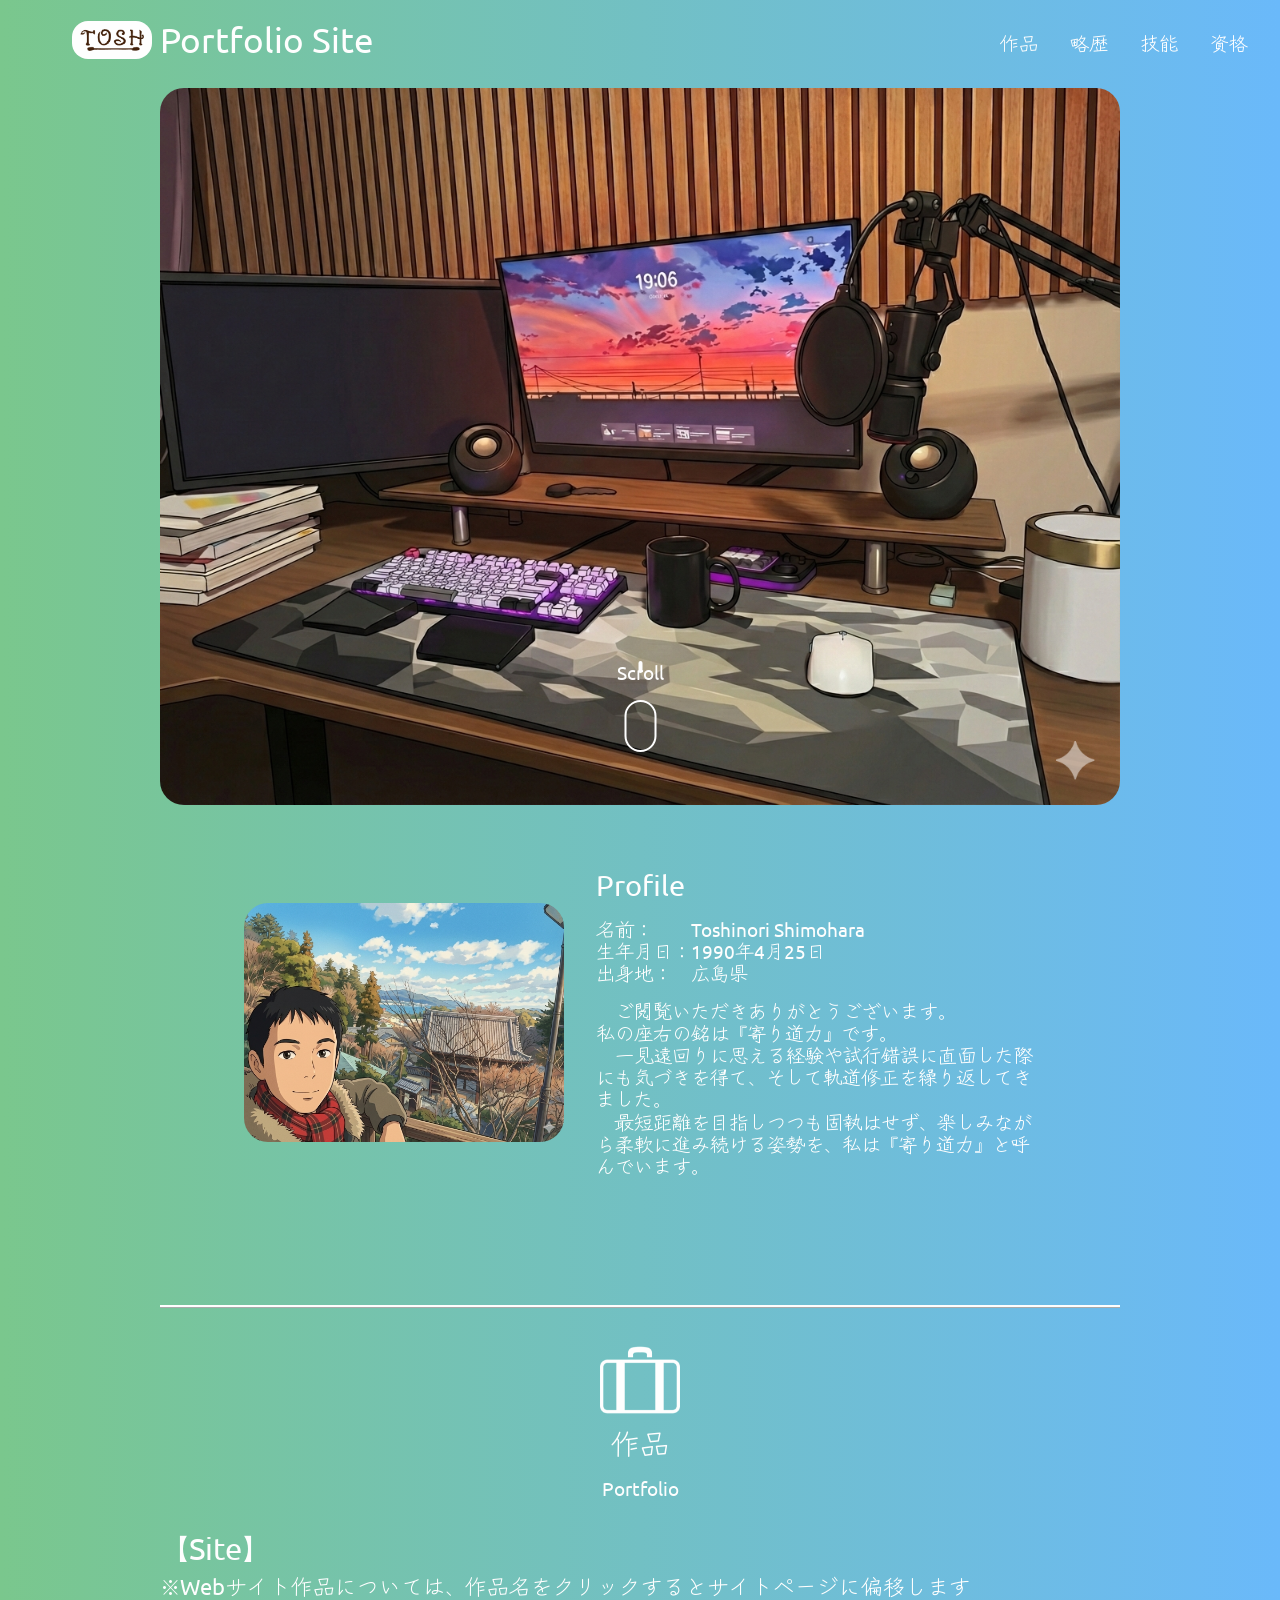
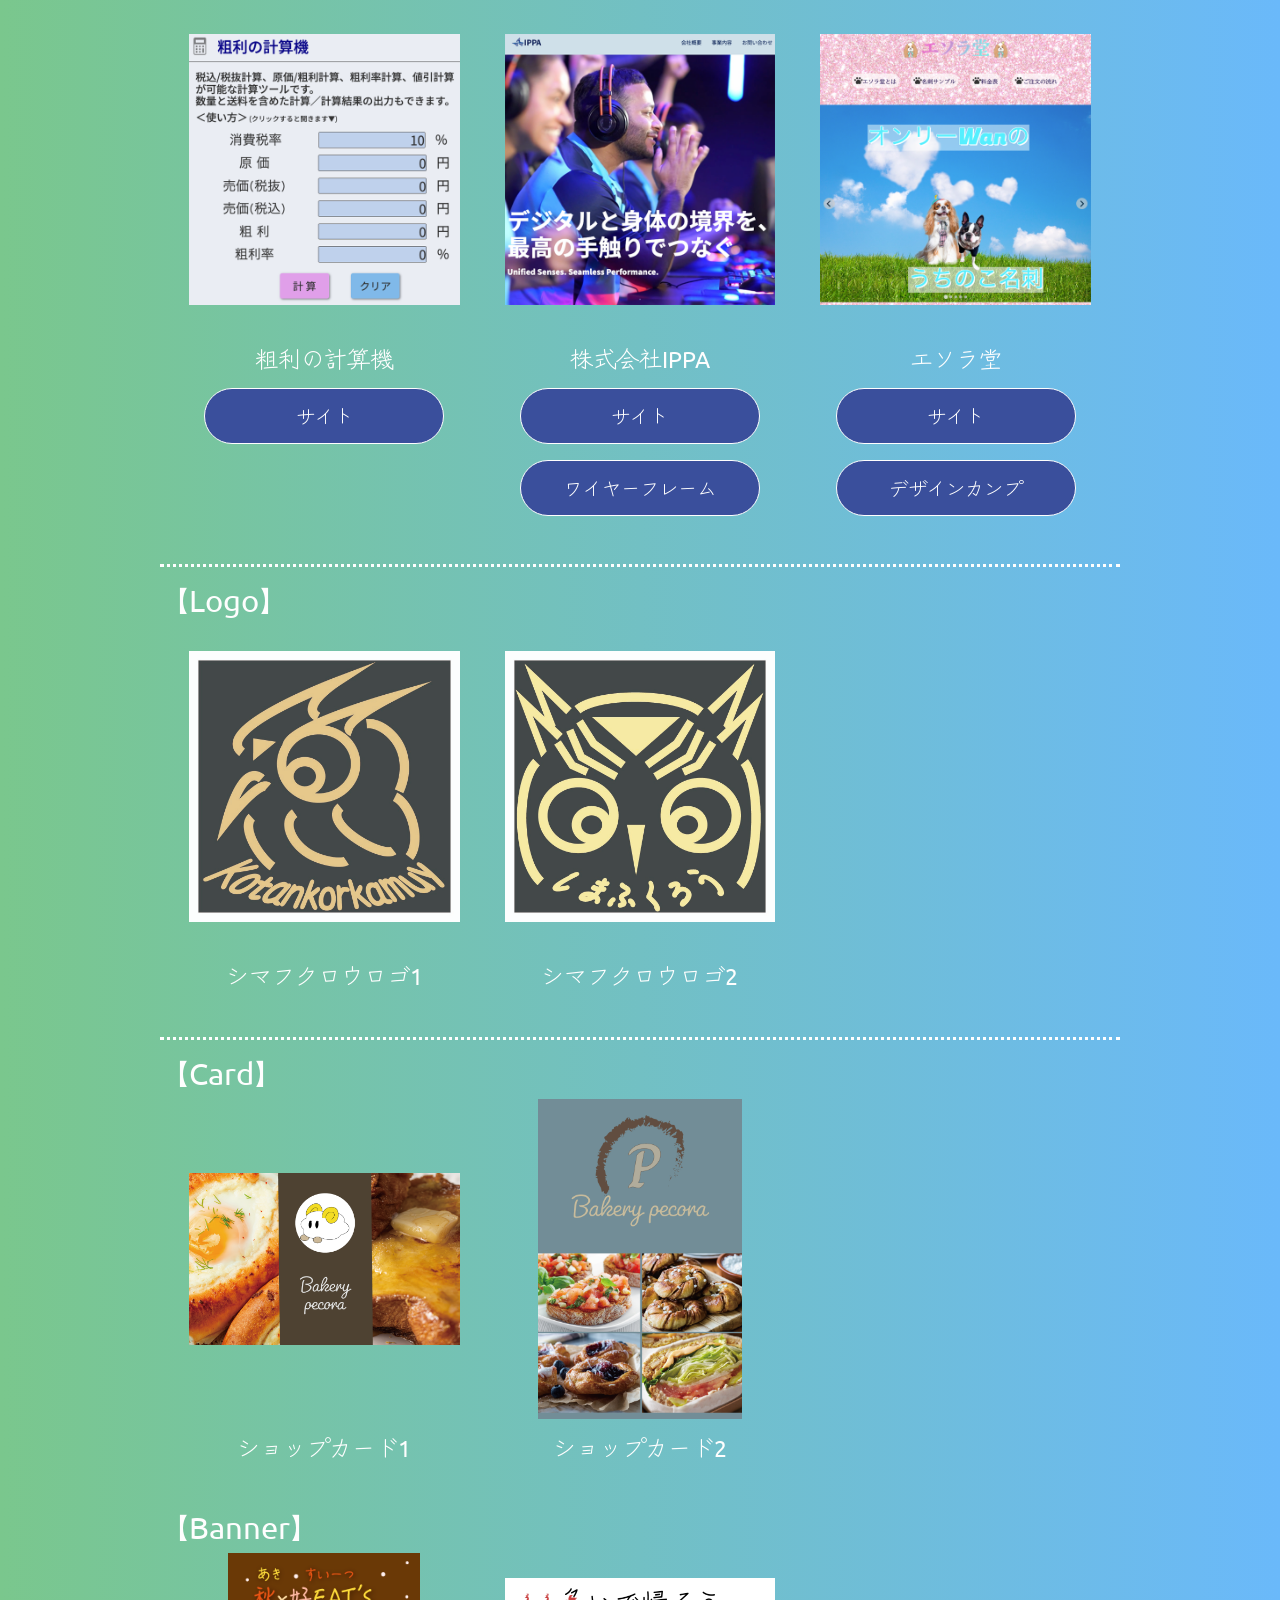
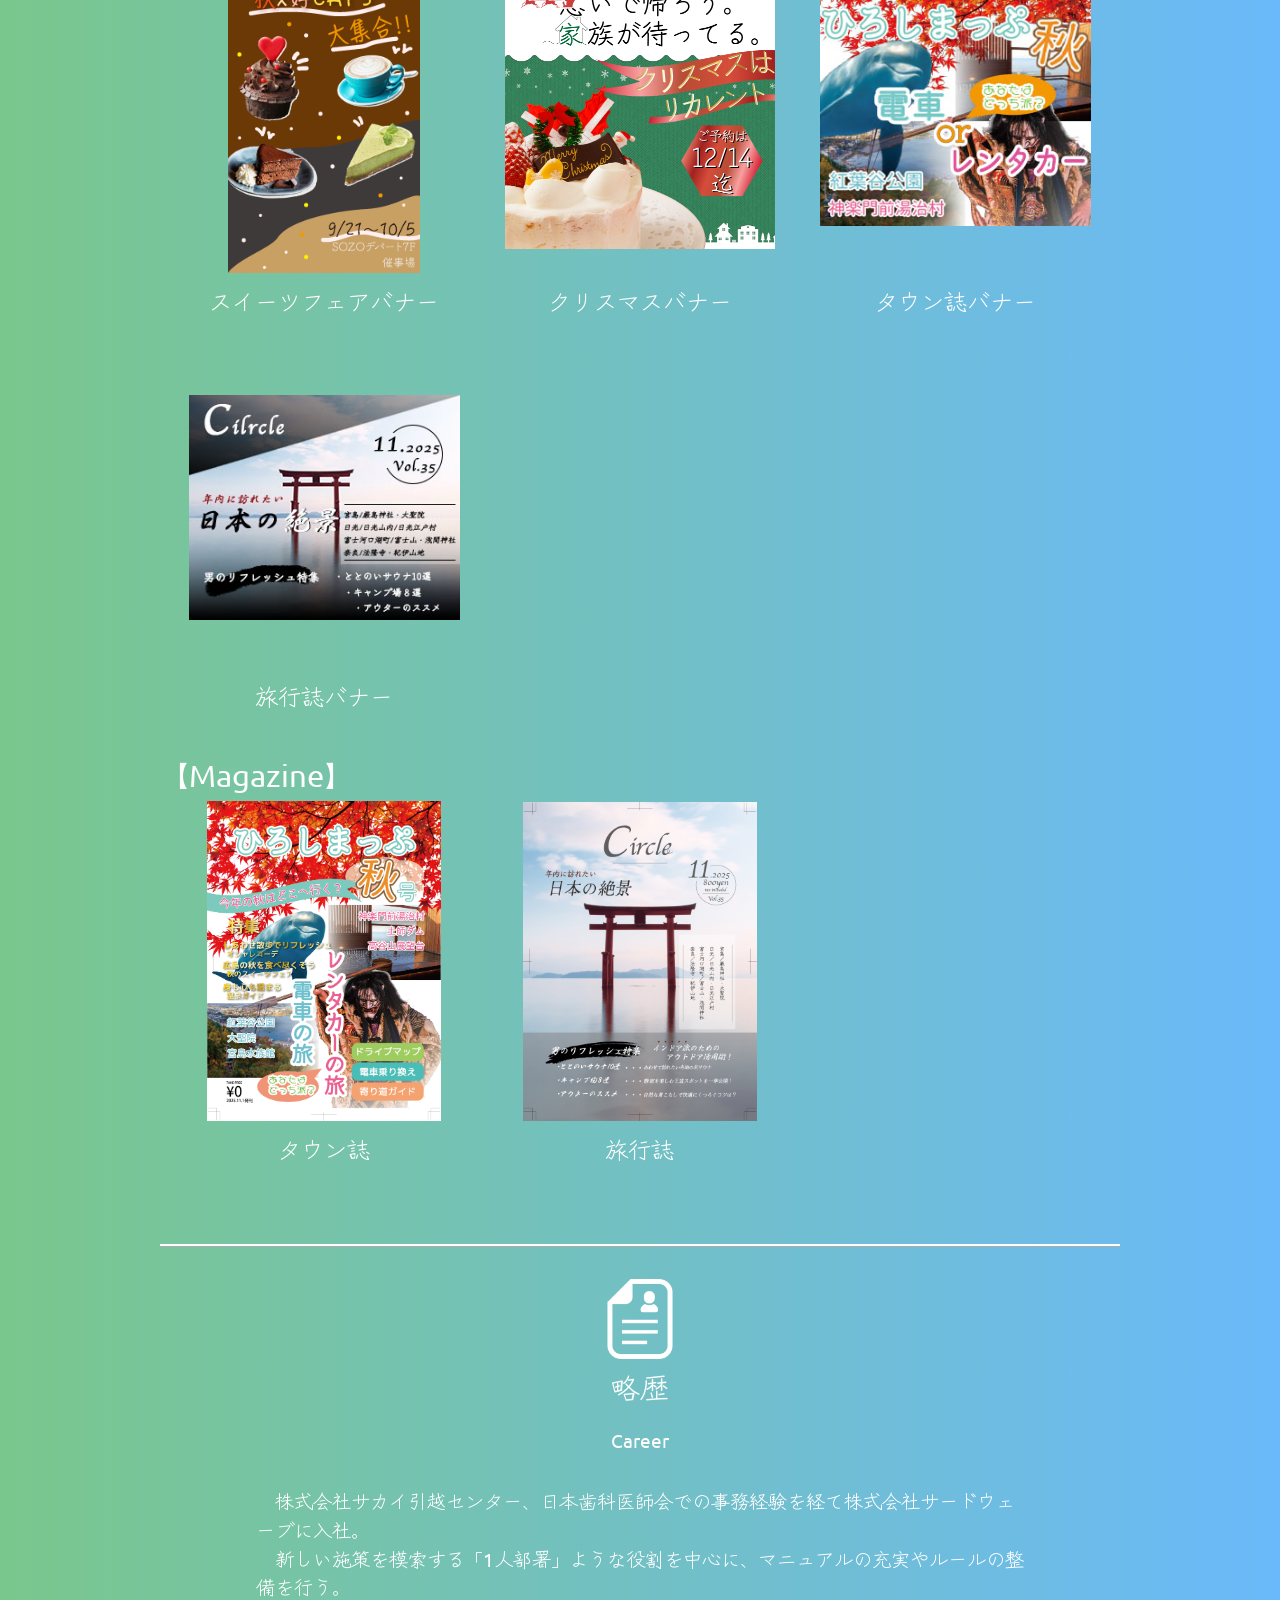
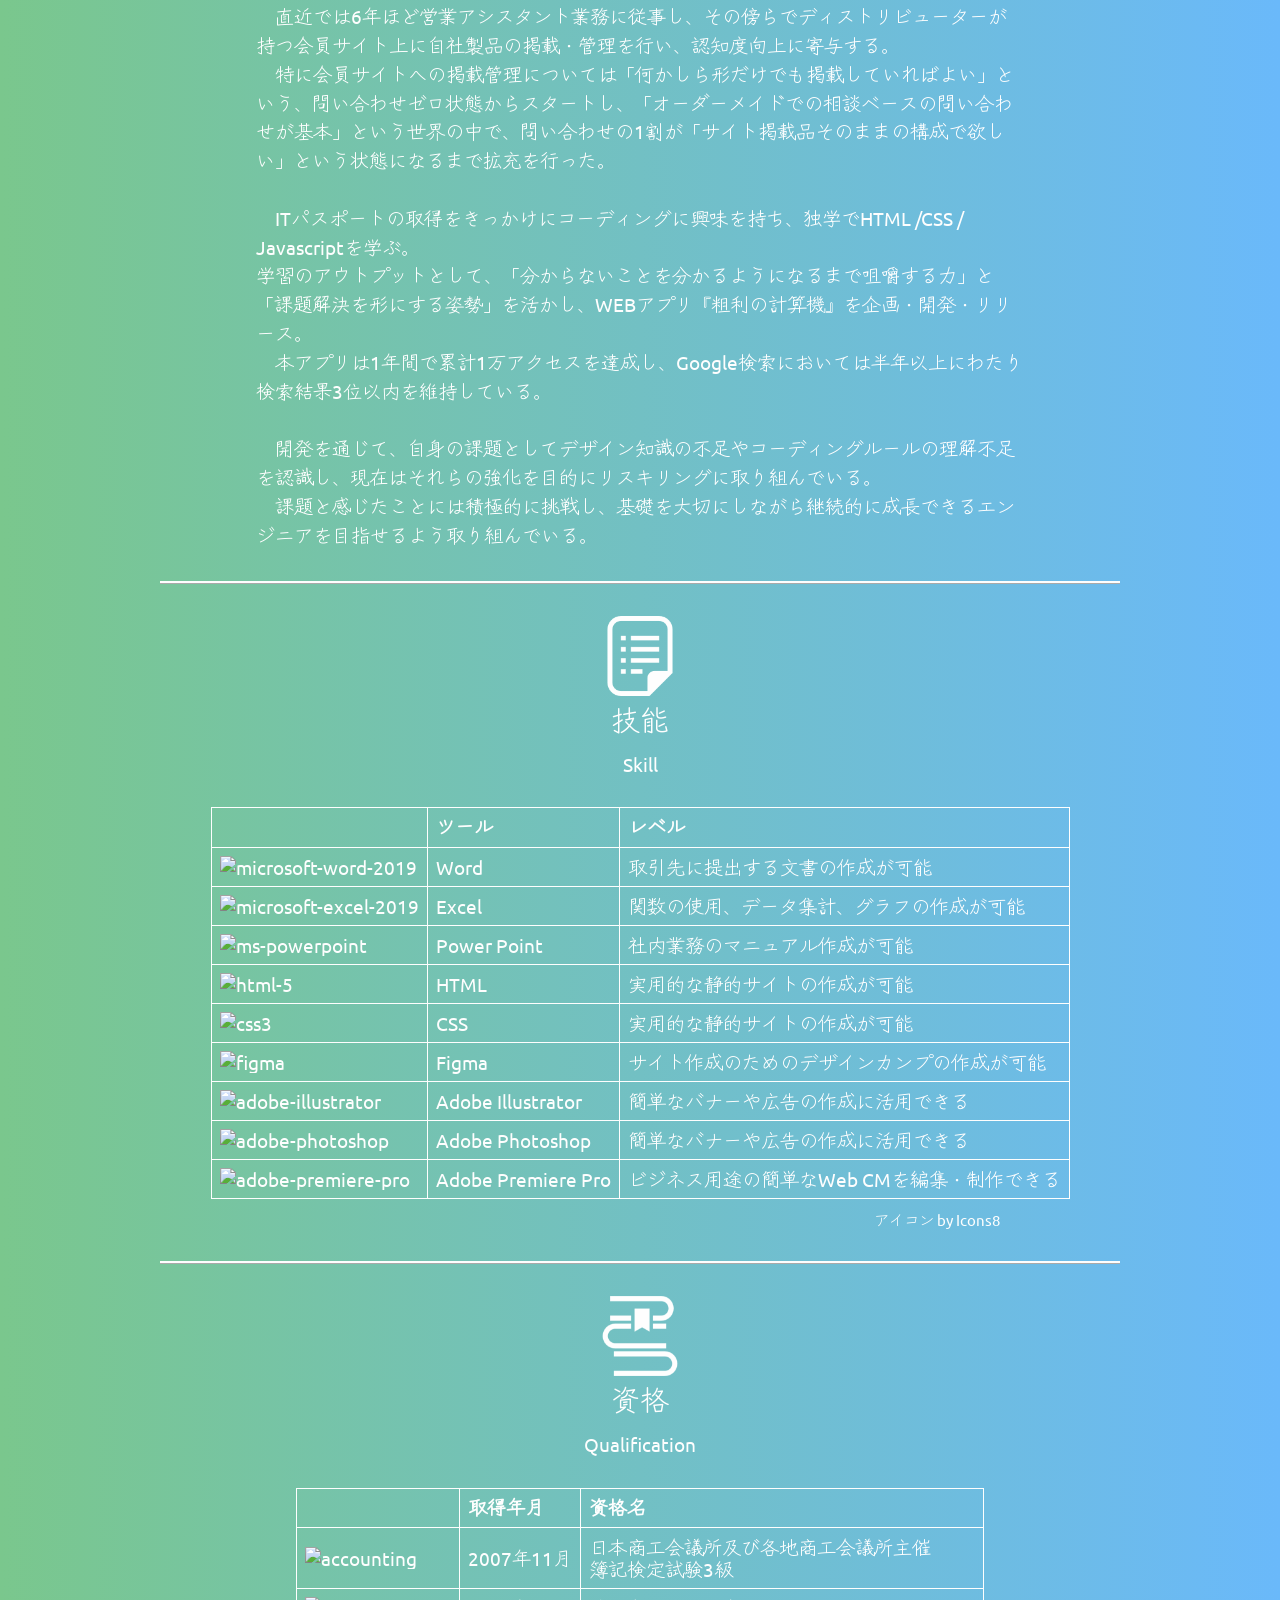
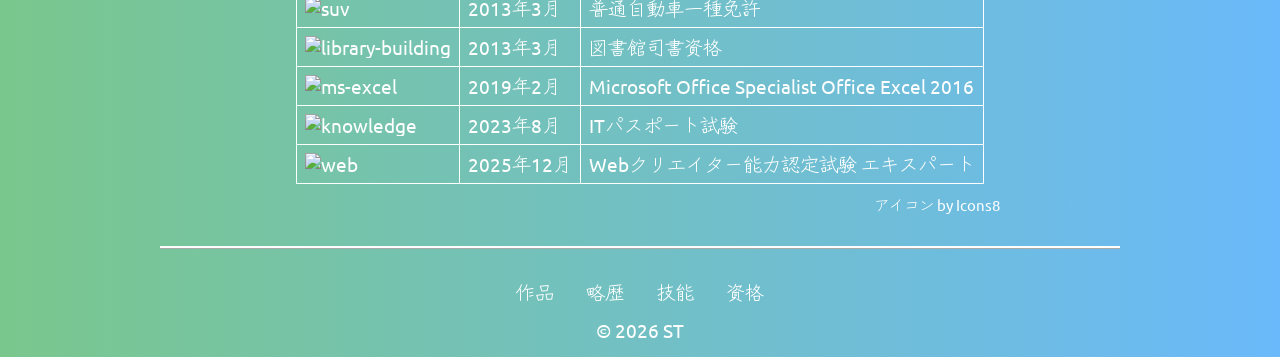
==== index.html @ 21f76a3e "Link correction ・サイト系ポートフォリオのリンクを仮置きから正しいものに更新 ・各ページでロゴが正しく表示されない問題を修正" ====
<!DOCTYPE html>
<html lang="ja">

<head>
  <meta charset="UTF-8">
  <meta name="viewport" content="width=device-width, initial-scale=1.0">

  <!-- ファビコン -->
  <link rel="icon" href="./img/favicon.ico" sizes="48x48"><!-- 48×48 -->
  <link rel="icon" href="./img/favicon.svg" type="img/svg+xml">
  <link rel="apple-touch-icon" href="./img/apple-touch-icon.png" sizes="180x180"><!-- 180×180 -->
  <link rel="manifest" href="/manifest.webmanifest">

  <!-- リセットCSS -->
  <link rel="stylesheet" href="./css/reset.css">

  <!-- style.css 読み込み -->
  <link rel="stylesheet" href="./css/lightbox.css">
  <link rel="stylesheet" href="./css/style.css">
  <link rel="stylesheet" href="./css/responsive.css">

  <!-- Google Fonts 読み込み -->
  <link rel="preconnect" href="https://fonts.googleapis.com">
  <link rel="preconnect" href="https://fonts.gstatic.com" crossorigin>
  <link rel="preconnect" href="https://fonts.googleapis.com">
  <link rel="preconnect" href="https://fonts.gstatic.com" crossorigin>
  <link
    href="https://fonts.googleapis.com/css2?family=Ubuntu:ital,wght@0,300;0,400;0,500;0,700;1,300;1,400;1,500;1,700&family=Zen+Kurenaido&display=swap"
    rel="stylesheet">

  <title>Portfolio Site</title>
</head>

<body>
  <header>
    <div class="navSection">
      <div class="logoArea">
        <a href="#index.html">
          <h1 class="capitalize">
            <img src="./img/logo.webp" alt="icon" class="icon">
            portfolio site
          </h1>
        </a>
      </div>
    </div>
  </header>

  <div id="menu">
    <nav>
      <div class="inner">
        <ul>
          <li>
            <a href="#portfolio">作品</a>
          </li>
          <li>
            <a href="#career">略歴</a>
          </li>
          <li>
            <a href="#skill">技能</a>
          </li>
          <li>
            <a href="#qualification">資格</a>
          </li>
        </ul>
      </div>
    </nav>

    <div class="toggleBtn">
      <span></span>
      <span></span>
      <span></span>
    </div>

    <div id="mask"></div>
  </div>

  <!-- MV -->
  <section>
    <div class="mvArea">
      <img src="./img/mv.png" alt="mv">
      <!-- スクロールガイド -->
      <div class="scroll">
        <span>Scroll</span>
      </div>
    </div>
  </section>

  <!-- プロフィール-->
  <section>
    <div class="topics">
      <div class="personal">
        <img src="img/fece.png" alt="プロフィール写真" class="face">

        <div class="profile">
          <h2 class="capitalize">profile</h2>
          <table>
            <tr>
              <td class="item acquisition">名前：</td>
              <td class="capitalize">toshinori shimohara</td>
            </tr>
            <tr>
              <td class="item">生年月日：</td>
              <td>1990年4月25日</td>
            </tr>
            <tr>
              <td class="item">出身地：</td>
              <td>広島県</td>
            </tr>
          </table>
          <!-- ここに一言アピールを挿入 -->
          <div class="comment">
            <p>　ご閲覧いただきありがとうございます。<br>
              私の座右の銘は『寄り道力』です。<br>
              　一見遠回りに思える経験や試行錯誤に直面した際にも気づきを得て、そして軌道修正を繰り返してきました。<br>
              　最短距離を目指しつつも固執はせず、楽しみながら柔軟に進み続ける姿勢を、私は『寄り道力』と呼んでいます。
            </p>
          </div>
        </div>
      </div>
    </div>
  </section>


  <!-- 作品 -->
  <section>
    <!-- サイト -->
    <div class="topics" id="portfolio">
      <div class="category">
        <img src="./img/portfolio.png" alt="portfolio">
        <h2>作品</h2>
        <p class="capitalize subtitle">portfolio</p>
      </div>

      <div class="gallery">
        <h3 class="capitalize">&#12304;site&#12305;<br><span>※webサイト作品については、作品名をクリックするとサイトページに偏移します</span></h3>
        <div class="galleryConainer site">
          <div class="galleryWrap">
            <a href="./img/arari.png" target="_blank" rel="noopener noreferrer" data-lightbox="site1" data-title="粗利の計算機<br>コーディングに興味を持つきっかけとなったサイトです。<br>
              調達蒔の価格＋売価、粗利、粗利率のいずれかを入力すると計算でき、
              高額決裁を上司に申請するためのテンプレートまで出力できます。<br>
              このサイトは1年間で約1万回の利用があり、Google検索では複数の検索ワードで上位に表示されます。">
              <img src="./img/site1.png" alt="粗利の計算機">
            </a>
            <h4>粗利の計算機</h4>
            <button>
              <a href="https://www.qtab1.net/" target="_blank" rel="noopener noreferrer">サイト</a>
            </button>
          </div>

          <div class="galleryWrap">
            <a href="./img/ippa.png" target="_blank" rel="noopener noreferrer" data-lightbox="site2" data-title="株式会社IPPA<br>架空の企業のコーポレートサイトを作成しました。<br>
              Figmaでデザインカンプを作成し、一部の素材でPremiere Proで編集した動画や、Photoshopで加工した画像を使用しました。<br>
              またロゴについてはIllustratorを使用し、IPPAの文字を組み合わせ、広大な海へ漕ぎだす船をイメージしてロゴを作成しました。">
              <img src="./img/site2.png" alt="株式会社IPPA" target="_blank" rel="noopener noreferrer">
            </a>
            <h4 class="uppercase">株式会社ippa</h4>
            <button>
              <a href="https://tabi425.github.io/ippa/" target="_blank" rel="noopener noreferrer">サイト</a>
            </button>
            <button>
              <a href="./img/ippaWf.png" target="_blank" rel="noopener noreferrer">ワイヤーフレーム</a>
            </button>
          </div>

          <div class="galleryWrap">
            <a href="./img/esorado.png" target="_blank" rel="noopener noreferrer" data-lightbox="site3" data-title="エソラ堂<br>訓練校にて作成。<br>
              個人的なLPを持ちたいと考えているクラスメイトがいたため、チーム課題として題材に取り上げ、協力して取り組みました。<br>
              ベースとなるhtmlとcssの作成を行ってチームへと展開したり、役割分担の指示役を買って出たりしました。<br>
              また、チーム内でそれぞれ作成したコードの統合／調整を担当しました。">
              <img src="./img/site3.png" alt="エソラ堂" target="_blank" rel="noopener noreferrer">
            </a>
            <h4>エソラ堂</h4>
            <button>
              <a href="https://tabi425.github.io/306team_sekinekikaku/" target="_blank"
                rel="noopener noreferrer">サイト</a>
            </button>
            <button>
              <a href="./img/esoraComp.jpg" target="_blank" rel="noopener noreferrer">デザインカンプ</a>
            </button>
          </div>
        </div>
        <!-- デザインカンプやコンセプトコメント等を入れる -->
      </div>


      <!-- ロゴ -->
      <div class="gallery">
        <h3 class="capitalize">&#12304;logo&#12305;</h3>

        <div class="galleryConainer logo">
          <div class="galleryWrap">
            <a href="./img/owlLogo1.jpg" target="_blank" rel="noopener noreferrer" data-lightbox="logo1" data-title="シマフクロウロゴ1<br>日本野鳥の会「シマフクロウ ロゴマーク」デザインコンテスト応募作品です。<br>
              木に留まって静かに見守っているシマフクロウをイメージして、illustratorでパスを使用して作成しました。">
              <img src="./img/owlLogo1.jpg" alt="シマフクロウロゴ1">
            </a>
            <h4>シマフクロウロゴ1</h4>
            <p class="text capitalize"></p>
          </div>

          <div class="galleryWrap">
            <a href="./img/owlLogo2.jpg" target="_blank" rel="noopener noreferrer" data-lightbox="logo2" data-title="シマフクロウロゴ2<br>応募作品とは別に、パスの練習を兼ねて作成しました。<br>
              横からではなく正面から捉えた構図にすることで応募作品と差別化し、応募作品と比べて更に丸い印象を作るため、ひらがなを採用しました。">
              <img src="./img/owlLogo2.jpg" alt="シマフクロウロゴ2">
            </a>
            <h4>シマフクロウロゴ2</h4>
          </div>

          <!-- ダミー -->
          <div class="galleryWrap dummy">
            <a href="">
              <img src="" alt="">
              <h4></h4>
            </a>
            <p class="text"></p>
          </div>
        </div>
      </div>


      <!-- ショップカード -->
      <div class="gallery">
        <h3 class="capitalize">&#12304;card&#12305;</h3>

        <div class="galleryConainer card">
          <div class="galleryWrap">
            <a href="./img/shopCard1a.webp" target="_blank" rel="noopener noreferrer" data-lightbox="card1" data-title="ショップカード1（表面）<br>架空のショップを基にショップカードを作成しました。<br>
              キャラクターと地図はパスで作成し、パンの柔らかさや安心のイメージが伝わるように、茶色ベースで仕上げました。">
              <img src="./img/shopCard1a.webp" alt="ショップカード1（表面）">
            </a>
            <a href="./img/shopCard1b.webp" target="_blank" rel="noopener noreferrer" data-lightbox="card1" data-title="ショップカード1（裏面）<br>架空のショップを基にショップカードを作成しました。<br>
              キャラクターと地図はパスで作成し、パンの柔らかさや安心のイメージが伝わるように、茶色ベースで仕上げました。" hidden>
            </a>
            <h4>ショップカード1</h4>
          </div>

          <div class="galleryWrap">
            <a href="./img/shopCard2a.webp" target="_blank" rel="noopener noreferrer" data-lightbox="card2" data-title="ショップカード2（表面）<br>『ベーカリーペコラ』の題材はそのままに、より大人な印象を与えるなら？というコンセプトで作成しました。<br>
              落ち着いた雰囲気が伝わるよう、暗めの色を選択しましたが、メインカラーとしてパンを彷彿とさせるような茶色を残したかったため、コントラストとして青系のベースカラーを選択しました。">
              <img src="./img/shopCard2a.webp" alt="ショップカード2（表面）">
            </a>
            <a href="./img/shopCard2b.webp" target="_blank" rel="noopener noreferrer" data-lightbox="card2" data-title="ショップカード2（裏面）
              『ベーカリーペコラ』の題材はそのままに、より大人な印象を与えるなら？というコンセプトで作成しました。<br>
              落ち着いた雰囲気が伝わるよう、暗めの色を選択しましたが、メインカラーとしてパンを彷彿とさせるような茶色を残したかったため、コントラストとして青系のベースカラーを選択しました。" hidden>
            </a>
            <h4>ショップカード2</h4>
          </div>

          <div class="galleryWrap dummy">
            <a href="">
              <img src="" alt="">
              <h4></h4>
            </a>
            <p class="text"></p>
          </div>
        </div>

        <!-- バナー作成 -->
        <div class="gallery">
          <h3 class="capitalize subtitle">&#12304;banner&#12305;</h3>

          <div class="galleryConainer banner">
            <div class="galleryWrap">
              <a href="./img/sweetsBanner1.webp" target="_blank" rel="noopener noreferrer" data-lightbox="banner1"
                data-title="スイーツフェアバナー<br>同じテーマで5種類のバナーを作成しました。<br>
                デザイン自体をお菓子のようにしたいと考え、暗めの背景に明るい文字を加算せてチョコスプレーのように散りばめました。">
                <img src="./img/sweetsBanner1.webp" alt="banner1">
              </a>
              <a href="./img/sweetsBanner2.webp" target="_blank" rel="noopener noreferrer" data-lightbox="banner1"
                data-title="スイーツフェアバナー<br>同じテーマで5種類のバナーを作成しました。<br>
                デザイン自体をお菓子のようにしたいと考え、暗めの背景に明るい文字を加算せてチョコスプレーのように散りばめました。" hidden>
              </a>
              <a href="./img/sweetsBanner3.webp" target="_blank" rel="noopener noreferrer" data-lightbox="banner1"
                data-title="スイーツフェアバナー<br>同じテーマで5種類のバナーを作成しました。<br>
                デザイン自体をお菓子のようにしたいと考え、暗めの背景に明るい文字を加算せてチョコスプレーのように散りばめました。" hidden>
              </a>
              <a href="./img/sweetsBanner4.webp" target="_blank" rel="noopener noreferrer" data-lightbox="banner1"
                data-title="スイーツフェアバナー<br>同じテーマで5種類のバナーを作成しました。<br>
                デザイン自体をお菓子のようにしたいと考え、暗めの背景に明るい文字を加算せてチョコスプレーのように散りばめました。" hidden>
              </a>
              <a href="./img/sweetsBanner5.webp" target="_blank" rel="noopener noreferrer" data-lightbox="banner1"
                data-title="スイーツフェアバナー<br>同じテーマで5種類のバナーを作成しました。<br>
                デザイン自体をお菓子のようにしたいと考え、暗めの背景に明るい文字を加算せてチョコスプレーのように散りばめました。" hidden>
              </a>
              <h4>スイーツフェアバナー</h4>
            </div>

            <div class="galleryWrap">
              <a href="./img/christmasBanner1.webp" target="_blank" rel="noopener noreferrer" data-lightbox="banner2"
                data-title="クリスマスバナー1<br>茶色いデザインが続いたため、背景や文字に茶色を使わないデザインとして作成しました。<br>
                「特別な日」を演出するために、積極的に輝くようなグラデーションを採用しました。">
                <img src="./img/christmasBanner1.webp" alt="クリスマスバナー1">
              </a>
              <a href="./img/christmasBanner2.webp" target="_blank" rel="noopener noreferrer" data-lightbox="banner2"
                data-title="クリスマスバナー2<br>茶色いデザインが続いたため、背景や文字に茶色を使わないデザインとして作成しました。<br>
                「特別な日」を演出するために、積極的に輝くようなグラデーションを採用しました。" hidden>
              </a>
              <h4>クリスマスバナー</h4>
            </div>

            <div class="galleryWrap">
              <a href="./img/townBanner.jpg" target="_blank" rel="noopener noreferrer" data-lightbox="banner3"
                data-title="タウン誌バナー<br>タウン誌の作成に加え、復習としてバナーを作成しました。<br>
                情報際サイトのバナーエリアに掲載することを想定して、300×250pxで作成しました。">
                <img src="./img/townBanner.jpg" alt="タウン誌バナー">
              </a>
              <h4>タウン誌バナー</h4>
            </div>

            <div class="galleryWrap">
              <a href="./img/trabelBanner.jpg" target="_blank" rel="noopener noreferrer" data-lightbox="banner4"
                data-title="旅行誌バナー<br>旅行誌の作成に加え、復習としてバナーを作成しました。<br>
                情報際サイトのバナーエリアに掲載することを想定して、300×250pxで作成しました。">
                <img src="./img/trabelBanner.jpg" alt="旅行誌バナー">
              </a>
              <h4>旅行誌バナー</h4>
            </div>

            <div class="galleryWrap dummy">
              <a href="">
                <img src="" alt="">
                <h4></h4>
              </a>
              <p class="text"></p>
            </div>

            <div class="galleryWrap dummy">
              <a href="">
                <img src="" alt="">
                <h4></h4>
              </a>
              <p class="text"></p>
            </div>

          </div>


          <!-- 雑誌の表紙作成 -->
          <div class="gallery">
            <h3 class="capitalize">&#12304;magazine&#12305;</h3>

            <div class="galleryConainer magazine">
              <div class="galleryWrap">
                <a href="./img/town.webp" target="_blank" rel="noopener noreferrer" data-lightbox="gallery13"
                  data-title="タウン誌<br>広島の架空のタウン誌として雑誌の表紙を作成ました。<br>
                  県外の友人が市内や有名な観光地しか行ったことがないというエピソードから、<br>
                  手に取りやすい王道ルートと、見ているうちに行きたくなるようなちょっと変わったルートを対決させてみました。">
                  <img src="./img/town.webp" alt="タウン誌">
                </a>
                <h4>タウン誌</h4>
              </div>

              <div class="galleryWrap">
                <a href="./img/travel.webp" target="_blank" rel="noopener noreferrer" data-lightbox="gallery14"
                  data-title="旅行誌<br>表紙がシンプルな構成の旅行誌です。<br>
                  30〜40代の1人でプチ旅行を楽しむアウトドア派の男性をターゲットに、旅行のための総合雑誌のイメージで作成しました。">
                  <img src="./img/travel.webp" alt="旅行誌">
                </a>
                <h4>旅行誌</h4>
              </div>

              <!-- ダミー -->
              <div class="galleryWrap dummy">
                <a href="" target="_blank" rel="noopener noreferrer">
                  <img src="" alt="">
                  <h4></h4>
                </a>
                <p class="text"></p>
              </div>

            </div>
          </div>
        </div>
      </div>
    </div>
  </section>


  <section>
    <!-- プロフィール -->
    <div class="topics" id="career">
      <div class="category">
        <img src="./img/biography.png" alt="biography" width="100%">
        <h2>略歴</h2>
        <p class="capitalize subtitle">career</p>
      </div>
      <div class="content">
        <p class="capitalize">
          　株式会社サカイ引越センター、日本歯科医師会での事務経験を経て株式会社サードウェーブに入社。<br>
          　新しい施策を模索する「1人部署」ような役割を中心に、マニュアルの充実やルールの整備を行う。<br>
          　直近では6年ほど営業アシスタント業務に従事し、その傍らでディストリビューターが持つ会員サイト上に自社製品の掲載・管理を行い、認知度向上に寄与する。<br>
          　特に会員サイトへの掲載管理については「何かしら形だけでも掲載していればよい」という、問い合わせゼロ状態からスタートし、「オーダーメイドでの相談ベースの問い合わせが基本」という世界の中で、問い合わせの1割が「サイト掲載品そのままの構成で欲しい」という状態になるまで拡充を行った。<br>
          <br>
          　<span class="uppercase">itパスポート</span>の取得をきっかけにコーディングに興味を持ち、独学で<span class="uppercase">html /css /</span>
          javascriptを学ぶ。<br>
          学習のアウトプットとして、「分からないことを分かるようになるまで咀嚼する力」と「課題解決を形にする姿勢」を活かし、WEBアプリ『粗利の計算機』を企画・開発・リリース。<br>
          　本アプリは1年間で累計1万アクセスを達成し、google検索においては半年以上にわたり検索結果3位以内を維持している。<br>
          <br>
          　開発を通じて、自身の課題としてデザイン知識の不足やコーディングルールの理解不足を認識し、現在はそれらの強化を目的にリスキリングに取り組んでいる。<br>
          　課題と感じたことには積極的に挑戦し、基礎を大切にしながら継続的に成長できるエンジニアを目指せるよう取り組んでいる。
        </p>
      </div>
    </div>
  </section>

  <section>
    <!-- 技能 -->
    <div class="topics" id="skill">
      <div class="category">
        <img src="./img/skill.png" alt="skill">
        <h2>技能</h2>
        <p class="capitalize subtitle">skill</p>
      </div>
      <div class="content">
        <table>
          <tr>
            <th></th>
            <th>ツール</th>
            <th>レベル</th>
          </tr>
          <tr>
            <td class="symbol">
              <img width="48" height="48" src="https://img.icons8.com/pulsar-color/48/microsoft-word-2019.png"
                alt="microsoft-word-2019" />
            </td>
            <td class="item capitalize">word</td>
            <td>取引先に提出する文書の作成が可能</td>
          </tr>
          <tr>
            <td class="symbol">
              <img width="48" height="48" src="https://img.icons8.com/pulsar-color/48/microsoft-excel-2019.png"
                alt="microsoft-excel-2019" />
            </td>
            <td class="item capitalize">excel</td>
            <td>関数の使用、データ集計、グラフの作成が可能</td>
          </tr>
          <tr>
            <td class="symbol">
              <img width="48" height="48" src="https://img.icons8.com/pulsar-color/48/ms-powerpoint.png"
                alt="ms-powerpoint" />
            </td>
            <td class="item capitalize">power point</td>
            <td>社内業務のマニュアル作成が可能</td>
          </tr>
          <tr>
            <td class="symbol">
              <img width="48" height="48" src="https://img.icons8.com/pulsar-color/48/html-5.png" alt="html-5" />
            </td>
            <td class="uppercase">html</td>
            <td>実用的な静的サイトの作成が可能</td>
          </tr>
          <tr>
            <td class="symbol">
              <img width="48" height="48" src="https://img.icons8.com/pulsar-color/48/css3.png" alt="css3" />
            </td>
            <td class="uppercase">css</td>
            <td>実用的な静的サイトの作成が可能</td>
          </tr>
          <tr>
            <td class="symbol">
              <img width="48" height="48" src="https://img.icons8.com/pulsar-color/48/figma.png" alt="figma" />
            </td>
            <td class="item capitalize">Figma</td>
            <td>サイト作成のためのデザインカンプの作成が可能</td>
          </tr>
          <tr>
            <td class="symbol">
              <img width="48" height="48" src="https://img.icons8.com/pulsar-color/48/adobe-illustrator.png"
                alt="adobe-illustrator" />
            </td>
            <td class="item capitalize">adobe illustrator</td>
            <td>簡単なバナーや広告の作成に活用できる</td>
          </tr>
          <tr>
            <td class="symbol">
              <img width="48" height="48" src="https://img.icons8.com/pulsar-color/48/adobe-photoshop.png"
                alt="adobe-photoshop" />
            </td>
            <td class="item capitalize">adobe photoshop</td>
            <td>簡単なバナーや広告の作成に活用できる</td>
          </tr>
          <tr>
            <td class="symbol">
              <img width="48" height="48" src="https://img.icons8.com/pulsar-color/48/adobe-premiere-pro.png"
                alt="adobe-premiere-pro" />
            </td>
            <td class="item capitalize">adobe premiere pro</td>
            <td>ビジネス用途の簡単なWeb CMを編集・制作できる</td>
          </tr>
        </table>
        <p class="credit"><small>アイコン by <span class="capitalize">icons8</span></small></p>
      </div>
    </div>
  </section>

  <section>
    <!-- 資格 -->
    <div class="topics" id="qualification">
      <div class="category">
        <img src="./img/qualification.png" alt="qualification">
        <h2>資格</h2>
        <p class="capitalize subtitle">qualification</p>
      </div>
      <div class="content">
        <table>
          <tr>
            <th></th>
            <th>取得年月</th>
            <th>資格名</th>
          </tr>
          <tr>
            <td class="symbol">
              <img width="48" height="48" src="https://img.icons8.com/pulsar-color/48/accounting.png"
                alt="accounting" />
            </td>
            <td class="item acquisition">2007年11月</td>
            <td>日本商工会議所及び各地商工会議所主催<br>簿記検定試験3級</td>
          </tr>
          <tr>
            <td class="symbol">
              <img width="48" height="48" src="https://img.icons8.com/pulsar-color/48/suv.png" alt="suv" />
            </td>
            <td class="item">2013年3月</td>
            <td>普通自動車一種免許</td>
          </tr>
          <tr>
            <td class="symbol">
              <img width="48" height="48" src="https://img.icons8.com/pulsar-color/48/library-building.png"
                alt="library-building" />
            </td>
            <td class="item">2013年3月</td>
            <td>図書館司書資格</td>
          </tr>
          <tr>
            <td class="symbol">
              <img width="48" height="48" src="https://img.icons8.com/pulsar-color/48/ms-excel.png" alt="ms-excel" />
            </td>
            <td class="item">2019年2月</td>
            <td class="capitalize">microsoft office specialist office excel 2016</td>
          </tr>
          <tr>
            <td class="symbol">
              <img width="48" height="48" src="https://img.icons8.com/pulsar-color/48/knowledge.png" alt="knowledge" />
            </td>
            <td class="item">2023年8月</td>
            <td>ITパスポート試験</td>
          </tr>
          <tr>
            <td class="symbol">
              <img width="48" height="48" src="https://img.icons8.com/pulsar-color/48/web.png" alt="web" />
            </td>
            <td class="item">2025年12月</td>
            <td class="capitalize">webクリエイター能力認定試験 エキスパート</td>
          </tr>
        </table>
        <p class="credit"><small>アイコン by <span class="capitalize">icons8</span></small></p>
      </div>
    </div>
  </section>

  <!-- スクロール追従お問い合わせ -->
  <div class="contactBox">
    <a href="./contact.html" class="contactButton">
      <img src="./img/mail.png" alt="コンタクト">
      <p class="contactText">お問い合わせはこちら</p>
    </a>
  </div>



  <footer>
    <div class="footerMenu">
      <nav>
        <div class="inner">
          <ul>
            <li>
              <a href="#portfolio">作品</a>
            </li>
            <li>
              <a href="#career">略歴</a>
            </li>
            <li>
              <a href="#skill">技能</a>
            </li>
            <li>
              <a href="#qualification">資格</a>
            </li>
          </ul>
        </div>
      </nav>
    </div>

    <div class="copyright uppercase">&copy; 2026 st</div>
  </footer>
  <script src="./js/lightbox-plus-jquery.min.js"></script>
  <script src="./js/script.js"></script>
</body>

</html>
---- css/style.css ----
@charset "utf-8";

/* 共通 */
html {
    scroll-behavior: smooth;
}

.capitalize {
    text-transform: capitalize;
}

.uppercase {
    text-transform: uppercase;
}

body {
    margin: 0;
    padding: 0;
    font-family: "Ubuntu", "Zen Kurenaido", sans-serif;
    font-size: 1.2em;
    background: linear-gradient(to right, #7ac78d, #6ab9fa);
    color: #fefefe;
}

section {
    max-width: 960px;
    margin: 0 auto;
}

.topics {
    padding-bottom: 32px;
    margin: 0 auto 32px;
    border-bottom: 3px ridge #fefefe;
}

.credit {
    text-align: right;
    margin-right: 120px;
}

/* ヘッダー */
.logoArea h1 {
    font-size: 1.8em;
    display: flex;
    align-items: center;

}

.icon {
    max-width: 80px;
    border-radius: 16px;
    margin: 0 8px;
    padding: 8px;
    background-color: #FEFEFE;
}

:root {
    --header-h: 80px;
}

.navSection {
    display: flex;
    justify-content: space-between;
    align-items: center;
    width: 100%;
    padding: 24px 5%;
    height: var(--header-h);
    position: fixed;
    top: 0;
    left: 50%;
    transform: translateX(-50%);
    z-index: 100;
    background: linear-gradient(to right, #7ac78d, #6ab9fa);
}

h1 {
    font-size: 1.8em;
}

.logoArea {
    vertical-align: middle;
}

/* menu */
#menu {
    z-index: 1000;
    position: fixed;
    padding: 32px 0;
    top: 0;
    right: 32px;
    white-space: nowrap;
}

#menu .inner ul {
    display: flex;
    gap: 32px;
}

#menu .inner ul li a {
    transition: 0.2s;
}

#menu .inner ul li a:hover {
    transition: 0.2s;
    opacity: 0.6;
}

/* mv */
.mvArea {
    text-align: center;
    margin: 88px auto 64px;
    position: relative;
}

.mvArea img {
    max-width: 100%;
    border-radius: 24px;
}


/* スクロールダウンの位置 */
.scroll {
    margin-inline: auto;
    width: fit-content;
    position: absolute;
    top: 80%;
    left: 50%;
    transform: translateX(-50%);
}

/* マウスホイール */
.scroll::before {
    animation: 2s scroll infinite;
    background: #fefefe;
    border-radius: 3px;
    content: "";
    height: 12px;
    left: 0;
    margin: auto;
    position: absolute;
    right: 0;
    width: 4px;
}

/* マウス */
.scroll::after {
    border: 2px solid #fefefe;
    border-radius: 16px;
    content: "";
    display: block;
    height: 52px;
    margin-inline: auto;
    margin-top: 16px;
    width: 32px;
}

/* アニメーション */
@keyframes scroll {
    0% {
        opacity: 0;
        top: 40%;
    }

    50% {
        opacity: 1;
    }

    100% {
        opacity: 0;
        top: 70%;
    }
}

/* プロフィール */
.personal {
    display: flex;
    justify-content: center;
    align-items: center;
    gap: 32px;
    margin-bottom: 64px;
    padding-bottom: 32px;
}

.face {
    max-width: 320px;
    border-radius: 24px;
}

h2 {
    font-size: 1.5em;
    margin-bottom: 16px;
}

.profile table {
    margin-bottom: 16px;
}

.comment {
    max-width: 440px;
    margin: 0 auto;
}

/* メインコンテンツ */
/* 作品 */
.category {
    text-align: center;
    margin-bottom: 32px;
}

.category img {
    max-width: 80px;
    margin-bottom: 8px;
}

.gallery {
    margin-bottom: 16px;
    border-bottom: 3px dotted #fefefe;
}

.gallery:last-child {
    margin-bottom: 0;
    border-bottom: none;
}

.gallery h3 span {
    font-size: 0.7em;
}

.galleryConainer {
    display: flex;
    flex-wrap: wrap;
    justify-content: space-between;
    margin: 0 auto;
    max-width: 94%;
}

.galleryWrap {
    width: 30%;
    margin-bottom: 32px;
    display: flex;
    flex-direction: column;
    object-fit: cover;
}

.galleryWrap>a {
    width: 100%;
    height: 320px;
    /* ← h4を揃えるための基準 */
    display: flex;
    align-items: flex-end;
    /* ← 画像を下揃え */
    justify-content: center;
}

.galleryWrap img {
    max-width: 100%;
    height: 100%;
    object-fit: contain;
    display: block;
    margin-bottom: 16px;
    transition: transform .6s ease;
}

.galleryWrap :hover img {
    transform: scale(1.1);
    /* 拡大 */
}

.lb-data .lb-caption {
    font-size: 0.8em;
}

a[hidden] {
    display: none;
}

.galleryWrap p {
    line-height: 1.2;
}

h3 {
    font-size: 1.6em;
    margin-bottom: 24px;
}

h4 {
    font-size: 1.2em;
    margin-bottom: 16px;
    position: relative;
    text-align: center;
}

.galleryWrap button {
    display: block;
    border: 1px solid #fefefe;
    padding: 16px;
    border-radius: 32px;
    margin: 0 auto 16px;
    width: 240px;
    text-align: center;
    background-color: #3a4f9c;
}

/* ホバーした時に色を変える */
.galleryWrap button:hover {
    color: #3a4f9c;
    background-color: #bbdaf7;
    padding: 16px;
    border-radius: 32px;
}

/* career */
#career .content {
    max-width: 80%;
    margin: 0 auto;
}

#career {
    line-height: 1.5;
}

/* 技能 */
.content table {
    margin: 0 auto 8px;
}

.content table tr,
.content table th,
.content table td {
    border: solid 1px #fefefe;
    vertical-align: middle;
    padding: 8px;
}

/* 資格 */
#qualification .item {
    white-space: nowrap
}

/* コンタクト */
.contactArea{
    margin: 32px auto;
    width: 560px;
}

.contactArea .contact {
    display: block;
    font-size: 1.2em;
    text-align: center;
    color: #3a4f9c;
    padding: 16px 0 32px;
    border-radius: 8px;
    background-color: #fefefe;
}

.contactArea img {
max-width: 160px;
display: block;
margin: 0 auto;
}

.contactBox {
    position: fixed;
    top: 80%;
    right: 4%;
    z-index: 1000;
    box-shadow: 2px #333333;
    opacity: 0;
    pointer-events: none;
    transition: opacity 0.3s;
}

.contactBox.is-visible {
    opacity: 1;
    pointer-events: auto;
}

.contactText {
    font-size: 0.9em;
    font-weight: bold;
    text-align: center;
    white-space: nowrap;
    color: #3a4f9c;
    min-width: 128px;
    text-wrap: wrap;
}

.contactButton {
    width: 96px;
    height: 96px;
    display: flex;
    flex-direction: column;
    align-items: center;
    justify-content: center;
    padding: 80px;
    background-color: #FEFEFE;
    border-radius: 60%;
    text-decoration: none;
    color: inherit;
}

.contactBox img {
    max-width: 80px;
}

/* フッター */
footer {
    display: flex;
    flex-direction: column;
    align-items: center;
}

footer {
    margin-bottom: 16px;
}

.footerMenu {
    margin: 0 auto 16px;
}

.footerMenu ul {
    display: flex;
    gap: 32px;
}

/* コンタクト下層ページ */
#formWrap {
    max-width: 960px;
    margin: 128px auto 64px;
    color: #fefefe;
    line-height: 120%;
    font-size: 90%;
    margin-bottom: 8px;
}

#formWrap form {
    margin: 16px auto;
}

table.formTable {
    width: 100%;
    margin-bottom: 8px;
    border-collapse: collapse;
    color: #333;
}

input {
    color: #333;
}

table.formTable td,
table.formTable th {
    border: 1px solid #ccc;
    padding: 12px;
    background: #fefefe;
}

table.formTable th {
    width: 30%;
    font-weight: normal;
    text-align: left;
}

#formWrap .caution {
    text-align: right;
}


input,
textarea,
select {
    border: 1px solid #333;
    background-color: #fff;
    padding: 4px 6px;
    font-size: inherit;
}

input[type="submit"],
input[type="reset"] {
    border: 1px solid #333;
    background-color: #f2f2f2;
    padding: 8px 16px;
    cursor: pointer;
}

input[type="submit"]:hover,
input[type="reset"]:hover {
    background-color: #e0e0e0;
}

.caution {
    margin-bottom: 32px;
}
---- css/responsive.css ----
@media (max-width: 640px) {

    /* 共通 */
    section {
        max-width: 96%;
        margin: 0 auto;
    }

    .topics {
        padding-bottom: 16px;
        margin: 0 auto 16px;
    }

    /* ヘッダー */
    .navSection {
        display: block;
    }

    h1 {
        align-items: center;
    }

    /* ハンバーガーメニュー */
    #menu .inner ul {
        display: block;
    }

    nav {
        display: block;
        position: fixed;
        background-color: #fefefe;
        width: 240px;
        top: -240px;
        left: 0;
        bottom: 0;
        transition: all 0.5s;
        z-index: 1000;
        opacity: 0;
    }

    .open nav {
        top: 0;
        opacity: 1;
    }

    nav .inner {
        padding: 24px;
    }

    nav .inner ul {
        list-style: none;
        margin: 0;
        padding: 0;
    }

    nav .inner ul li {
        margin: 0;
        border-bottom: 1px solid #333;
    }

    nav .inner ul li a {
        display: block;
        font-size: 16px;
        padding: 1em;
        text-decoration: none;
        transition-duration: 0.2s;
        background: linear-gradient(90deg, #7ac78d 0%, #6ab9fa 40%, #ff3bef 80%);
        background-size: 300% 100%;
        background-clip: content-box;
        -webkit-background-clip: text;
        -webkit-text-fill-color: transparent;
        animation-name: gradationTextAnimation;
        animation-duration: 8s;
        animation-timing-function: linear;
        animation-iteration-count: infinite;
    }

    @keyframes gradationTextAnimation {
        0% {
            background-position: 0 0;
        }

        50% {
            background-position: 100% 0;
        }

        100% {
            background-position: 0 0;
        }
    }

    nav .inner ul li:hover {
        background: #e4e4e4;
    }

    .toggleBtn {
        display: block;
        position: fixed;
        top: 32px;
        right: 32px;
        width: 32px;
        height: 32px;
        z-index: 1000;
        cursor: pointer;
    }

    .toggleBtn span {
        position: absolute;
        display: block;
        left: 0;
        width: 32px;
        height: 2px;
        background-color: #fefefe;
        transition: all 0.5s;
        border-radius: 4px;
    }

    .toggleBtn span:nth-child(1) {
        top: 4px;
    }

    .toggleBtn span:nth-child(2) {
        top: 16px;
    }

    .toggleBtn span:nth-child(3) {
        bottom: 4px;
    }

    .open .toggleBtn span {
        background-color: #fefefe;
    }

    .open .toggleBtn span:nth-child(1) {
        transform: translateY(12px) rotate(-315deg);
    }

    .open .toggleBtn span:nth-child(2) {
        opacity: 0;
    }

    .open .toggleBtn span:nth-child(3) {
        transform: translateY(-10px) rotate(315deg);
    }

    .toggleBtn::after {
        content: "";
        position: absolute;
        top: 50%;
        left: 50%;
        width: 48px;
        height: 48px;
        border-radius: 50%;
        border: 2px solid #fefefe;
        transform: translate(-50%, -50%) rotate(0deg);
        opacity: 0;
    }

    .open .toggleBtn::after {
        opacity: 1;
        animation: circleOpen 0.6s ease-out forwards;
    }

    .close .toggleBtn::after {
        opacity: 1;
        animation: circleClose 0.6s ease-in forwards;
    }

    @keyframes circleOpen {
        0% {
            transform: translate(-50%, -50%) rotate(0deg);
            clip-path: inset(0 100% 0 0);
        }

        100% {
            transform: translate(-50%, -50%) rotate(360deg);
            clip-path: inset(0 0 0 0);
        }
    }

    @keyframes circleClose {
        0% {
            transform: translate(-50%, -50%) rotate(360deg);
            clip-path: inset(0 0 0 0);
        }

        100% {
            transform: translate(-50%, -50%) rotate(0deg);
            clip-path: inset(0 100% 0 0);
        }
    }


    #mask {
        display: none;
        transition: all 0.5s;
    }

    .open #mask {
        display: block;
        background: #333;
        width: 100%;
        height: 100%;
        top: 0;
        left: 0;
        position: fixed;
        opacity: 0.8;
        z-index: 500;
        cursor: pointer;
    }

/* mv */

.mvArea img {
    height: 80vh;
    object-fit: cover;
}

    /*プロフィール*/
    .personal {
        display: block;
        gap: 0;
        margin-bottom: 64px;
        flex-direction: row-reverse;
    }

    .face {
        display: block;
        margin: 0 auto 16px;
    }

    h2 {
        font-size: 1.4em;
        text-align: center;
        margin-bottom: 8px;
    }

    .profile {
        margin: 0 auto;
    }

    .profile table {
        margin: 0 auto 16px;
    }

    .comment {
        max-width: 98%;
    }

    /* メインコンテンツ */
    /* 作品 */

    .gallery {
        display: block;
    }

    .category {
        text-align: center;
        margin-bottom: 24px;
    }


    .galleryWrap {
        width: 100%;
    }

    .galleryInner {
        text-align: center;
    }

    .galleryInner img {
        max-width: 50%;
        margin-bottom: 16px;
        padding-top: 32px;
    }

    .galleryInner p {
        max-width: 100%;
        margin: 0 auto 24px;
    }

    .dummy {
        display: none;
    }

    /* career */
    #career .content {
        max-width: 98%;
    }

    /* 技能 */
    #qualification{
        margin-bottom: 160px;
    }
    .content table {
        margin: 0 auto;
    }

    /* フッター */
    footer {
        display: block;
        text-align: center;
    }

    .footerMenu {
        display: none;
    }


    /* コンタクト */
    #formWrap {
        width: 95%;
        margin: 0 auto;
    }

    table.formTable th,
    table.formTable td {
        width: auto;
        display: block;
    }

    table.formTable th {
        margin-top: 8px;
        border-bottom: 0;
    }

    #formWrap .caution {
        text-align: left;
    }


    form input[type="text"],
    form textarea {
        width: 80%;
        padding: 8px;
        font-size: 110%;
        display: block;
    }

    form input[type="submit"],
    form input[type="reset"],
    form input[type="button"] {
        display: block;
        width: 80%;
        height: 44px;
    }
}
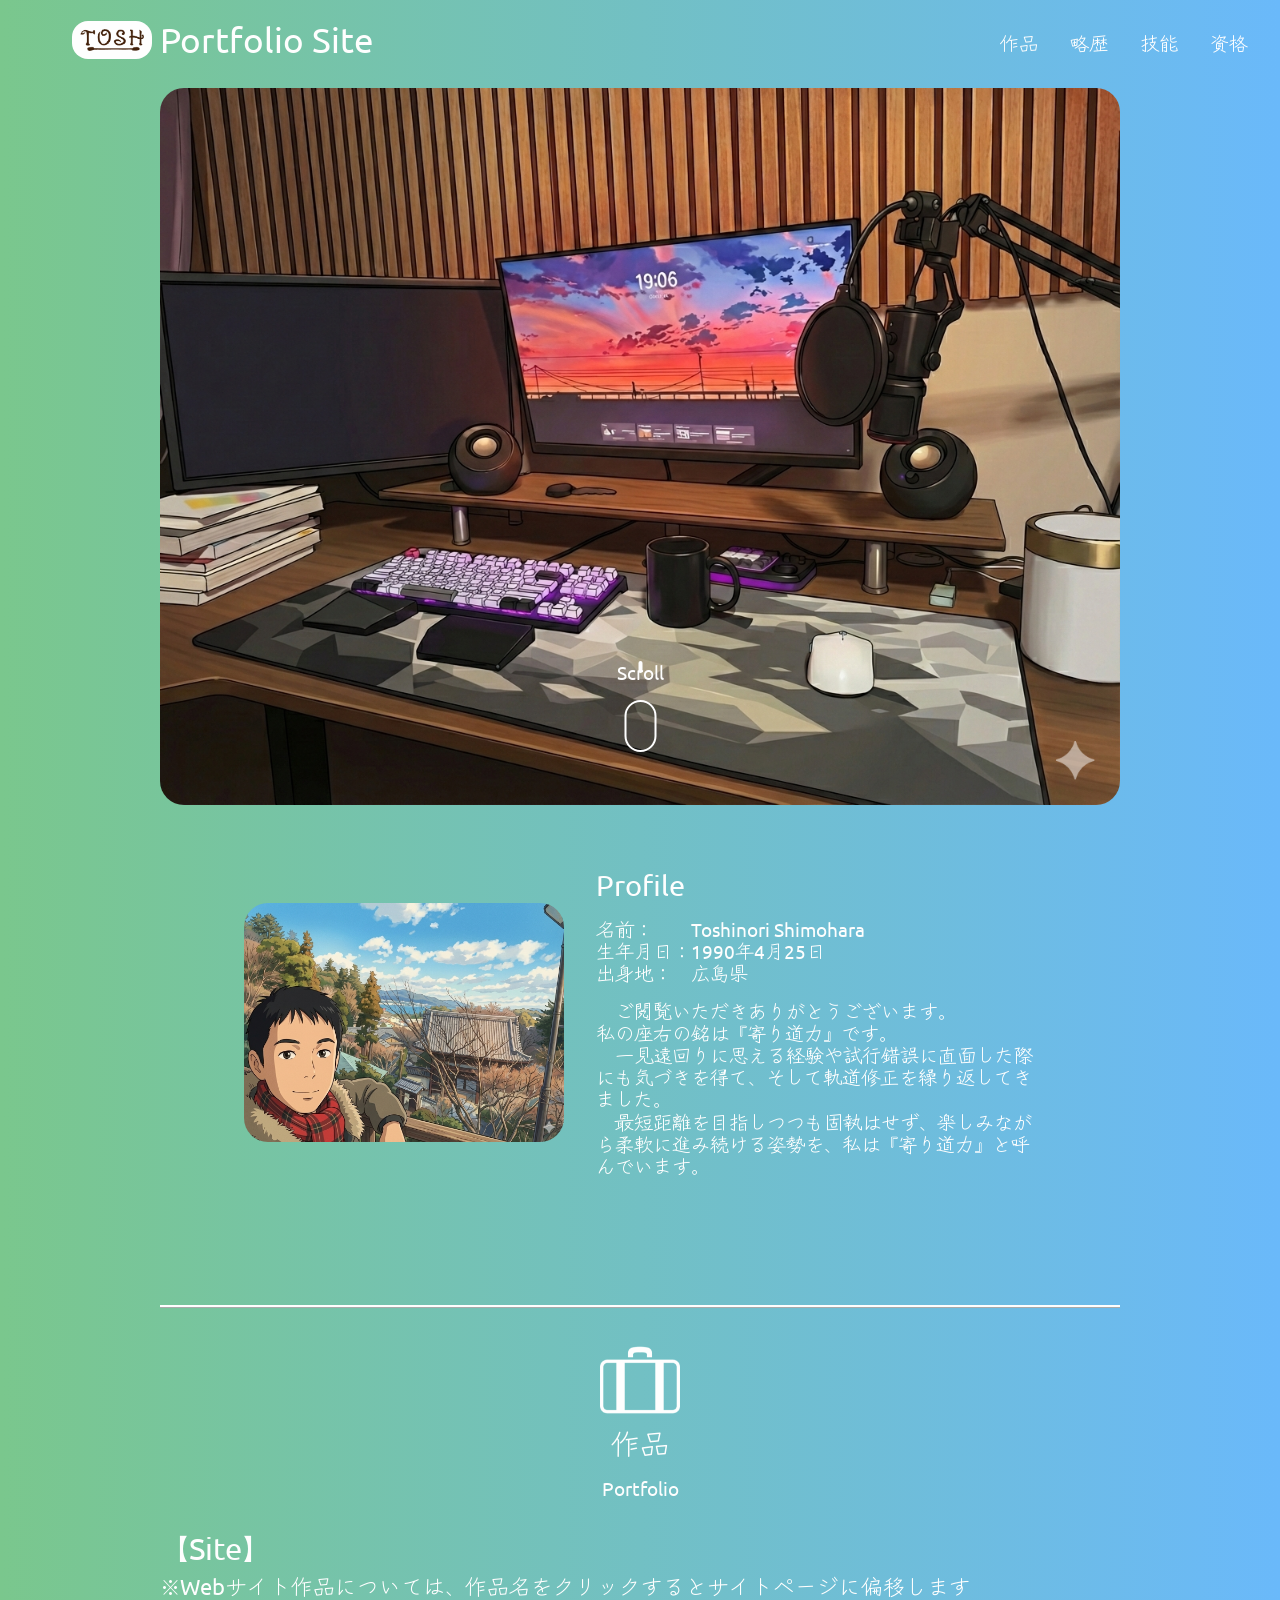
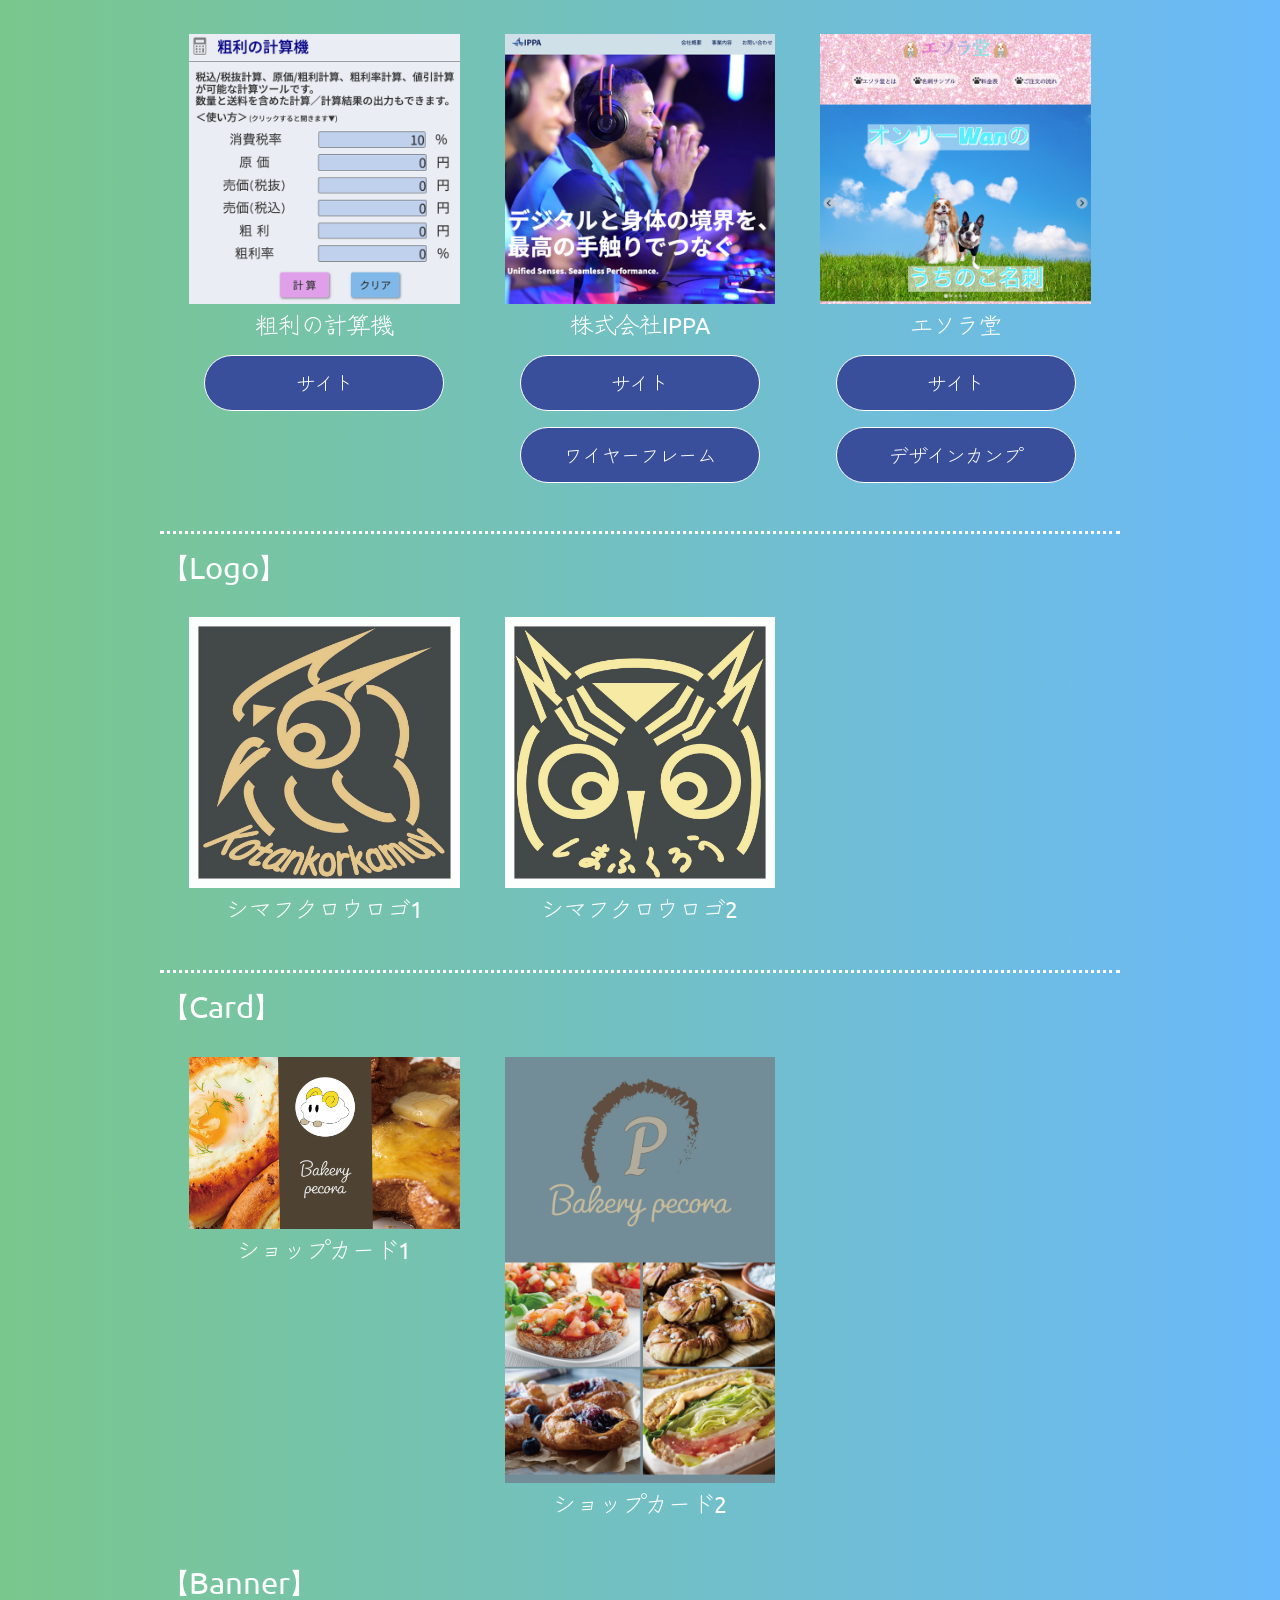
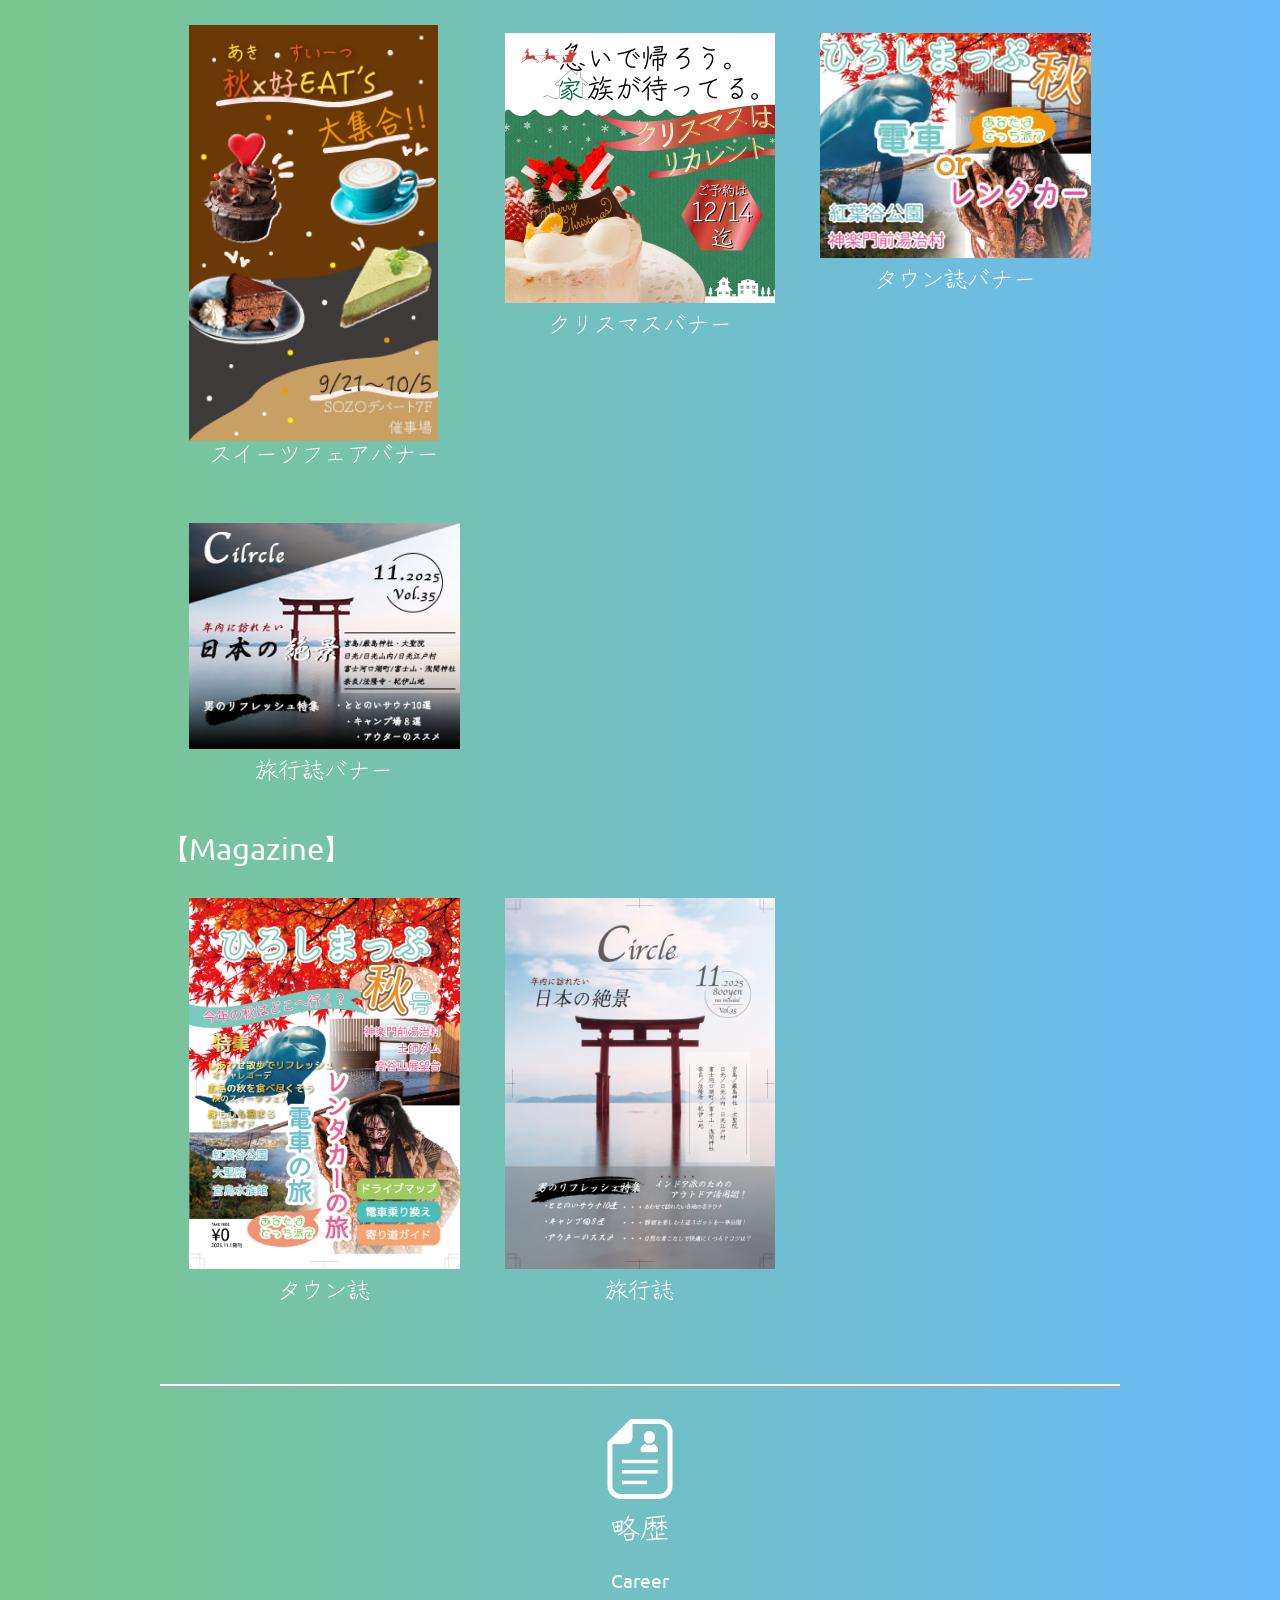
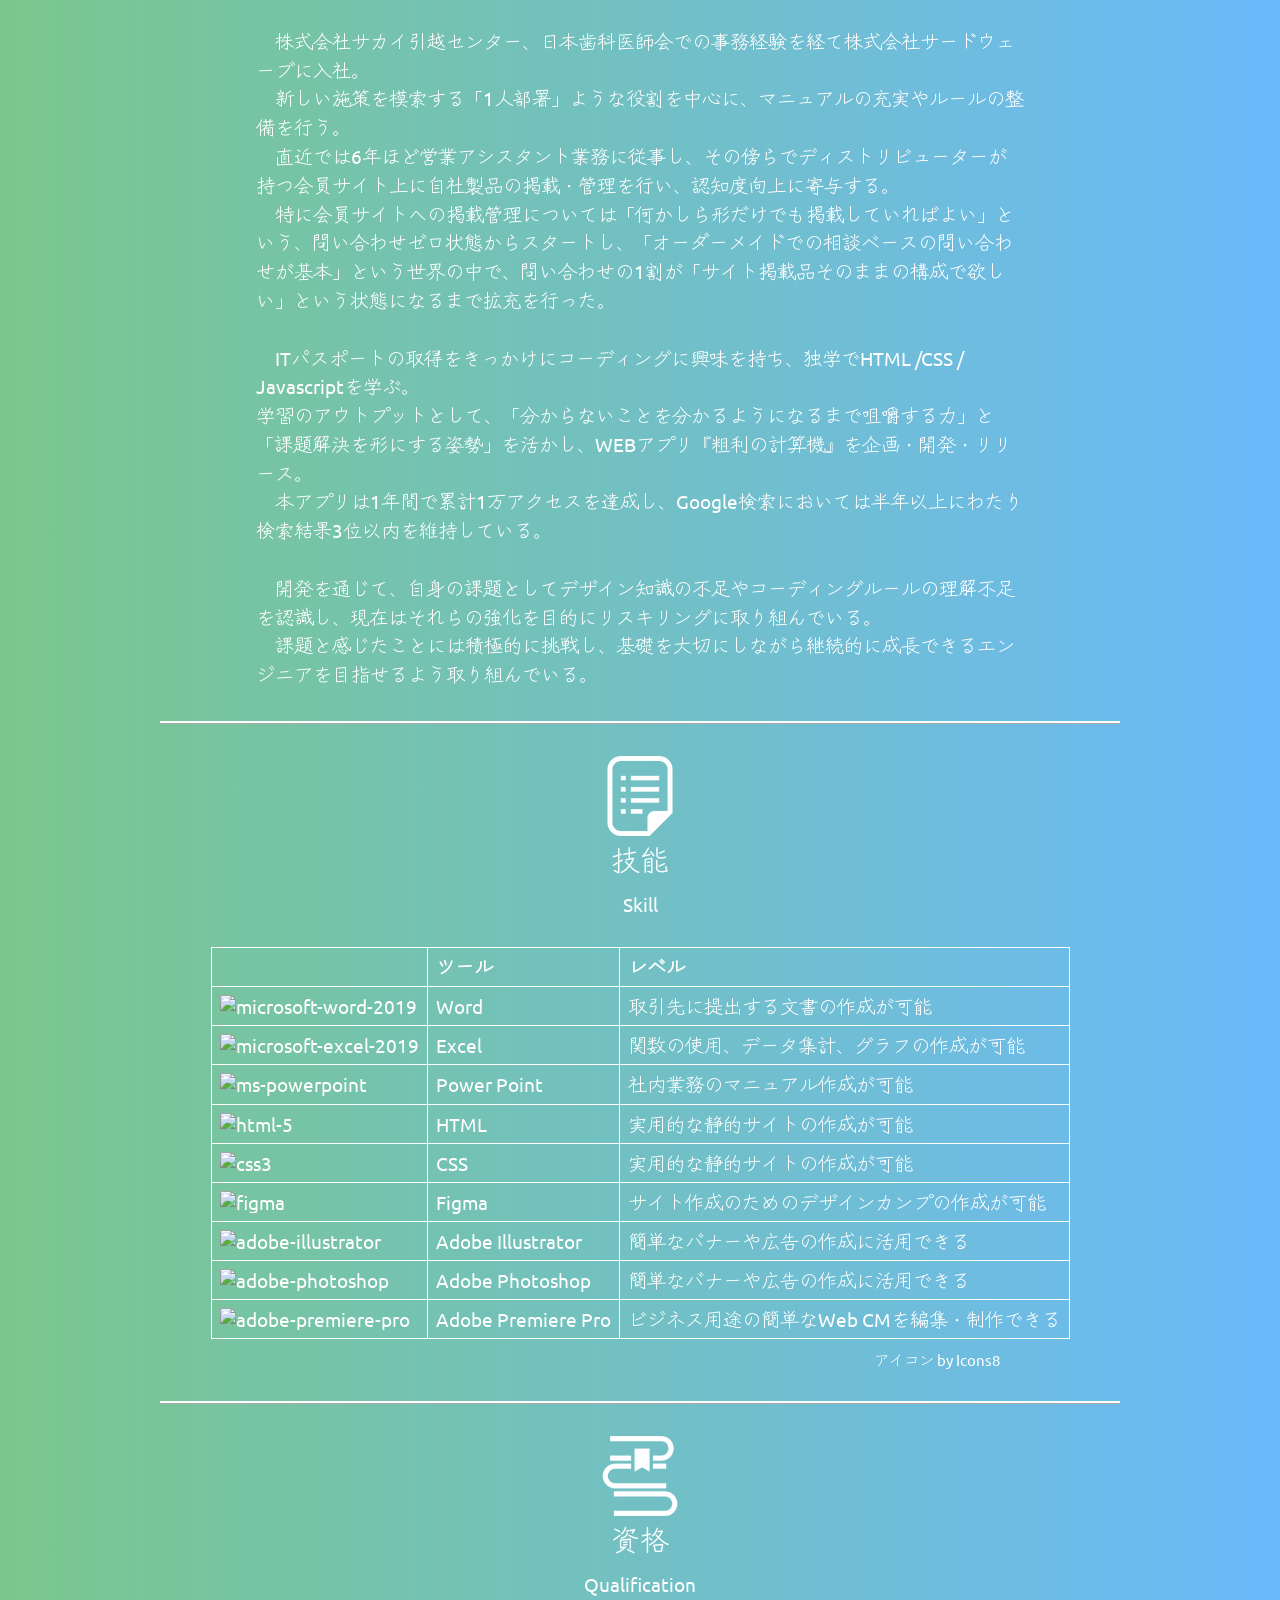
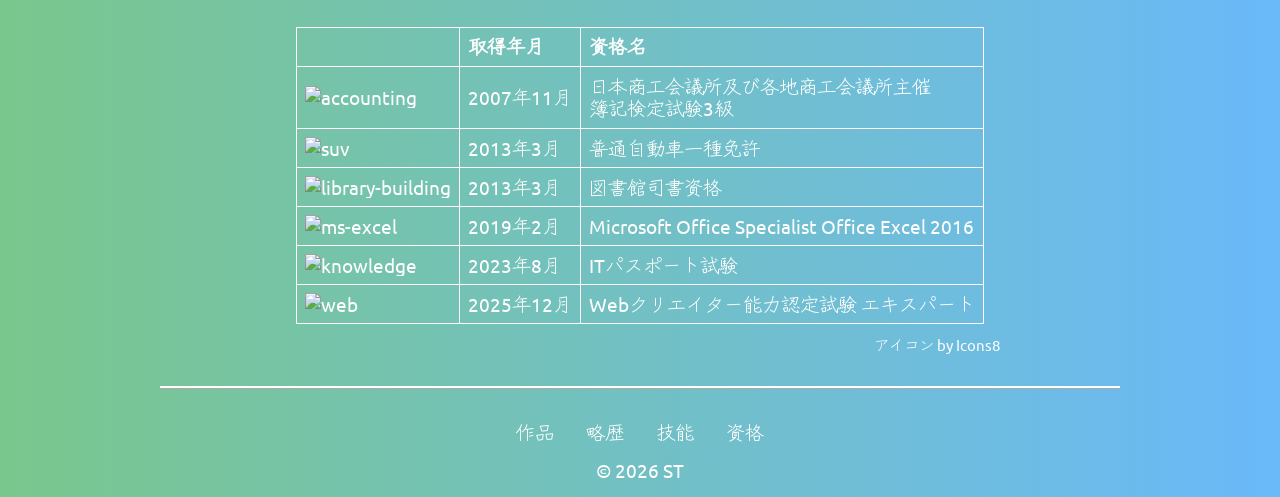
==== commit 964f16d7: "Update decoration ・ポートフォリオサイトのリンクが構造的ルールに反しており、遷移したりしなかったりしていたため修正" ====
--- a/index.html
+++ b/index.html
@@ -142,24 +142,18 @@
               <img src="./img/site1.png" alt="粗利の計算機">
             </a>
             <h4>粗利の計算機</h4>
-            <button>
-              <a href="https://www.qtab1.net/" target="_blank" rel="noopener noreferrer">サイト</a>
-            </button>
+            <a href="https://www.qtab1.net/" target="_blank" rel="noopener noreferrer" class="button">サイト</a>
           </div>
 
           <div class="galleryWrap">
             <a href="./img/ippa.png" target="_blank" rel="noopener noreferrer" data-lightbox="site2" data-title="株式会社IPPA<br>架空の企業のコーポレートサイトを作成しました。<br>
-              Figmaでデザインカンプを作成し、一部の素材でPremiere Proで編集した動画や、Photoshopで加工した画像を使用しました。<br>
+              使用した素材はフリー素材だけでなく、Premiere Proで編集した動画やPhotoshopで加工した画像も使用しました。<br>
               またロゴについてはIllustratorを使用し、IPPAの文字を組み合わせ、広大な海へ漕ぎだす船をイメージしてロゴを作成しました。">
               <img src="./img/site2.png" alt="株式会社IPPA" target="_blank" rel="noopener noreferrer">
             </a>
             <h4 class="uppercase">株式会社ippa</h4>
-            <button>
-              <a href="https://tabi425.github.io/ippa/" target="_blank" rel="noopener noreferrer">サイト</a>
-            </button>
-            <button>
-              <a href="./img/ippaWf.png" target="_blank" rel="noopener noreferrer">ワイヤーフレーム</a>
-            </button>
+            <a href="https://tabi425.github.io/ippa/" target="_blank" rel="noopener noreferrer" class="button">サイト</a>
+            <a href="./img/ippaWf.png" target="_blank" rel="noopener noreferrer" class="button">ワイヤーフレーム</a>
           </div>
 
           <div class="galleryWrap">
@@ -170,13 +164,11 @@
               <img src="./img/site3.png" alt="エソラ堂" target="_blank" rel="noopener noreferrer">
             </a>
             <h4>エソラ堂</h4>
-            <button>
-              <a href="https://tabi425.github.io/306team_sekinekikaku/" target="_blank"
-                rel="noopener noreferrer">サイト</a>
-            </button>
-            <button>
+            <a href="https://tabi425.github.io/306team_sekinekikaku/" target="_blank" rel="noopener noreferrer"
+              class="button">サイト</a>
+            <div class="button">
               <a href="./img/esoraComp.jpg" target="_blank" rel="noopener noreferrer">デザインカンプ</a>
-            </button>
+            </div>
           </div>
         </div>
         <!-- デザインカンプやコンセプトコメント等を入れる -->
@@ -343,7 +335,7 @@
                 <a href="./img/town.webp" target="_blank" rel="noopener noreferrer" data-lightbox="gallery13"
                   data-title="タウン誌<br>広島の架空のタウン誌として雑誌の表紙を作成ました。<br>
                   県外の友人が市内や有名な観光地しか行ったことがないというエピソードから、<br>
-                  手に取りやすい王道ルートと、見ているうちに行きたくなるようなちょっと変わったルートを対決させてみました。">
+                  手に取りやすい王道ルートと、見ているうちに行きたくなるような、ちょっと変わったルートを対決させてみました。">
                   <img src="./img/town.webp" alt="タウン誌">
                 </a>
                 <h4>タウン誌</h4>
--- a/css/style.css
+++ b/css/style.css
@@ -242,55 +242,7 @@
     object-fit: cover;
 }
 
-.galleryWrap>a {
-    width: 100%;
-    height: 320px;
-    /* ← h4を揃えるための基準 */
-    display: flex;
-    align-items: flex-end;
-    /* ← 画像を下揃え */
-    justify-content: center;
-}
-
-.galleryWrap img {
-    max-width: 100%;
-    height: 100%;
-    object-fit: contain;
-    display: block;
-    margin-bottom: 16px;
-    transition: transform .6s ease;
-}
-
-.galleryWrap :hover img {
-    transform: scale(1.1);
-    /* 拡大 */
-}
-
-.lb-data .lb-caption {
-    font-size: 0.8em;
-}
-
-a[hidden] {
-    display: none;
-}
-
-.galleryWrap p {
-    line-height: 1.2;
-}
-
-h3 {
-    font-size: 1.6em;
-    margin-bottom: 24px;
-}
-
-h4 {
-    font-size: 1.2em;
-    margin-bottom: 16px;
-    position: relative;
-    text-align: center;
-}
-
-.galleryWrap button {
+.galleryWrap .button {
     display: block;
     border: 1px solid #fefefe;
     padding: 16px;
@@ -302,11 +254,49 @@
 }
 
 /* ホバーした時に色を変える */
-.galleryWrap button:hover {
+.galleryWrap .button:hover {
     color: #3a4f9c;
     background-color: #bbdaf7;
     padding: 16px;
     border-radius: 32px;
+}
+
+.galleryWrap img {
+    max-width: 100%;
+    height: 100%;
+    object-fit: contain;
+    display: block;
+    margin-bottom: 16px;
+    transition: transform .6s ease;
+}
+
+.galleryWrap :hover img {
+    transform: scale(1.1);
+    /* 拡大 */
+}
+
+.lb-data .lb-caption {
+    font-size: 0.8em;
+}
+
+a[hidden] {
+    display: none;
+}
+
+.galleryWrap p {
+    line-height: 1.2;
+}
+
+h3 {
+    font-size: 1.6em;
+    margin-bottom: 24px;
+}
+
+h4 {
+    font-size: 1.2em;
+    margin-bottom: 16px;
+    position: relative;
+    text-align: center;
 }
 
 /* career */
@@ -338,7 +328,7 @@
 }
 
 /* コンタクト */
-.contactArea{
+.contactArea {
     margin: 32px auto;
     width: 560px;
 }
@@ -354,9 +344,9 @@
 }
 
 .contactArea img {
-max-width: 160px;
-display: block;
-margin: 0 auto;
+    max-width: 160px;
+    display: block;
+    margin: 0 auto;
 }
 
 .contactBox {
--- a/css/responsive.css
+++ b/css/responsive.css
@@ -209,12 +209,12 @@
         cursor: pointer;
     }
 
-/* mv */
-
-.mvArea img {
-    height: 80vh;
-    object-fit: cover;
-}
+    /* mv */
+
+    .mvArea img {
+        height: 80vh;
+        object-fit: cover;
+    }
 
     /*プロフィール*/
     .personal {
@@ -262,6 +262,7 @@
 
     .galleryWrap {
         width: 100%;
+        align-items: center;
     }
 
     .galleryInner {
@@ -289,9 +290,10 @@
     }
 
     /* 技能 */
-    #qualification{
+    #qualification {
         margin-bottom: 160px;
     }
+
     .content table {
         margin: 0 auto;
     }
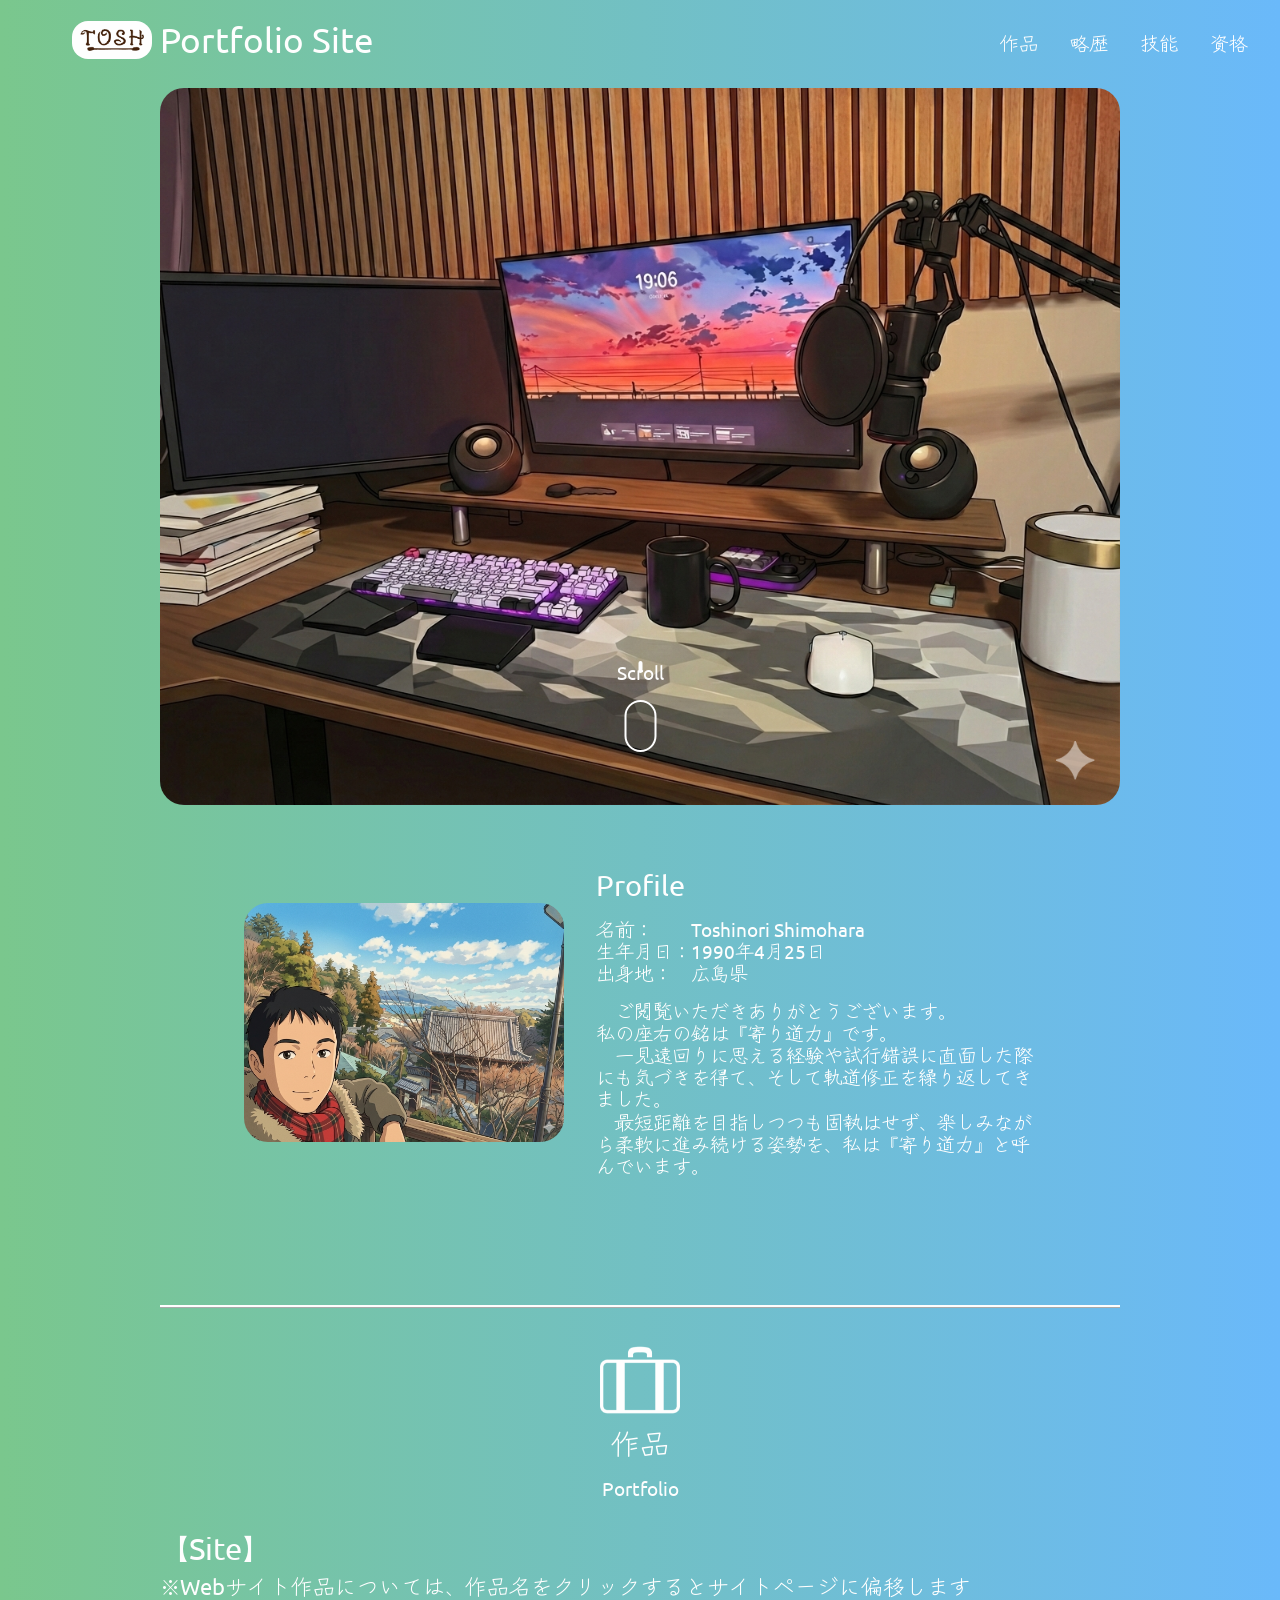
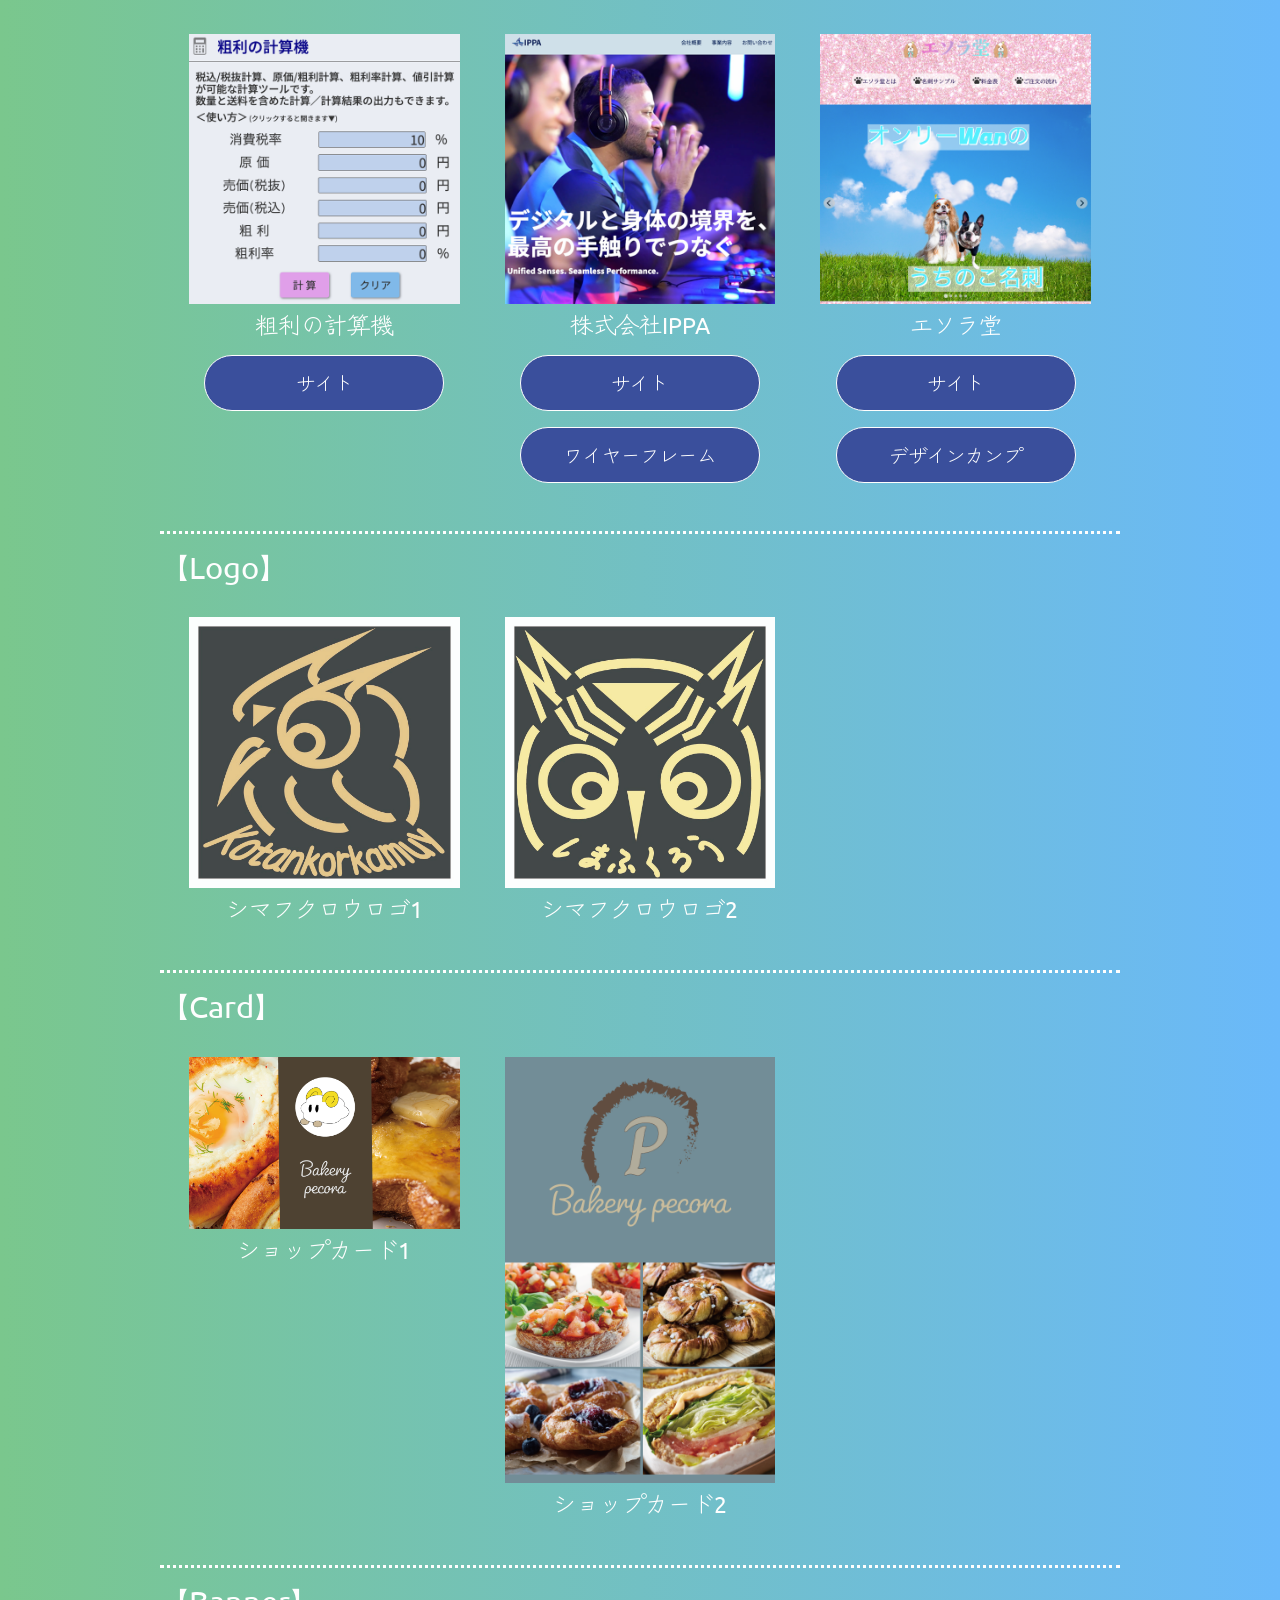
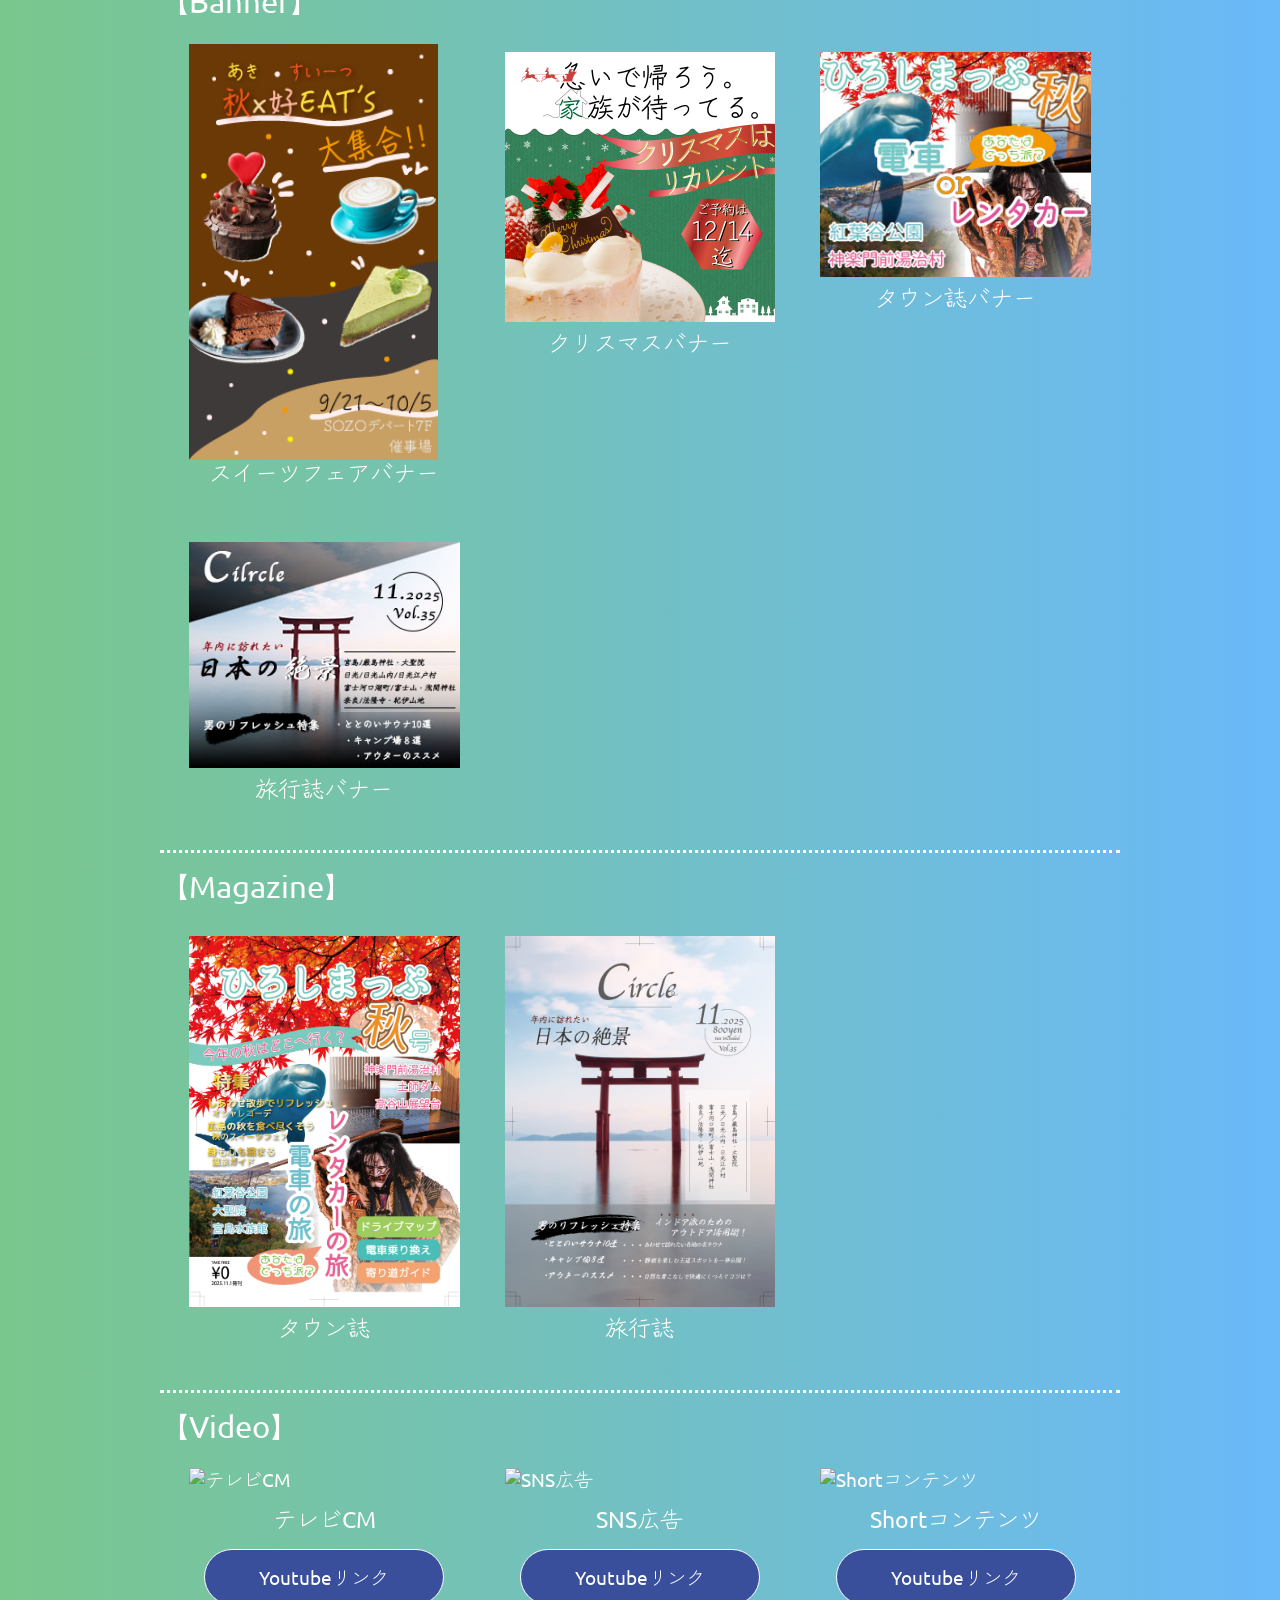
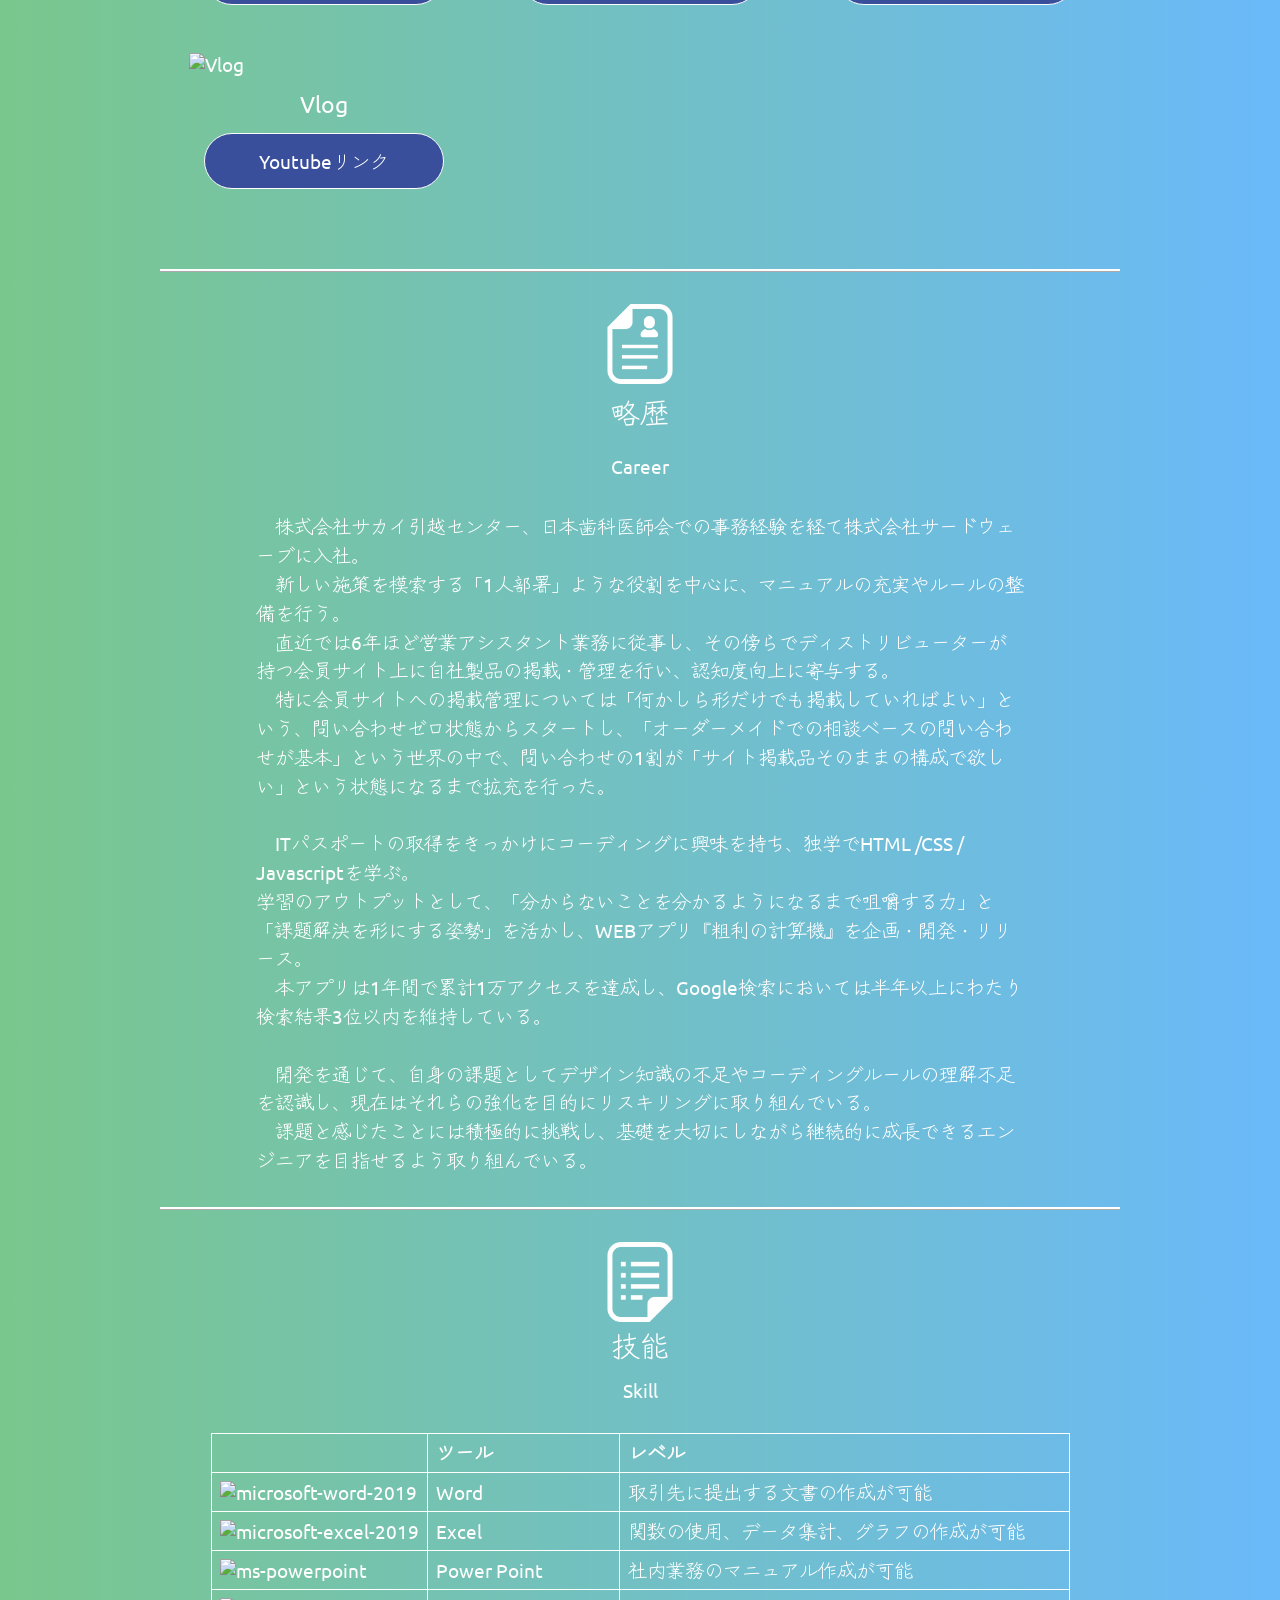
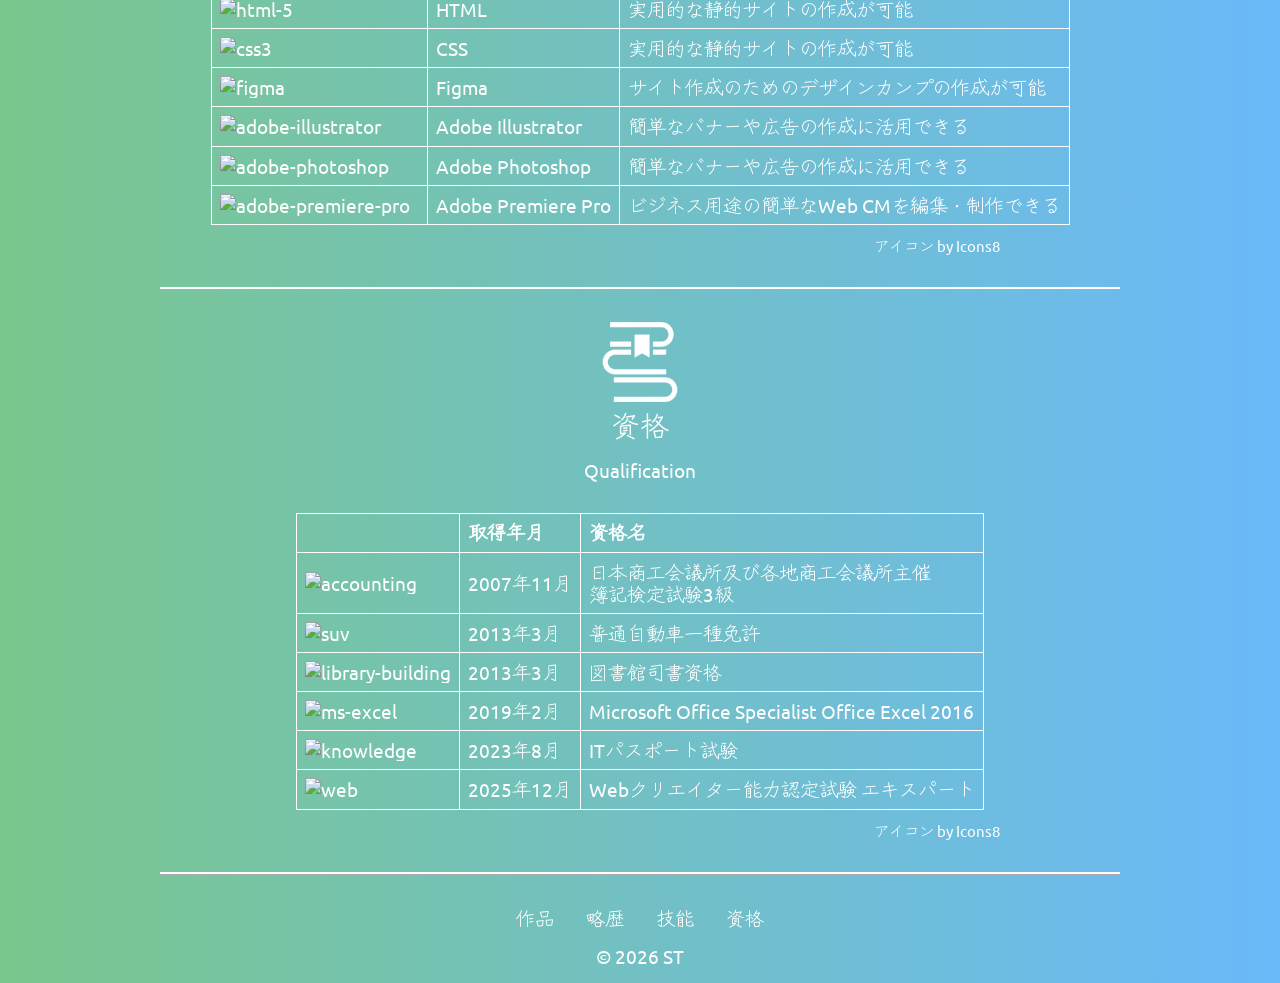
==== commit deb703e7: "UpdatePortfolio ・ひと目で動画編集のあるクラスと分かるのに動画ポートフォリオを１つも掲載してなかった問題を解消 ・作品項目ごとに点線仕切りが入るよう調整" ====
--- a/index.html
+++ b/index.html
@@ -135,7 +135,8 @@
         <h3 class="capitalize">&#12304;site&#12305;<br><span>※webサイト作品については、作品名をクリックするとサイトページに偏移します</span></h3>
         <div class="galleryConainer site">
           <div class="galleryWrap">
-            <a href="./img/arari.png" target="_blank" rel="noopener noreferrer" data-lightbox="site1" data-title="粗利の計算機<br>コーディングに興味を持つきっかけとなったサイトです。<br>
+            <a href="./img/arari.png" target="_blank" rel="noopener noreferrer" data-lightbox="site1" data-title="粗利の計算機<br>
+              コーディングに興味を持つきっかけとなったサイトです。<br>
               調達蒔の価格＋売価、粗利、粗利率のいずれかを入力すると計算でき、
               高額決裁を上司に申請するためのテンプレートまで出力できます。<br>
               このサイトは1年間で約1万回の利用があり、Google検索では複数の検索ワードで上位に表示されます。">
@@ -146,7 +147,8 @@
           </div>
 
           <div class="galleryWrap">
-            <a href="./img/ippa.png" target="_blank" rel="noopener noreferrer" data-lightbox="site2" data-title="株式会社IPPA<br>架空の企業のコーポレートサイトを作成しました。<br>
+            <a href="./img/ippa.png" target="_blank" rel="noopener noreferrer" data-lightbox="site2" data-title="株式会社IPPA<br>
+              架空の企業のコーポレートサイトを作成しました。<br>
               使用した素材はフリー素材だけでなく、Premiere Proで編集した動画やPhotoshopで加工した画像も使用しました。<br>
               またロゴについてはIllustratorを使用し、IPPAの文字を組み合わせ、広大な海へ漕ぎだす船をイメージしてロゴを作成しました。">
               <img src="./img/site2.png" alt="株式会社IPPA" target="_blank" rel="noopener noreferrer">
@@ -157,9 +159,12 @@
           </div>
 
           <div class="galleryWrap">
-            <a href="./img/esorado.png" target="_blank" rel="noopener noreferrer" data-lightbox="site3" data-title="エソラ堂<br>訓練校にて作成。<br>
-              個人的なLPを持ちたいと考えているクラスメイトがいたため、チーム課題として題材に取り上げ、協力して取り組みました。<br>
-              ベースとなるhtmlとcssの作成を行ってチームへと展開したり、役割分担の指示役を買って出たりしました。<br>
+            <a href="./img/esorado.png" target="_blank" rel="noopener noreferrer" data-lightbox="site3" data-title="エソラ堂<br>
+              訓練校にて作成。<br>
+              個人的なLPを持ちたいと考えているクラスメイトがいたため、
+              チーム課題として題材に取り上げ、協力して取り組みました。<br>
+              ベースとなるhtmlとcssの作成を行ってチームへと展開したり、
+              役割分担の指示役を買って出たりしました。<br>
               また、チーム内でそれぞれ作成したコードの統合／調整を担当しました。">
               <img src="./img/site3.png" alt="エソラ堂" target="_blank" rel="noopener noreferrer">
             </a>
@@ -181,8 +186,10 @@
 
         <div class="galleryConainer logo">
           <div class="galleryWrap">
-            <a href="./img/owlLogo1.jpg" target="_blank" rel="noopener noreferrer" data-lightbox="logo1" data-title="シマフクロウロゴ1<br>日本野鳥の会「シマフクロウ ロゴマーク」デザインコンテスト応募作品です。<br>
-              木に留まって静かに見守っているシマフクロウをイメージして、illustratorでパスを使用して作成しました。">
+            <a href="./img/owlLogo1.jpg" target="_blank" rel="noopener noreferrer" data-lightbox="logo1" data-title="シマフクロウロゴ1<br>
+              日本野鳥の会「シマフクロウ ロゴマーク」デザインコンテスト応募作品です。<br>
+              木に留まって静かに見守っているシマフクロウをイメージして、
+              illustratorでパスを使用して作成しました。">
               <img src="./img/owlLogo1.jpg" alt="シマフクロウロゴ1">
             </a>
             <h4>シマフクロウロゴ1</h4>
@@ -190,7 +197,8 @@
           </div>
 
           <div class="galleryWrap">
-            <a href="./img/owlLogo2.jpg" target="_blank" rel="noopener noreferrer" data-lightbox="logo2" data-title="シマフクロウロゴ2<br>応募作品とは別に、パスの練習を兼ねて作成しました。<br>
+            <a href="./img/owlLogo2.jpg" target="_blank" rel="noopener noreferrer" data-lightbox="logo2" data-title="シマフクロウロゴ2<br>
+              応募作品とは別に、パスの練習を兼ねて作成しました。<br>
               横からではなく正面から捉えた構図にすることで応募作品と差別化し、応募作品と比べて更に丸い印象を作るため、ひらがなを採用しました。">
               <img src="./img/owlLogo2.jpg" alt="シマフクロウロゴ2">
             </a>
@@ -215,24 +223,31 @@
 
         <div class="galleryConainer card">
           <div class="galleryWrap">
-            <a href="./img/shopCard1a.webp" target="_blank" rel="noopener noreferrer" data-lightbox="card1" data-title="ショップカード1（表面）<br>架空のショップを基にショップカードを作成しました。<br>
-              キャラクターと地図はパスで作成し、パンの柔らかさや安心のイメージが伝わるように、茶色ベースで仕上げました。">
+            <a href="./img/shopCard1a.webp" target="_blank" rel="noopener noreferrer" data-lightbox="card1" data-title="ショップカード1（表面）<br>
+              架空のショップを基にショップカードを作成しました。<br>
+              キャラクターと地図はパスで作成し、パンの柔らかさや安心のイメージが伝わるように、
+              茶色ベースで仕上げました。">
               <img src="./img/shopCard1a.webp" alt="ショップカード1（表面）">
             </a>
-            <a href="./img/shopCard1b.webp" target="_blank" rel="noopener noreferrer" data-lightbox="card1" data-title="ショップカード1（裏面）<br>架空のショップを基にショップカードを作成しました。<br>
-              キャラクターと地図はパスで作成し、パンの柔らかさや安心のイメージが伝わるように、茶色ベースで仕上げました。" hidden>
+            <a href="./img/shopCard1b.webp" target="_blank" rel="noopener noreferrer" data-lightbox="card1" data-title="ショップカード1（裏面）<br>
+              架空のショップを基にショップカードを作成しました。<br>
+              キャラクターと地図はパスで作成し、パンの柔らかさや安心のイメージが伝わるように、
+              茶色ベースで仕上げました。" hidden>
             </a>
             <h4>ショップカード1</h4>
           </div>
 
           <div class="galleryWrap">
-            <a href="./img/shopCard2a.webp" target="_blank" rel="noopener noreferrer" data-lightbox="card2" data-title="ショップカード2（表面）<br>『ベーカリーペコラ』の題材はそのままに、より大人な印象を与えるなら？というコンセプトで作成しました。<br>
-              落ち着いた雰囲気が伝わるよう、暗めの色を選択しましたが、メインカラーとしてパンを彷彿とさせるような茶色を残したかったため、コントラストとして青系のベースカラーを選択しました。">
+            <a href="./img/shopCard2a.webp" target="_blank" rel="noopener noreferrer" data-lightbox="card2" data-title="ショップカード2（表面）<br>
+              『ベーカリーペコラ』の題材はそのままに、より大人な印象を与えるなら？というコンセプトで作成しました。<br>
+              落ち着いた雰囲気が伝わるよう、暗めの色を選択しましたが、メインカラーとしてパンを彷彿とさせるような茶色を残したかったため、
+              コントラストとして青系のベースカラーを選択しました。">
               <img src="./img/shopCard2a.webp" alt="ショップカード2（表面）">
             </a>
-            <a href="./img/shopCard2b.webp" target="_blank" rel="noopener noreferrer" data-lightbox="card2" data-title="ショップカード2（裏面）
+            <a href="./img/shopCard2b.webp" target="_blank" rel="noopener noreferrer" data-lightbox="card2" data-title="ショップカード2（裏面）<br>
               『ベーカリーペコラ』の題材はそのままに、より大人な印象を与えるなら？というコンセプトで作成しました。<br>
-              落ち着いた雰囲気が伝わるよう、暗めの色を選択しましたが、メインカラーとしてパンを彷彿とさせるような茶色を残したかったため、コントラストとして青系のベースカラーを選択しました。" hidden>
+              落ち着いた雰囲気が伝わるよう、暗めの色を選択しましたが、メインカラーとしてパンを彷彿とさせるような茶色を残したかったため、
+              コントラストとして青系のベースカラーを選択しました。" hidden>
             </a>
             <h4>ショップカード2</h4>
           </div>
@@ -245,125 +260,209 @@
             <p class="text"></p>
           </div>
         </div>
-
-        <!-- バナー作成 -->
-        <div class="gallery">
-          <h3 class="capitalize subtitle">&#12304;banner&#12305;</h3>
-
-          <div class="galleryConainer banner">
-            <div class="galleryWrap">
-              <a href="./img/sweetsBanner1.webp" target="_blank" rel="noopener noreferrer" data-lightbox="banner1"
-                data-title="スイーツフェアバナー<br>同じテーマで5種類のバナーを作成しました。<br>
+      </div>
+
+      <!-- バナー作成 -->
+      <div class="gallery">
+        <h3 class="capitalize subtitle">&#12304;banner&#12305;</h3>
+
+        <div class="galleryConainer banner">
+          <div class="galleryWrap">
+            <a href="./img/sweetsBanner1.webp" target="_blank" rel="noopener noreferrer" data-lightbox="banner1"
+              data-title="スイーツフェアバナー<br>同じテーマで5種類のバナーを作成しました。<br>
                 デザイン自体をお菓子のようにしたいと考え、暗めの背景に明るい文字を加算せてチョコスプレーのように散りばめました。">
-                <img src="./img/sweetsBanner1.webp" alt="banner1">
-              </a>
-              <a href="./img/sweetsBanner2.webp" target="_blank" rel="noopener noreferrer" data-lightbox="banner1"
-                data-title="スイーツフェアバナー<br>同じテーマで5種類のバナーを作成しました。<br>
+              <img src="./img/sweetsBanner1.webp" alt="banner1">
+            </a>
+            <a href="./img/sweetsBanner2.webp" target="_blank" rel="noopener noreferrer" data-lightbox="banner1"
+              data-title="スイーツフェアバナー<br>同じテーマで5種類のバナーを作成しました。<br>
                 デザイン自体をお菓子のようにしたいと考え、暗めの背景に明るい文字を加算せてチョコスプレーのように散りばめました。" hidden>
-              </a>
-              <a href="./img/sweetsBanner3.webp" target="_blank" rel="noopener noreferrer" data-lightbox="banner1"
-                data-title="スイーツフェアバナー<br>同じテーマで5種類のバナーを作成しました。<br>
+            </a>
+            <a href="./img/sweetsBanner3.webp" target="_blank" rel="noopener noreferrer" data-lightbox="banner1"
+              data-title="スイーツフェアバナー<br>同じテーマで5種類のバナーを作成しました。<br>
                 デザイン自体をお菓子のようにしたいと考え、暗めの背景に明るい文字を加算せてチョコスプレーのように散りばめました。" hidden>
-              </a>
-              <a href="./img/sweetsBanner4.webp" target="_blank" rel="noopener noreferrer" data-lightbox="banner1"
-                data-title="スイーツフェアバナー<br>同じテーマで5種類のバナーを作成しました。<br>
+            </a>
+            <a href="./img/sweetsBanner4.webp" target="_blank" rel="noopener noreferrer" data-lightbox="banner1"
+              data-title="スイーツフェアバナー<br>同じテーマで5種類のバナーを作成しました。<br>
                 デザイン自体をお菓子のようにしたいと考え、暗めの背景に明るい文字を加算せてチョコスプレーのように散りばめました。" hidden>
-              </a>
-              <a href="./img/sweetsBanner5.webp" target="_blank" rel="noopener noreferrer" data-lightbox="banner1"
-                data-title="スイーツフェアバナー<br>同じテーマで5種類のバナーを作成しました。<br>
+            </a>
+            <a href="./img/sweetsBanner5.webp" target="_blank" rel="noopener noreferrer" data-lightbox="banner1"
+              data-title="スイーツフェアバナー<br>同じテーマで5種類のバナーを作成しました。<br>
                 デザイン自体をお菓子のようにしたいと考え、暗めの背景に明るい文字を加算せてチョコスプレーのように散りばめました。" hidden>
-              </a>
-              <h4>スイーツフェアバナー</h4>
-            </div>
-
-            <div class="galleryWrap">
-              <a href="./img/christmasBanner1.webp" target="_blank" rel="noopener noreferrer" data-lightbox="banner2"
-                data-title="クリスマスバナー1<br>茶色いデザインが続いたため、背景や文字に茶色を使わないデザインとして作成しました。<br>
+            </a>
+            <h4>スイーツフェアバナー</h4>
+          </div>
+
+          <div class="galleryWrap">
+            <a href="./img/christmasBanner1.webp" target="_blank" rel="noopener noreferrer" data-lightbox="banner2"
+              data-title="クリスマスバナー1<br>茶色いデザインが続いたため、背景や文字に茶色を使わないデザインとして作成しました。<br>
                 「特別な日」を演出するために、積極的に輝くようなグラデーションを採用しました。">
-                <img src="./img/christmasBanner1.webp" alt="クリスマスバナー1">
-              </a>
-              <a href="./img/christmasBanner2.webp" target="_blank" rel="noopener noreferrer" data-lightbox="banner2"
-                data-title="クリスマスバナー2<br>茶色いデザインが続いたため、背景や文字に茶色を使わないデザインとして作成しました。<br>
+              <img src="./img/christmasBanner1.webp" alt="クリスマスバナー1">
+            </a>
+            <a href="./img/christmasBanner2.webp" target="_blank" rel="noopener noreferrer" data-lightbox="banner2"
+              data-title="クリスマスバナー2<br>茶色いデザインが続いたため、背景や文字に茶色を使わないデザインとして作成しました。<br>
                 「特別な日」を演出するために、積極的に輝くようなグラデーションを採用しました。" hidden>
-              </a>
-              <h4>クリスマスバナー</h4>
-            </div>
-
-            <div class="galleryWrap">
-              <a href="./img/townBanner.jpg" target="_blank" rel="noopener noreferrer" data-lightbox="banner3"
-                data-title="タウン誌バナー<br>タウン誌の作成に加え、復習としてバナーを作成しました。<br>
+            </a>
+            <h4>クリスマスバナー</h4>
+          </div>
+
+          <div class="galleryWrap">
+            <a href="./img/townBanner.jpg" target="_blank" rel="noopener noreferrer" data-lightbox="banner3" data-title="タウン誌バナー<br>
+              タウン誌の作成に加え、復習としてバナーを作成しました。<br>
                 情報際サイトのバナーエリアに掲載することを想定して、300×250pxで作成しました。">
-                <img src="./img/townBanner.jpg" alt="タウン誌バナー">
-              </a>
-              <h4>タウン誌バナー</h4>
-            </div>
-
-            <div class="galleryWrap">
-              <a href="./img/trabelBanner.jpg" target="_blank" rel="noopener noreferrer" data-lightbox="banner4"
-                data-title="旅行誌バナー<br>旅行誌の作成に加え、復習としてバナーを作成しました。<br>
+              <img src="./img/townBanner.jpg" alt="タウン誌バナー">
+            </a>
+            <h4>タウン誌バナー</h4>
+          </div>
+
+          <div class="galleryWrap">
+            <a href="./img/trabelBanner.jpg" target="_blank" rel="noopener noreferrer" data-lightbox="banner4"
+              data-title="旅行誌バナー<br>旅行誌の作成に加え、復習としてバナーを作成しました。<br>
                 情報際サイトのバナーエリアに掲載することを想定して、300×250pxで作成しました。">
-                <img src="./img/trabelBanner.jpg" alt="旅行誌バナー">
-              </a>
-              <h4>旅行誌バナー</h4>
-            </div>
-
-            <div class="galleryWrap dummy">
-              <a href="">
-                <img src="" alt="">
-                <h4></h4>
-              </a>
-              <p class="text"></p>
-            </div>
-
-            <div class="galleryWrap dummy">
-              <a href="">
-                <img src="" alt="">
-                <h4></h4>
-              </a>
-              <p class="text"></p>
-            </div>
-
-          </div>
-
-
-          <!-- 雑誌の表紙作成 -->
-          <div class="gallery">
-            <h3 class="capitalize">&#12304;magazine&#12305;</h3>
-
-            <div class="galleryConainer magazine">
-              <div class="galleryWrap">
-                <a href="./img/town.webp" target="_blank" rel="noopener noreferrer" data-lightbox="gallery13"
-                  data-title="タウン誌<br>広島の架空のタウン誌として雑誌の表紙を作成ました。<br>
-                  県外の友人が市内や有名な観光地しか行ったことがないというエピソードから、<br>
-                  手に取りやすい王道ルートと、見ているうちに行きたくなるような、ちょっと変わったルートを対決させてみました。">
-                  <img src="./img/town.webp" alt="タウン誌">
-                </a>
-                <h4>タウン誌</h4>
-              </div>
-
-              <div class="galleryWrap">
-                <a href="./img/travel.webp" target="_blank" rel="noopener noreferrer" data-lightbox="gallery14"
-                  data-title="旅行誌<br>表紙がシンプルな構成の旅行誌です。<br>
-                  30〜40代の1人でプチ旅行を楽しむアウトドア派の男性をターゲットに、旅行のための総合雑誌のイメージで作成しました。">
-                  <img src="./img/travel.webp" alt="旅行誌">
-                </a>
-                <h4>旅行誌</h4>
-              </div>
-
-              <!-- ダミー -->
-              <div class="galleryWrap dummy">
-                <a href="" target="_blank" rel="noopener noreferrer">
-                  <img src="" alt="">
-                  <h4></h4>
-                </a>
-                <p class="text"></p>
-              </div>
-
-            </div>
-          </div>
-        </div>
-      </div>
-    </div>
+              <img src="./img/trabelBanner.jpg" alt="旅行誌バナー">
+            </a>
+            <h4>旅行誌バナー</h4>
+          </div>
+
+          <div class="galleryWrap dummy">
+            <a href="">
+              <img src="" alt="">
+              <h4></h4>
+            </a>
+            <p class="text"></p>
+          </div>
+
+          <div class="galleryWrap dummy">
+            <a href="">
+              <img src="" alt="">
+              <h4></h4>
+            </a>
+            <p class="text"></p>
+          </div>
+        </div>
+      </div>
+
+
+      <!-- 雑誌の表紙作成 -->
+      <div class="gallery">
+        <h3 class="capitalize">&#12304;magazine&#12305;</h3>
+
+        <div class="galleryConainer magazine">
+          <div class="galleryWrap">
+            <a href="./img/town.webp" target="_blank" rel="noopener noreferrer" data-lightbox="gallery13" data-title="タウン誌<br>
+              広島の架空のタウン誌として雑誌の表紙を作成ました。<br>
+              県外の友人が市内や有名な観光地しか行ったことがないというエピソードから、<br>
+              手に取りやすい王道ルートと、見ているうちに行きたくなるような、
+              ちょっと変わったルートを対決させてみました。">
+              <img src="./img/town.webp" alt="タウン誌">
+            </a>
+            <h4>タウン誌</h4>
+          </div>
+
+          <div class="galleryWrap">
+            <a href="./img/travel.webp" target="_blank" rel="noopener noreferrer" data-lightbox="gallery14" data-title="旅行誌<br>
+              表紙がシンプルな構成の旅行誌です。<br>
+              30〜40代の1人でプチ旅行を楽しむアウトドア派の男性をターゲットに、
+              旅行のための総合雑誌のイメージで作成しました。">
+              <img src="./img/travel.webp" alt="旅行誌">
+            </a>
+            <h4>旅行誌</h4>
+          </div>
+
+          <!-- ダミー -->
+          <div class="galleryWrap dummy">
+            <a href="" target="_blank" rel="noopener noreferrer">
+              <img src="" alt="">
+              <h4></h4>
+            </a>
+            <p class="text"></p>
+          </div>
+        </div>
+      </div>
+
+      <!-- 動画 -->
+      <div class="gallery">
+        <h3 class="capitalize">&#12304;video&#12305;</h3>
+
+        <div class="galleryConainer video">
+          <div class="galleryWrap">
+            <a href="./img/tvcm.png" target="_blank" rel="noopener noreferrer" data-lightbox="gallery15" data-title="テレビCM<br>
+              広島にある安佐動物園をモチーフに、架空のCMを作成しました。<br>
+              ターゲット層は20代〜30代の親世代に設定しました。<br>
+              使用するフレーズや話題も「家族で過ごす場所」と定義することで、
+              自分たちが子どもの頃に動物園へ連れて行ってもらった思い出を想起してもらい、
+              「今度は自分たちが子どもを動物園に連れて行こう」という動機づけを狙いました。">
+              <img src="./img/tvcm.png" alt="テレビCM">
+            </a>
+            <h4 class="uppercase">テレビcm</h4>
+            <a href="https://www.youtube.com/watch?v=8wSor2ZbPfQ" target="_blank" rel="noopener noreferrer"
+              class="button capitalize">youtubeリンク</a>
+          </div>
+
+          <div class="galleryWrap">
+            <a href="./img/sns.png" target="_blank" rel="noopener noreferrer" data-lightbox="gallery16" data-title="SNS広告<br>
+              自身の通う、創造社リカレントスクールを題材にSNS用のCMを作成しました。
+              レイアウトだけでなく、Adobe Illustratorで文字の装飾を作成したり、
+              実際に作成した課題を動画に収めたりといった、
+              デザインに関する復習・活用が多かった作品です。
+              訴求に関しては迷いを振り切って「やってみよう」と背中を押せるよう、
+              学んでいて感じたスクールの印象をストレートに言葉にしてみました。">
+              <img src="./img/sns.png" alt="SNS広告">
+            </a>
+            <h4 class="uppercase">sns広告</h4>
+            <a href="https://www.youtube.com/shorts/XYhqcycbCKw" target="_blank" rel="noopener noreferrer"
+              class="button capitalize">youtubeリンク</a>
+          </div>
+
+          <div class="galleryWrap">
+            <a href="./img/short.png" target="_blank" rel="noopener noreferrer" data-lightbox="gallery17" data-title="Shortコンテンツ<br>
+              復習を兼ねて、『ショップカード1』で題材にした架空のパン屋
+              『ベーカリーPecora』の紹介動画を作成しました。<br>
+              見かける頻度が多くなってきている、ループする構成を意識しました。">
+              <img src="./img/short.png" alt="Shortコンテンツ">
+            </a>
+            <h4 class="capitalize">shortコンテンツ</h4>
+            <a href="https://youtube.com/shorts/Pz2A33Kw9pQ?feature=share" target="_blank" rel="noopener noreferrer"
+              class="button capitalize">youtubeリンク</a>
+          </div>
+
+          <div class="galleryWrap">
+            <a href="./img/vlog.png" target="_blank" rel="noopener noreferrer" data-lightbox="gallery18" data-title="Vlog<br>
+              個人的な復習として作成しました。
+              父の趣味である3社巡りを題材に、父の視点でVlog風に仕上げました。
+              父の年齢とYoutubeの視聴傾向から、同世代の「自分では行かないが、
+              ドライブ動画やキャンプ動画を見て楽しむ」層にフォーカスしています。
+              地図はillustratorでパスを使用して作成し、
+              大まかな位置がわかるようにデフォルメ化して表示しました。
+              また、本来当然の配慮ではありますが、人物や町の風景を使用するにあたって、
+              被写体以外の顔やナンバープレートは絶対に表示されないよう細心の注意を払いました。">
+              <img src="./img/vlog.png" alt="Vlog">
+            </a>
+            <h4 class="capitalize">vlog</h4>
+            <a href="https://www.youtube.com/watch?v=iyjIP5eNDyM" target="_blank" rel="noopener noreferrer"
+              class="button capitalize">youtubeリンク</a>
+          </div>
+
+          <!-- ダミー -->
+          <div class="galleryWrap dummy">
+            <a href="" target="_blank" rel="noopener noreferrer">
+              <img src="" alt="">
+              <h4></h4>
+            </a>
+            <p class="text"></p>
+          </div>
+          <!-- ダミー -->
+          <div class="galleryWrap dummy">
+            <a href="" target="_blank" rel="noopener noreferrer">
+              <img src="" alt="">
+              <h4></h4>
+            </a>
+            <p class="text"></p>
+          </div>
+        </div>
+      </div>
+
+    </div>
+
   </section>
 
 
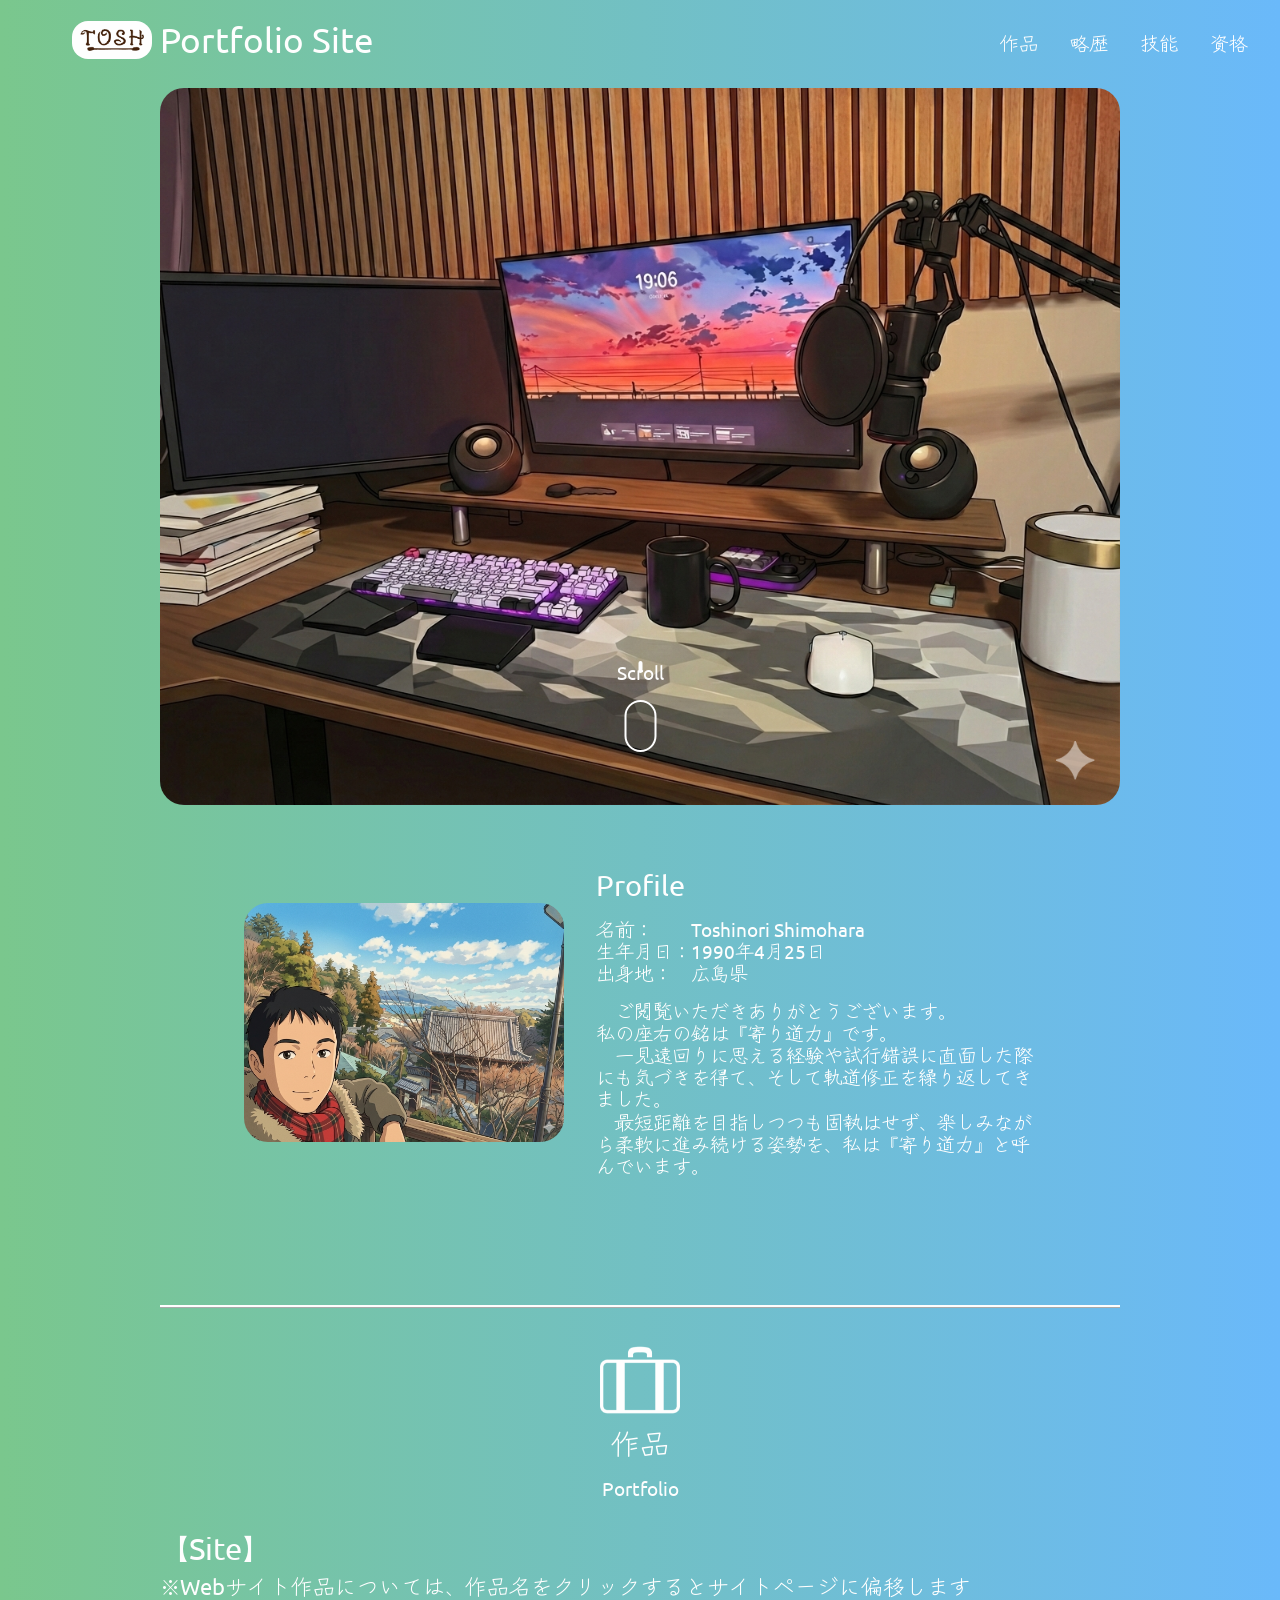
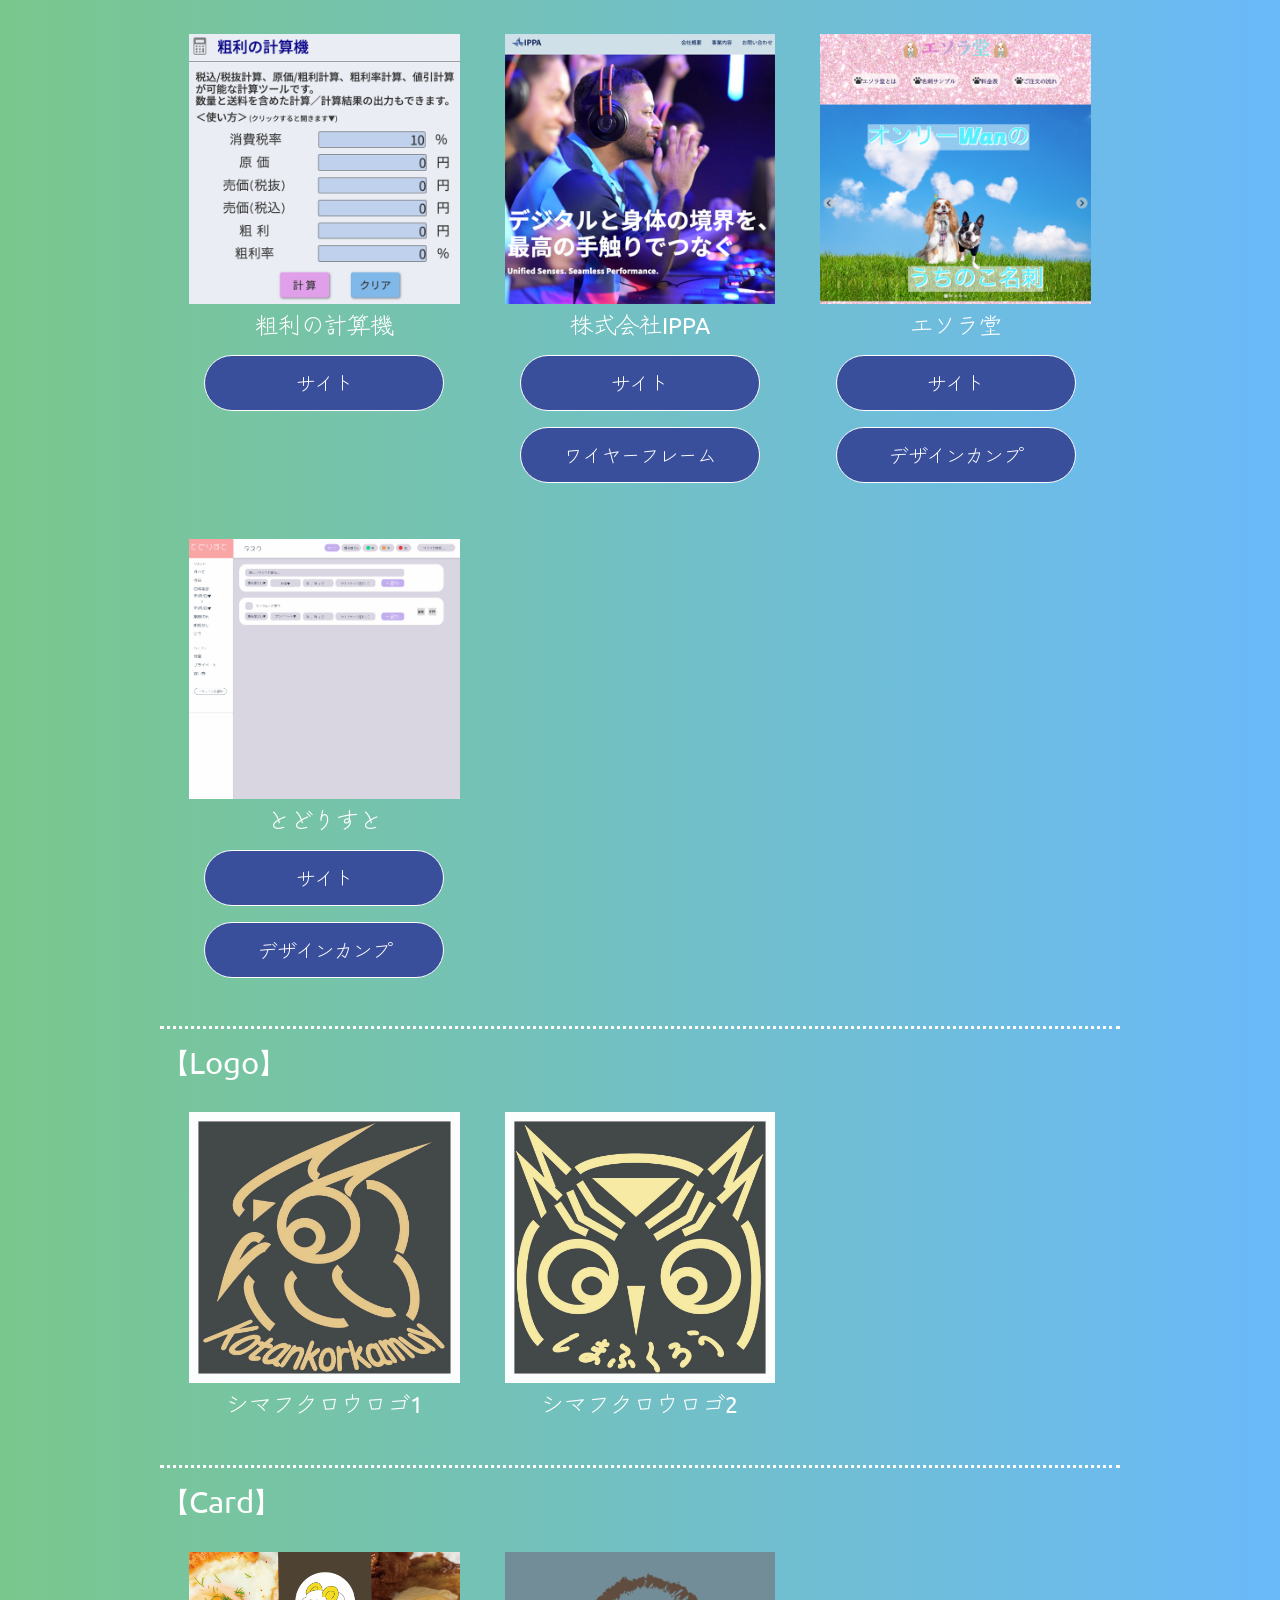
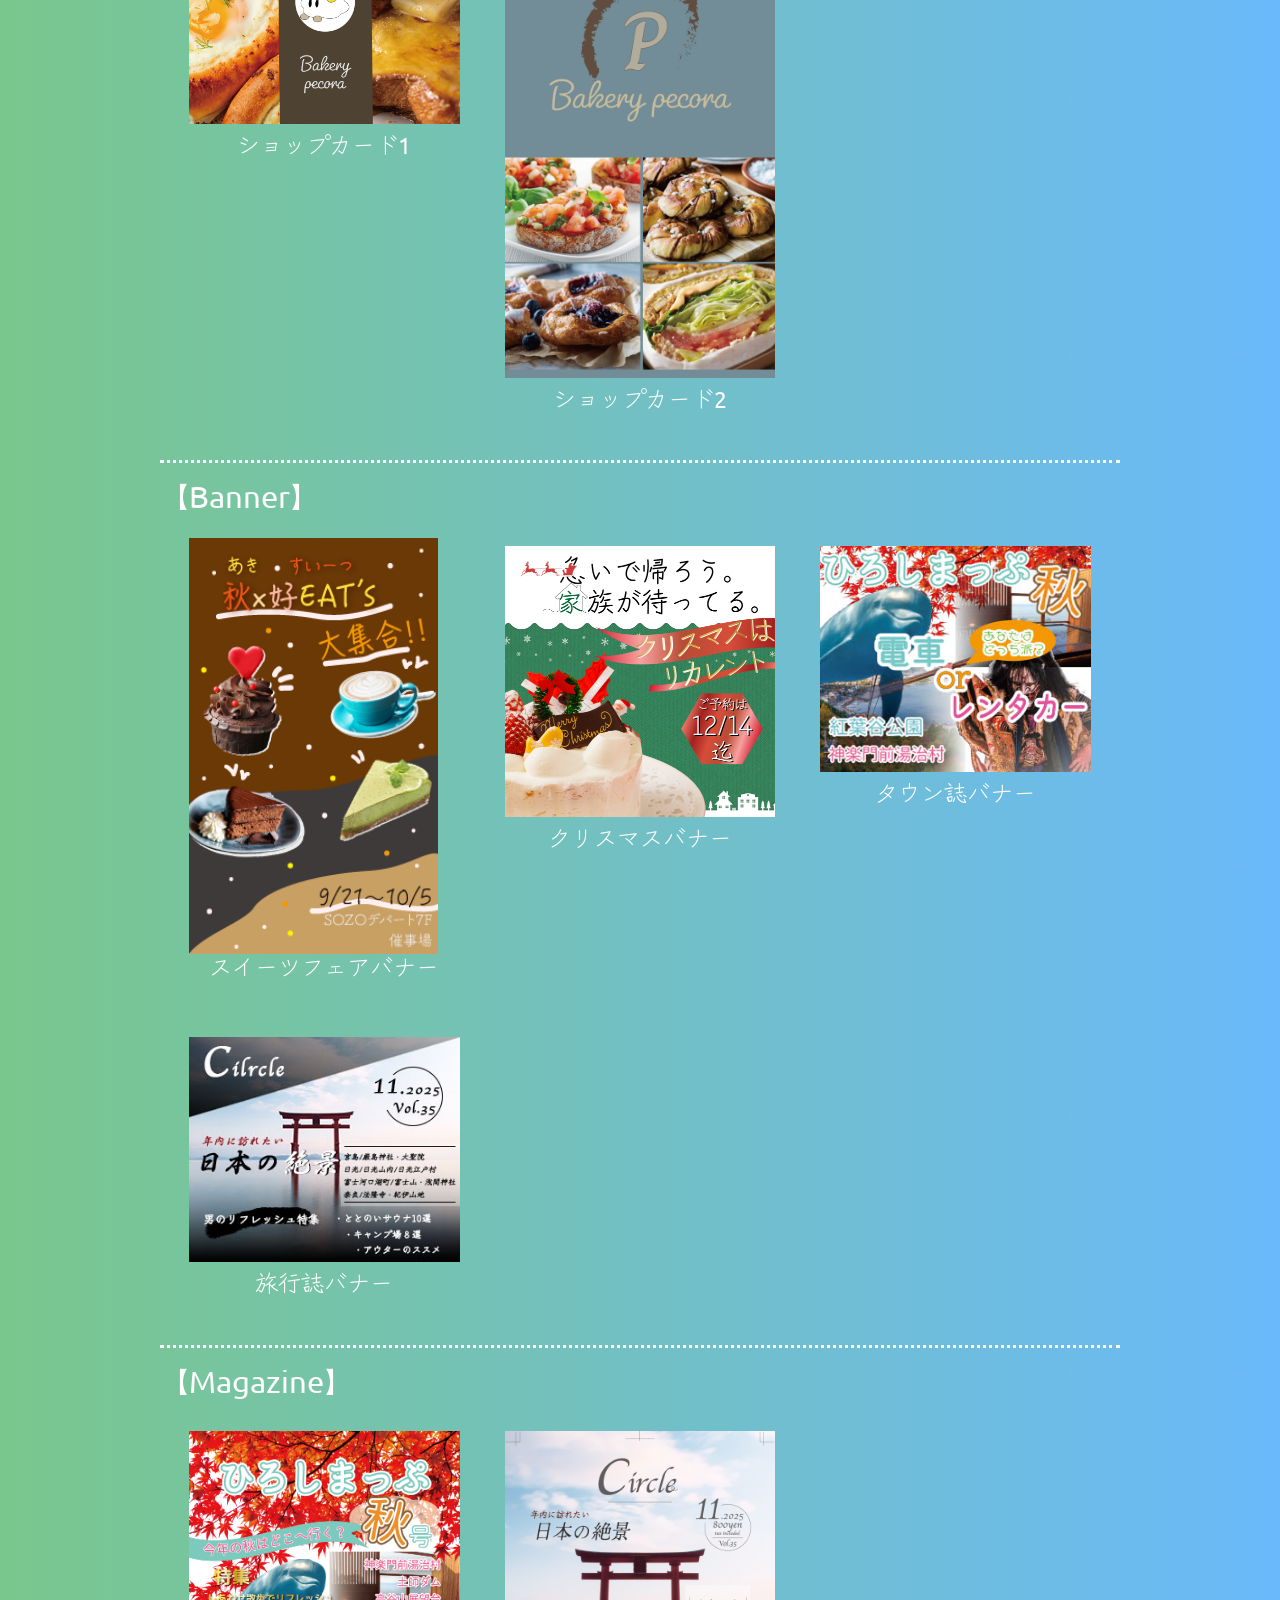
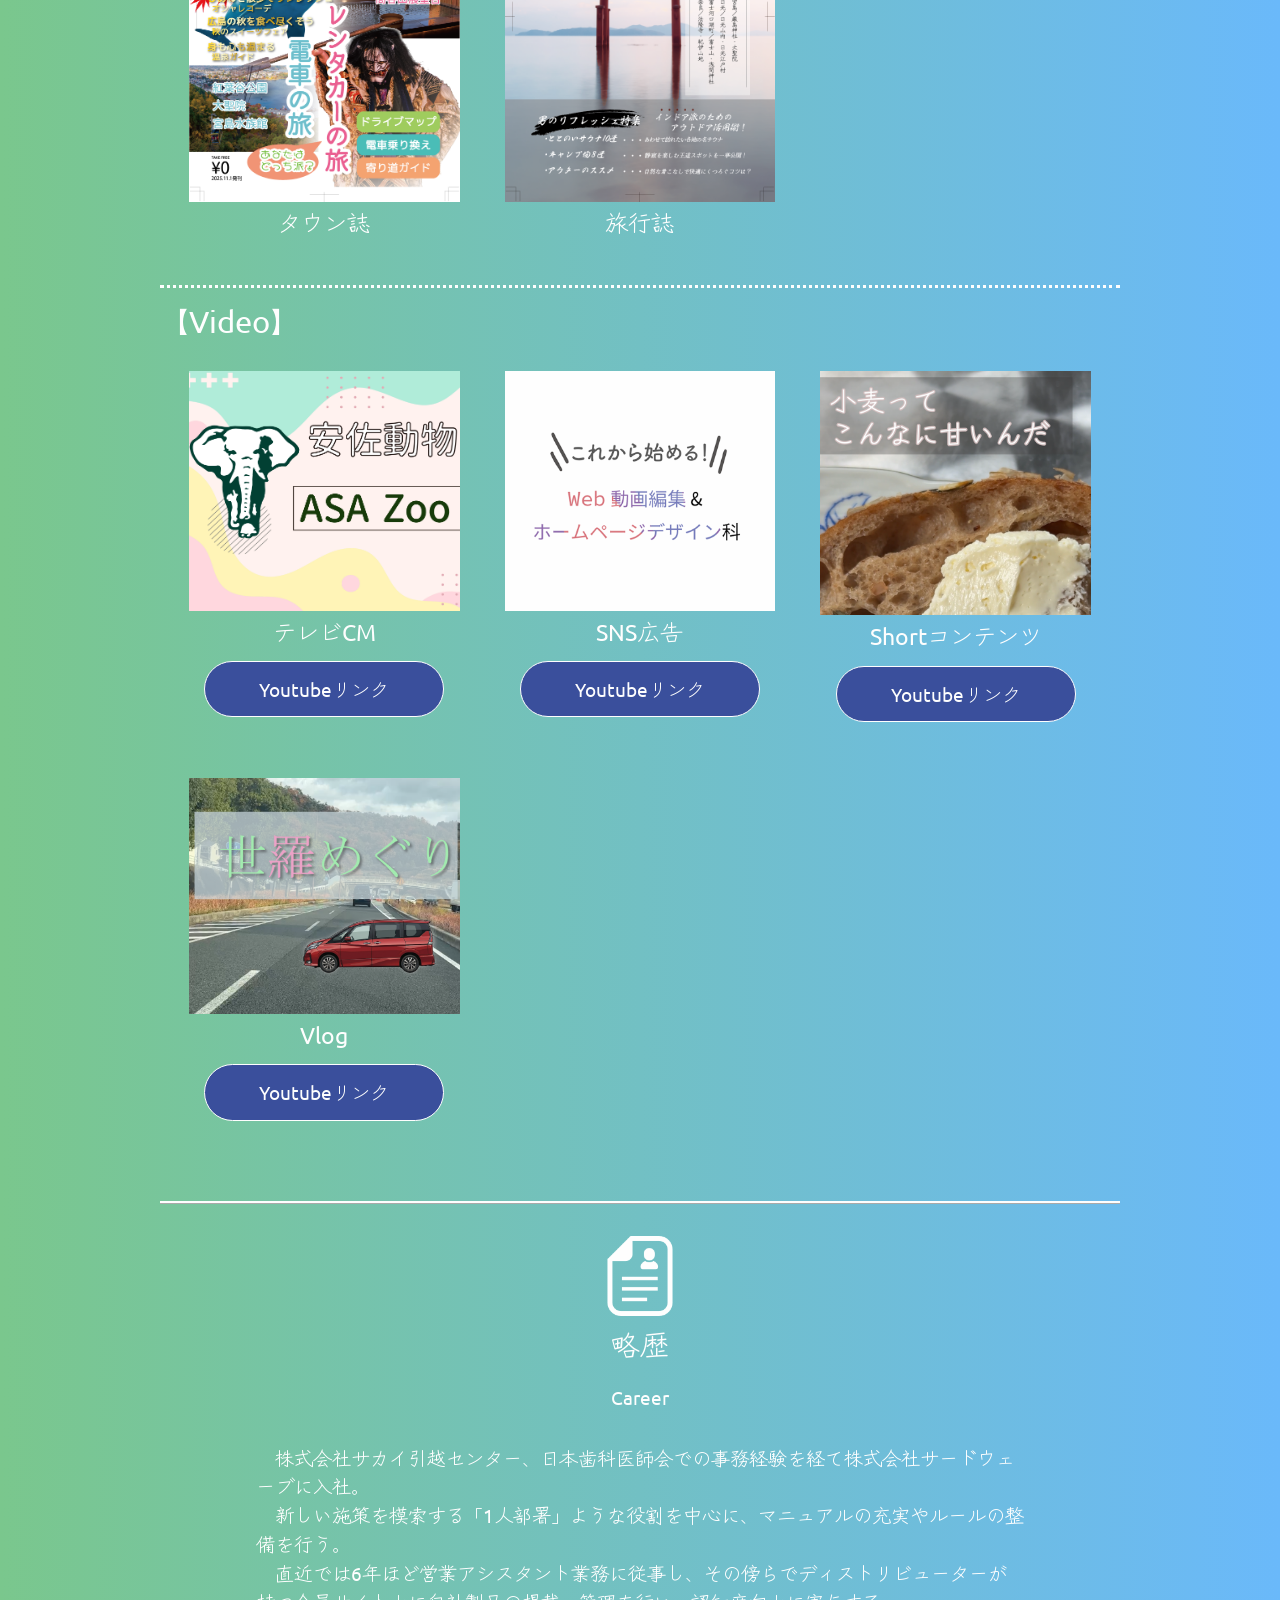
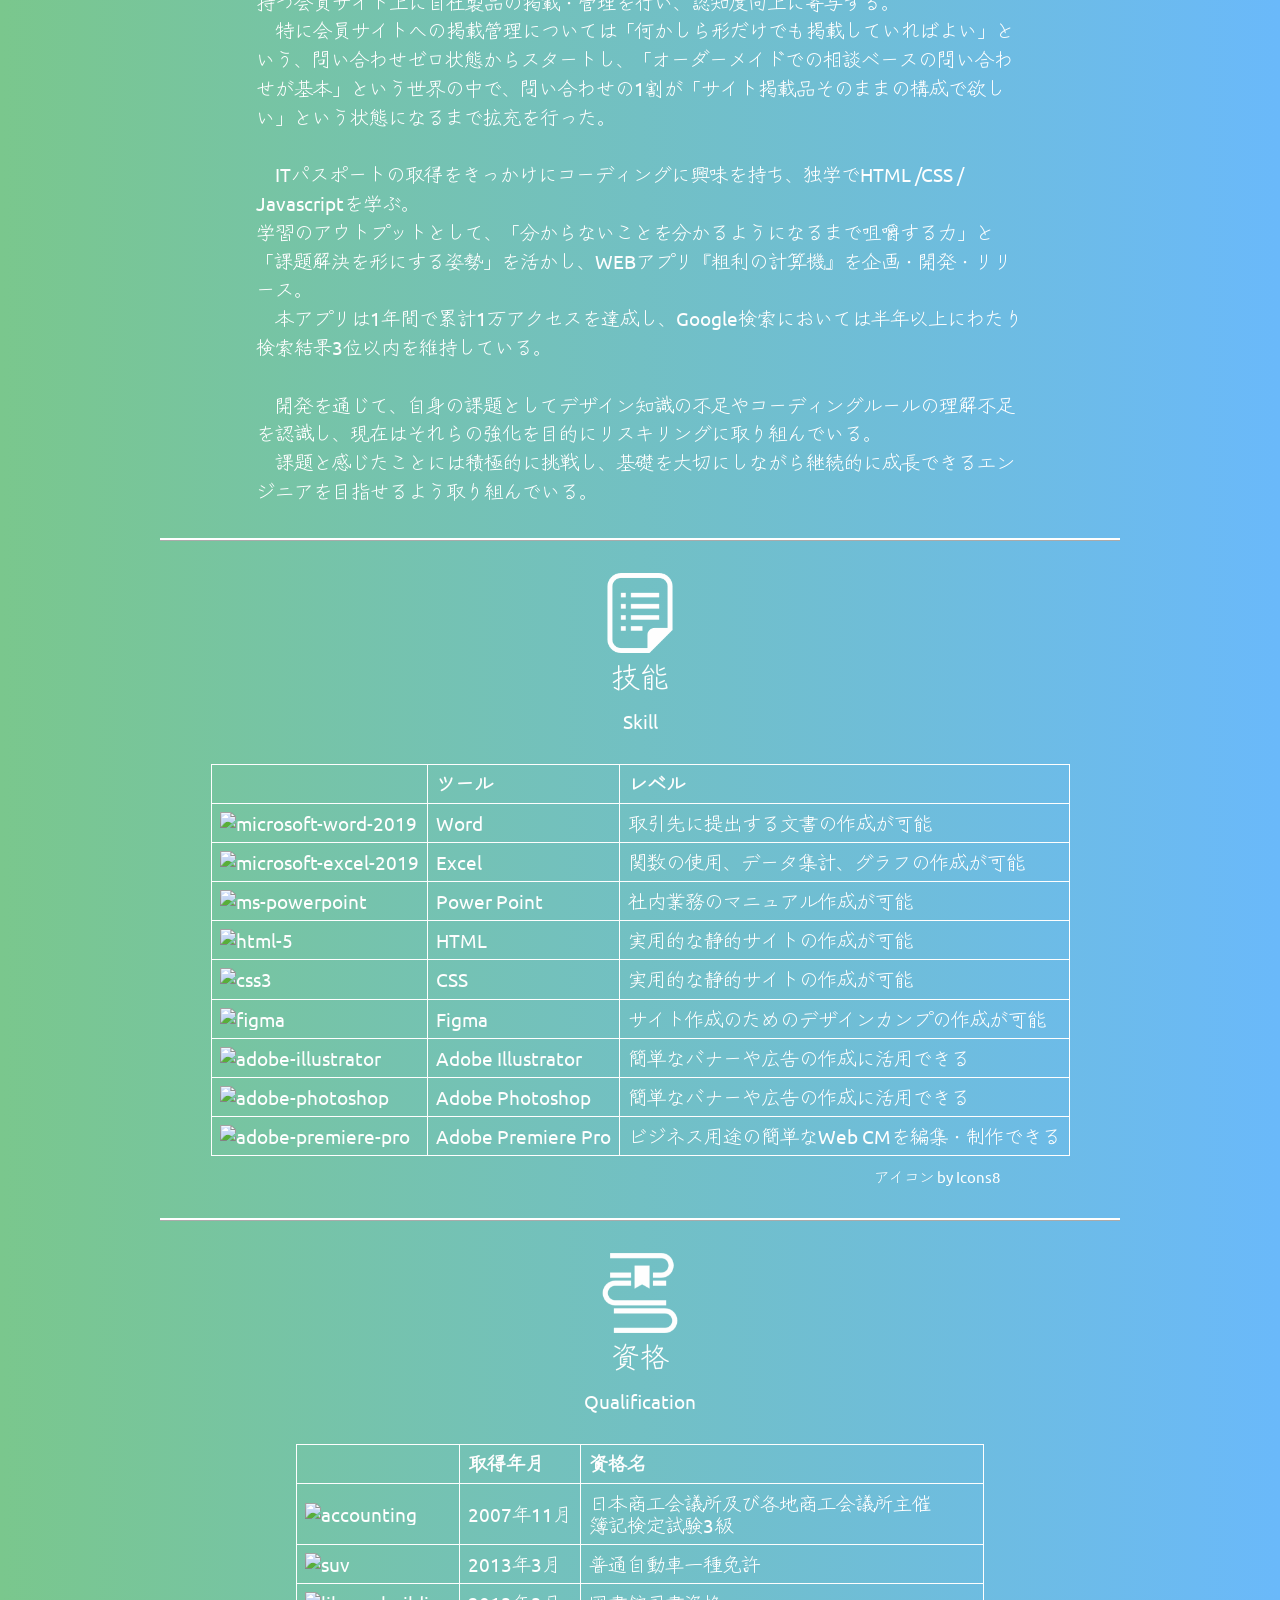
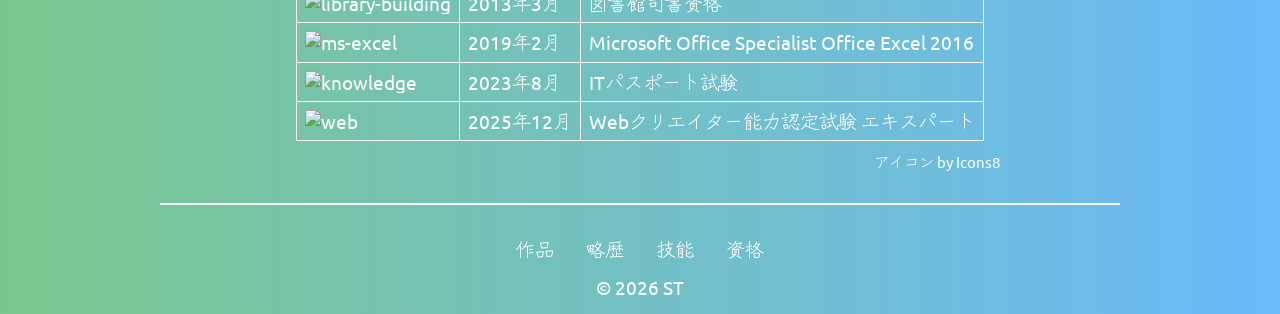
==== commit 92e3ece0: "Add new portfolio ,todolistJs" ====
--- a/index.html
+++ b/index.html
@@ -175,8 +175,21 @@
               <a href="./img/esoraComp.jpg" target="_blank" rel="noopener noreferrer">デザインカンプ</a>
             </div>
           </div>
+
+          <div class="galleryWrap">
+            <a href="./img/todolistJs.png" target="_blank" rel="noopener noreferrer" data-lightbox="site4" data-title="とどりすと<br>
+              javascriptの学習として制作しました。<br>
+              実装にあたって基本機能の学習を優先し、4/24現在はレスポンシブ未対応のため、今後さらに更新予定です。<br>
+              今後の課題として、リスト追加後に編集できる機能に取り組み予定です。">
+              <img src="./img/todolistJs.png" alt="とどりすと" target="_blank" rel="noopener noreferrer">
+            </a>
+            <h4 class="uppercase">とどりすと</h4>
+            <a href="https://tabi425.github.io/todolist_js/" target="_blank" rel="noopener noreferrer"
+              class="button">サイト</a>
+            <a href="./img/todolistJsComp.png" target="_blank" rel="noopener noreferrer" class="button">デザインカンプ</a>
+          </div>
+
         </div>
-        <!-- デザインカンプやコンセプトコメント等を入れる -->
       </div>
 
 
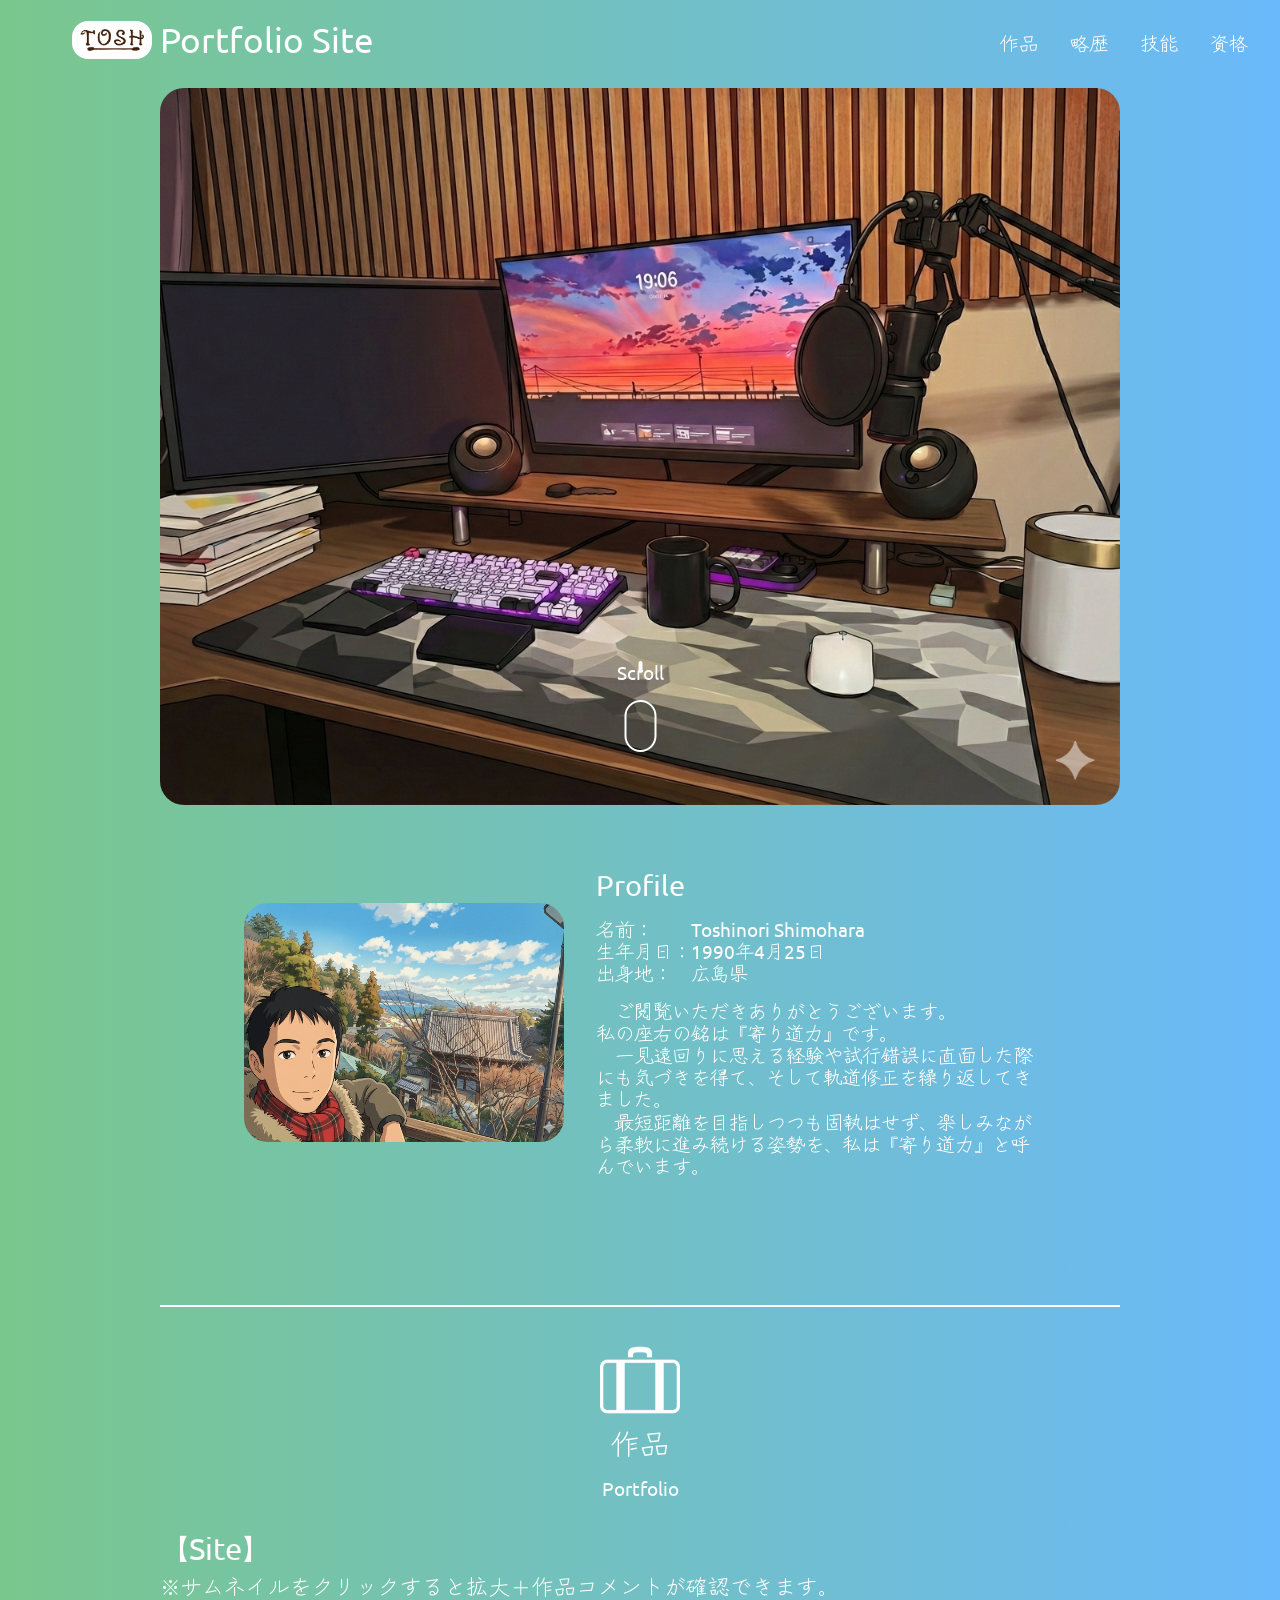
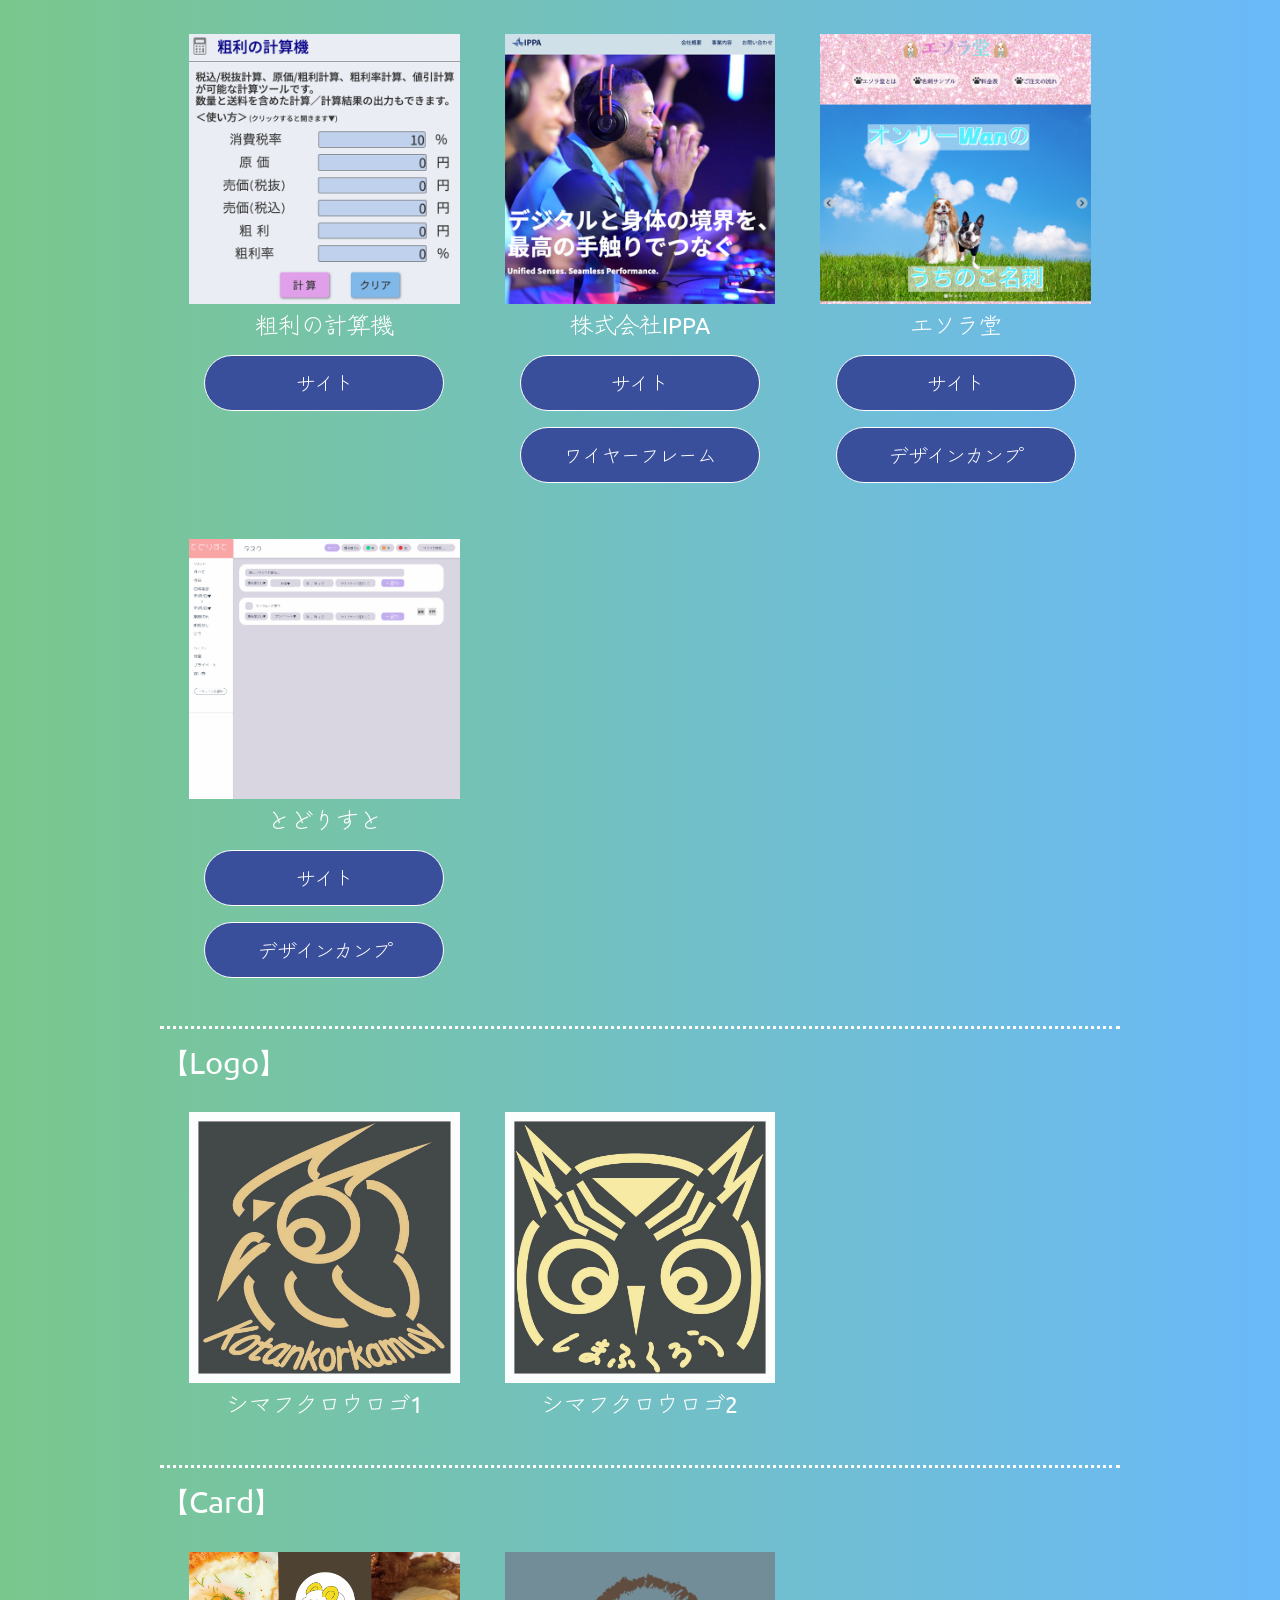
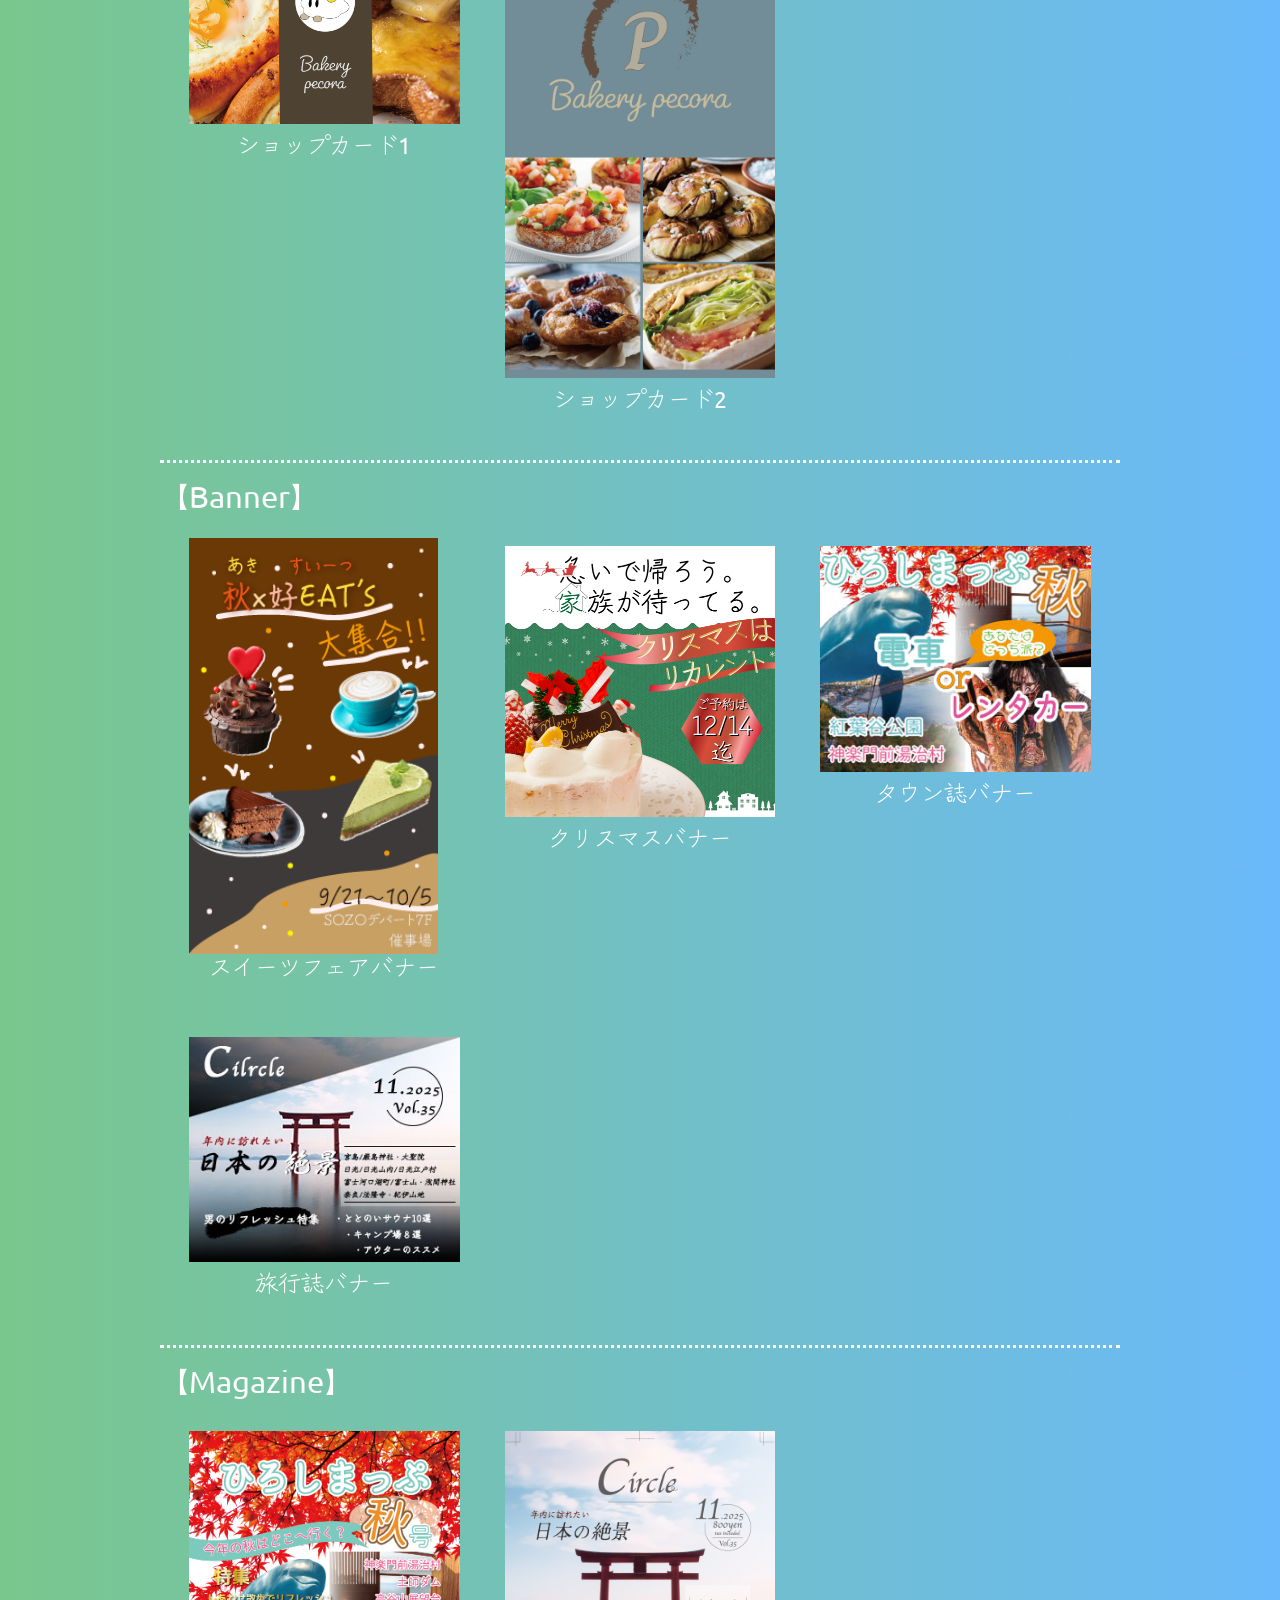
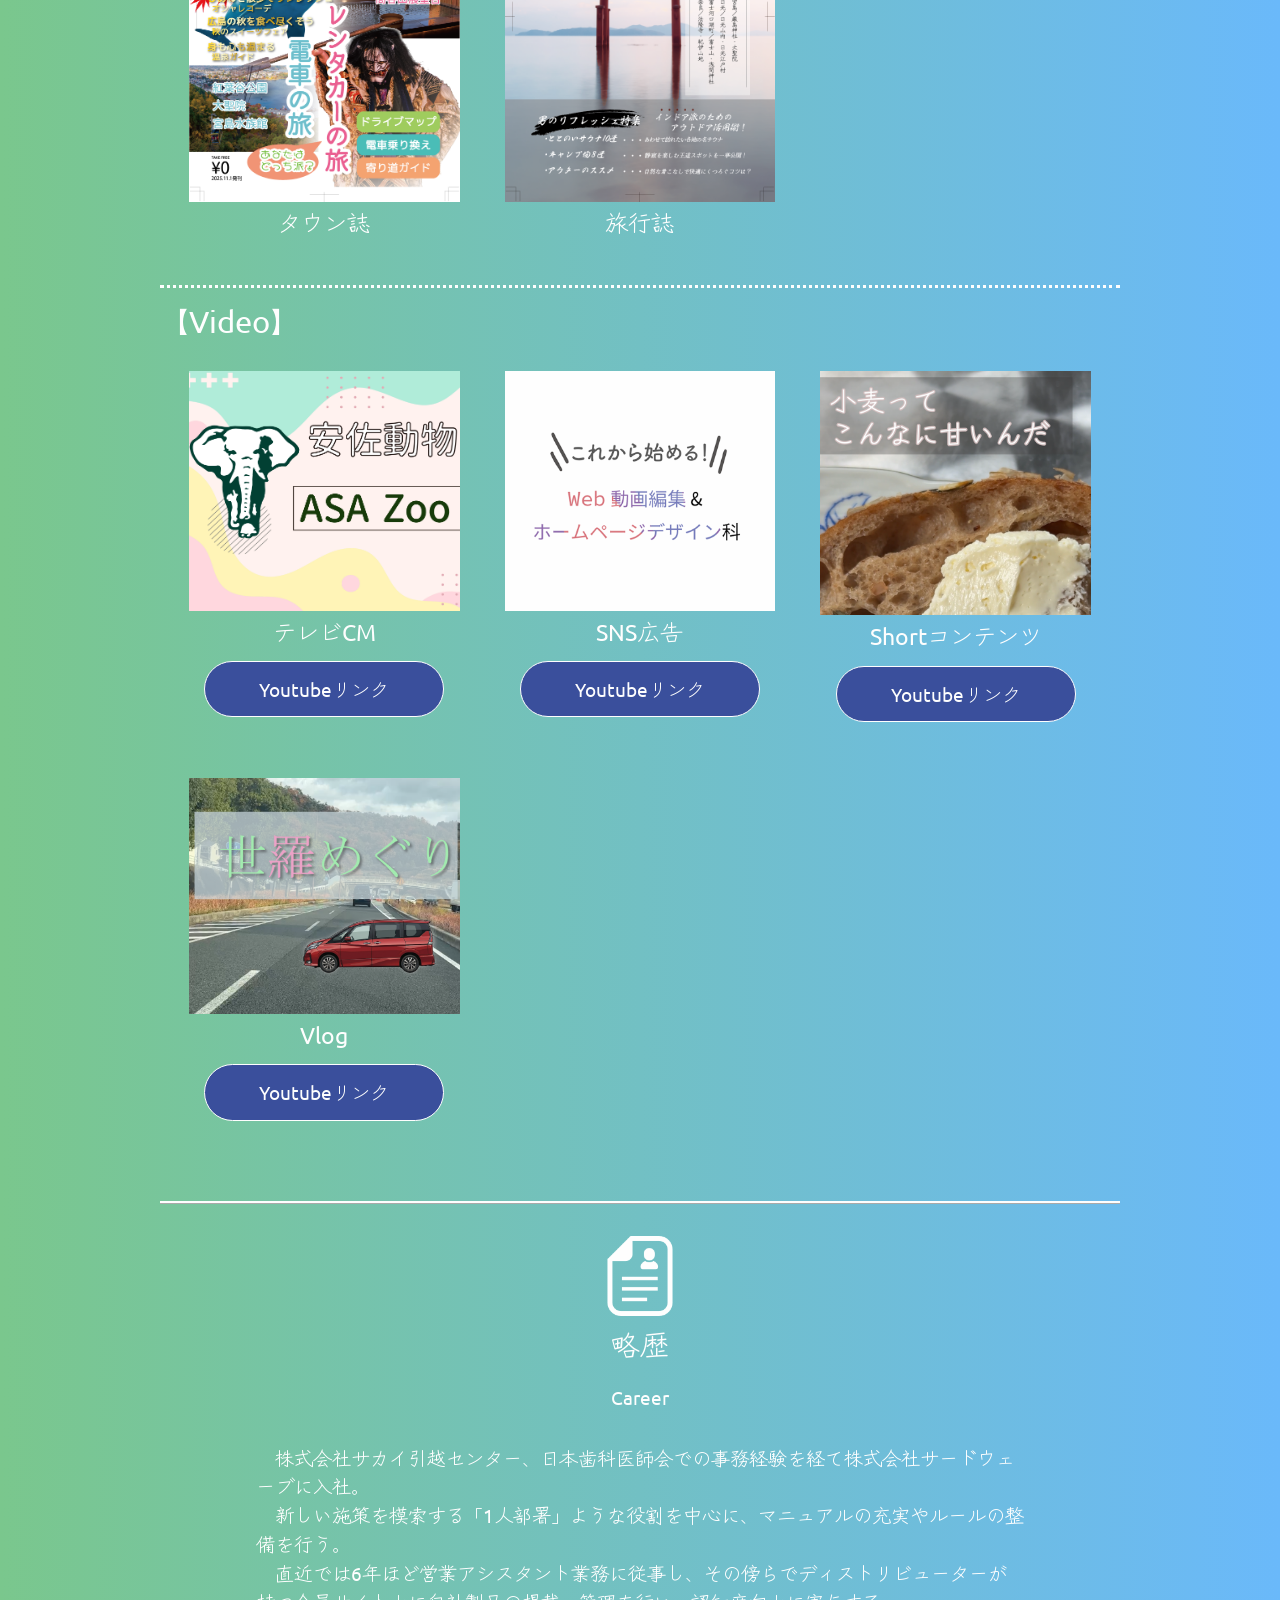
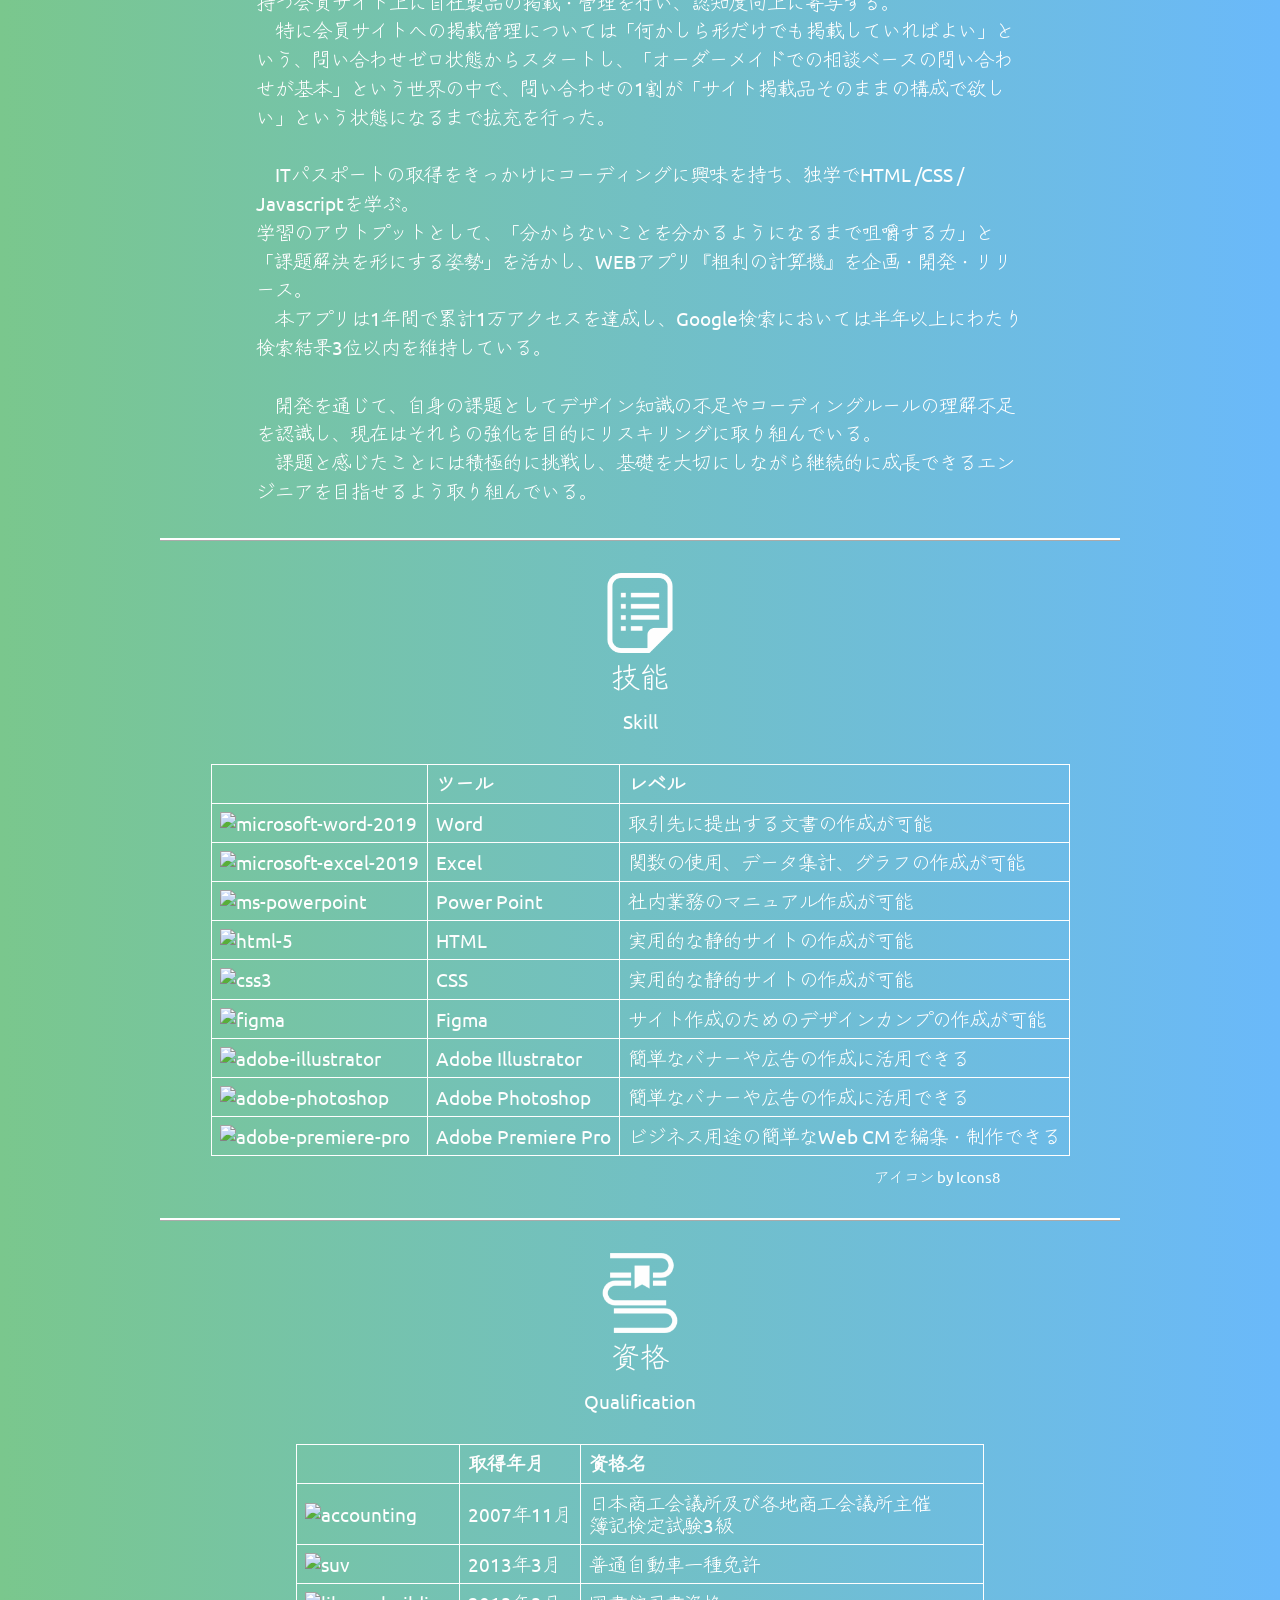
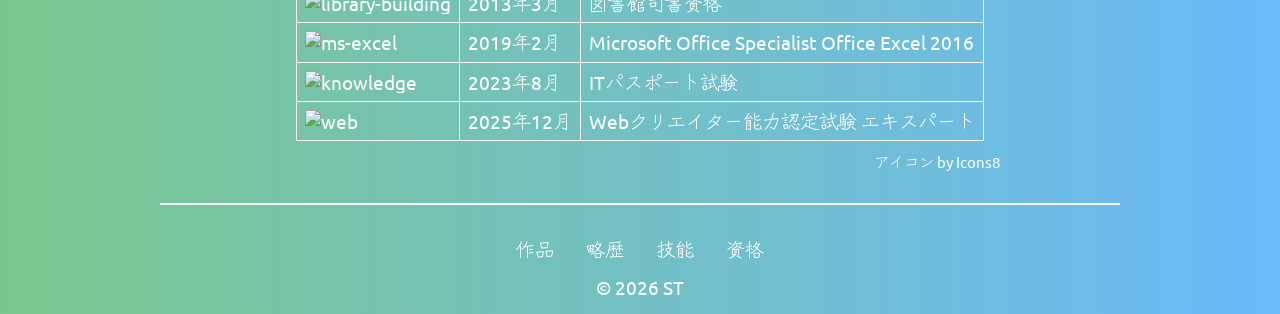
==== commit a7eade3a: "Updeate todolist_js data-title" ====
--- a/index.html
+++ b/index.html
@@ -132,7 +132,9 @@
       </div>
 
       <div class="gallery">
-        <h3 class="capitalize">&#12304;site&#12305;<br><span>※webサイト作品については、作品名をクリックするとサイトページに偏移します</span></h3>
+        <h3 class="capitalize">&#12304;site&#12305;<br>
+          <span>※サムネイルをクリックすると拡大＋作品コメントが確認できます。</span>
+        </h3>
         <div class="galleryConainer site">
           <div class="galleryWrap">
             <a href="./img/arari.png" target="_blank" rel="noopener noreferrer" data-lightbox="site1" data-title="粗利の計算機<br>
@@ -179,8 +181,7 @@
           <div class="galleryWrap">
             <a href="./img/todolistJs.png" target="_blank" rel="noopener noreferrer" data-lightbox="site4" data-title="とどりすと<br>
               javascriptの学習として制作しました。<br>
-              実装にあたって基本機能の学習を優先し、4/24現在はレスポンシブ未対応のため、今後さらに更新予定です。<br>
-              今後の課題として、リスト追加後に編集できる機能に取り組み予定です。">
+              今後の課題として、スマートフォン版のレイアウト崩れ対応、リスト追加後に登録内容を編集できる機能に取り組み予定です。">
               <img src="./img/todolistJs.png" alt="とどりすと" target="_blank" rel="noopener noreferrer">
             </a>
             <h4 class="uppercase">とどりすと</h4>
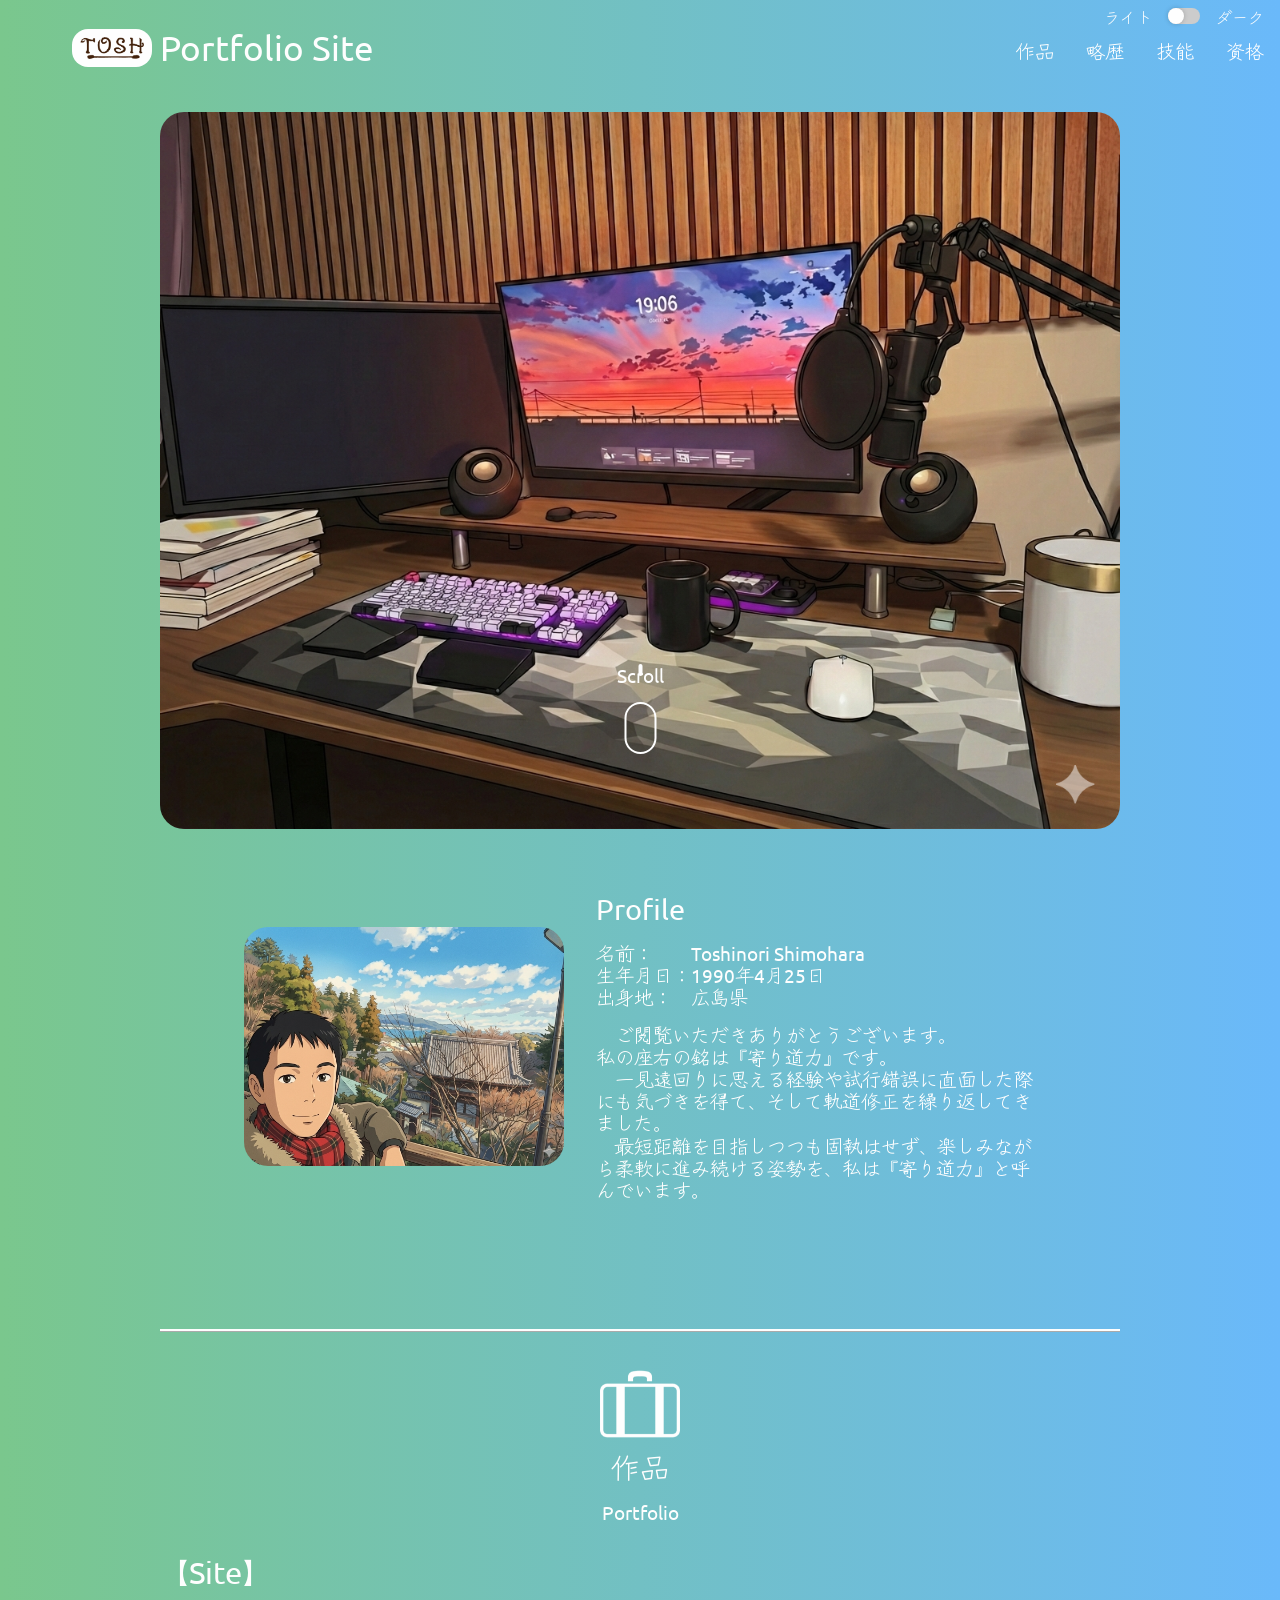
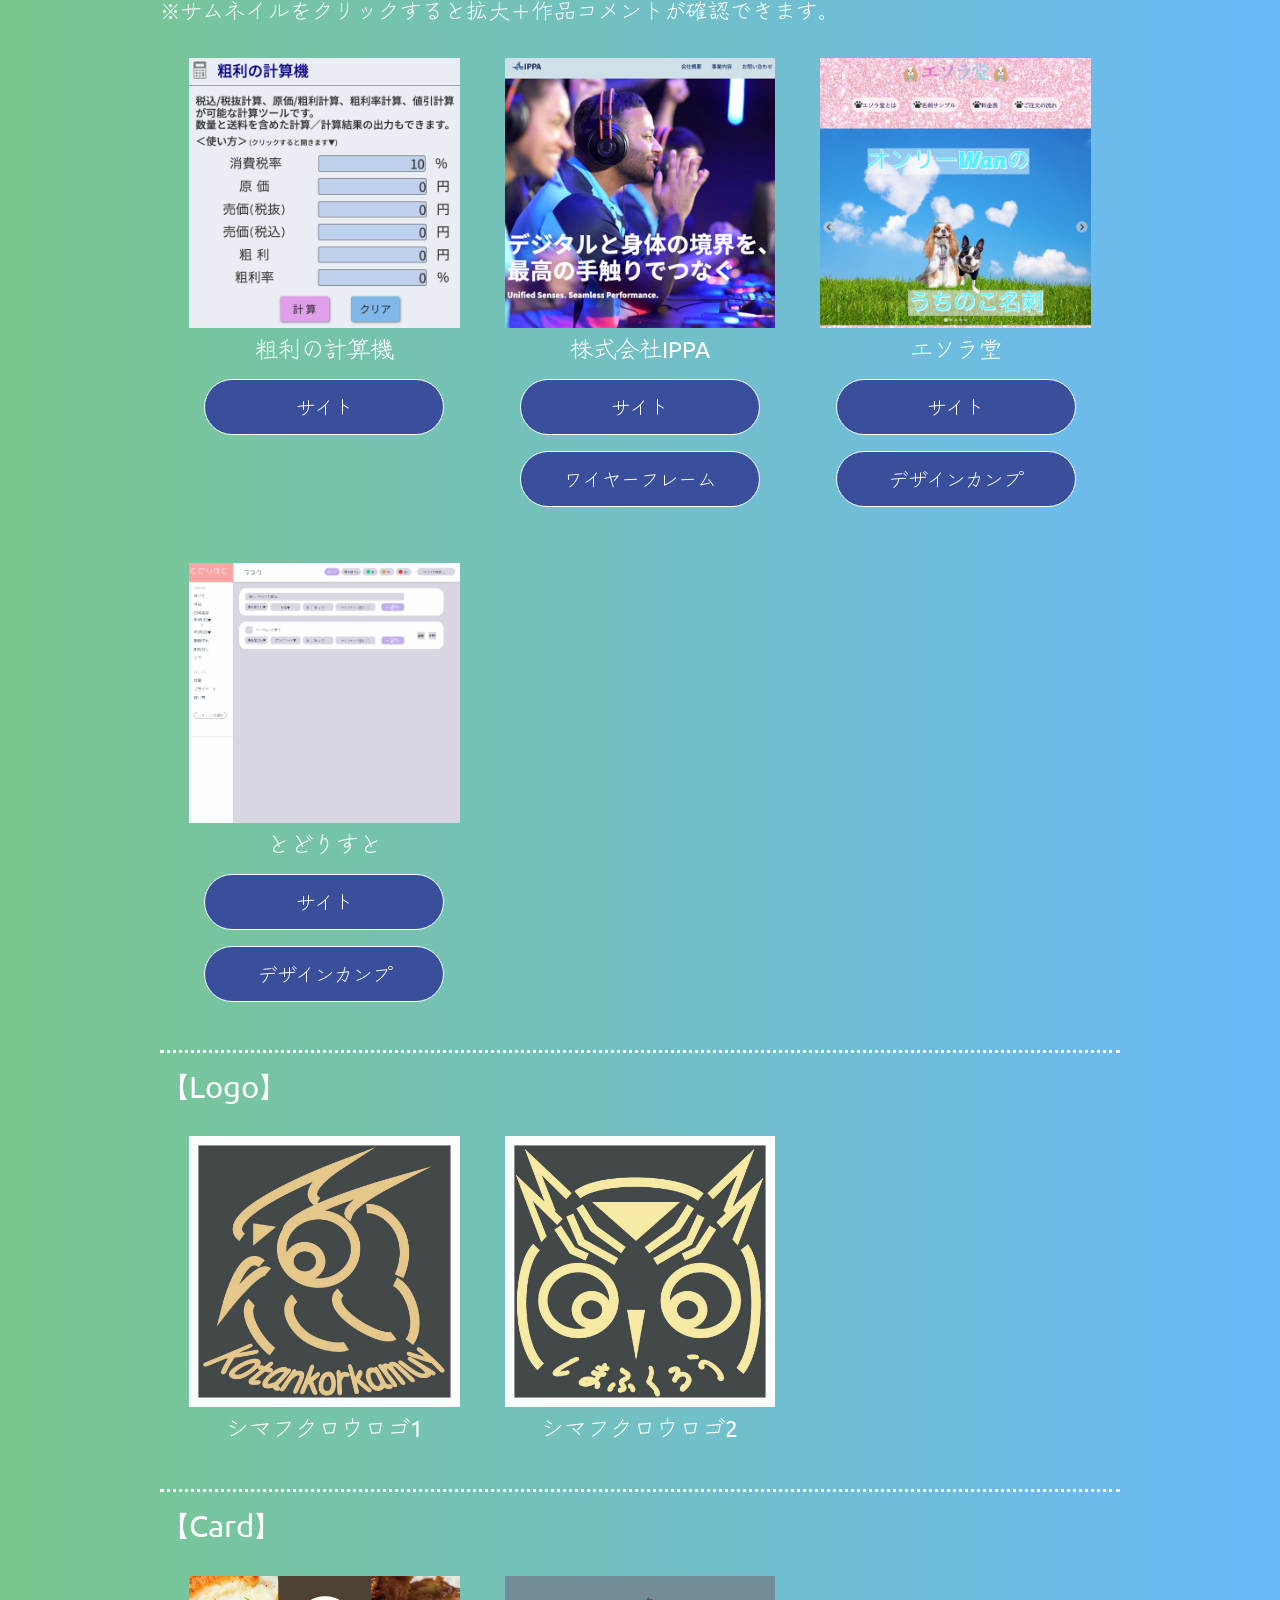
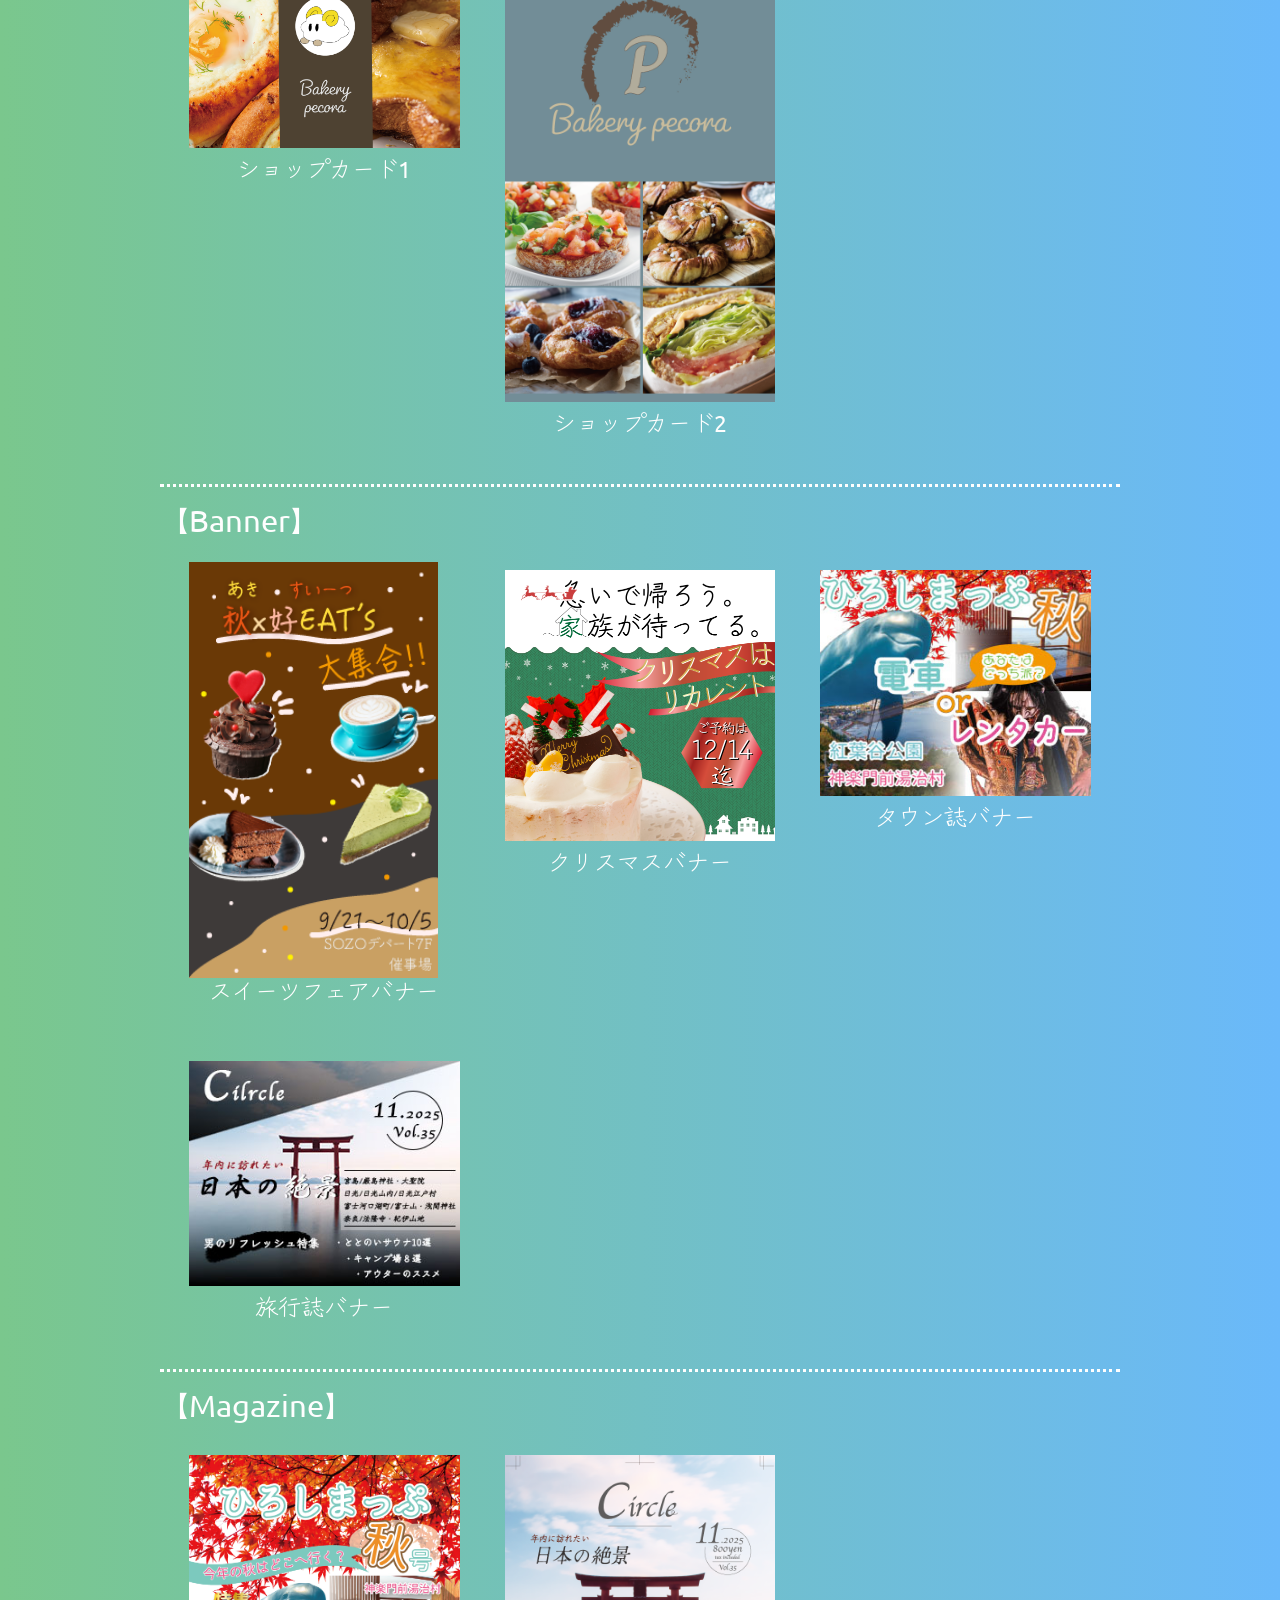
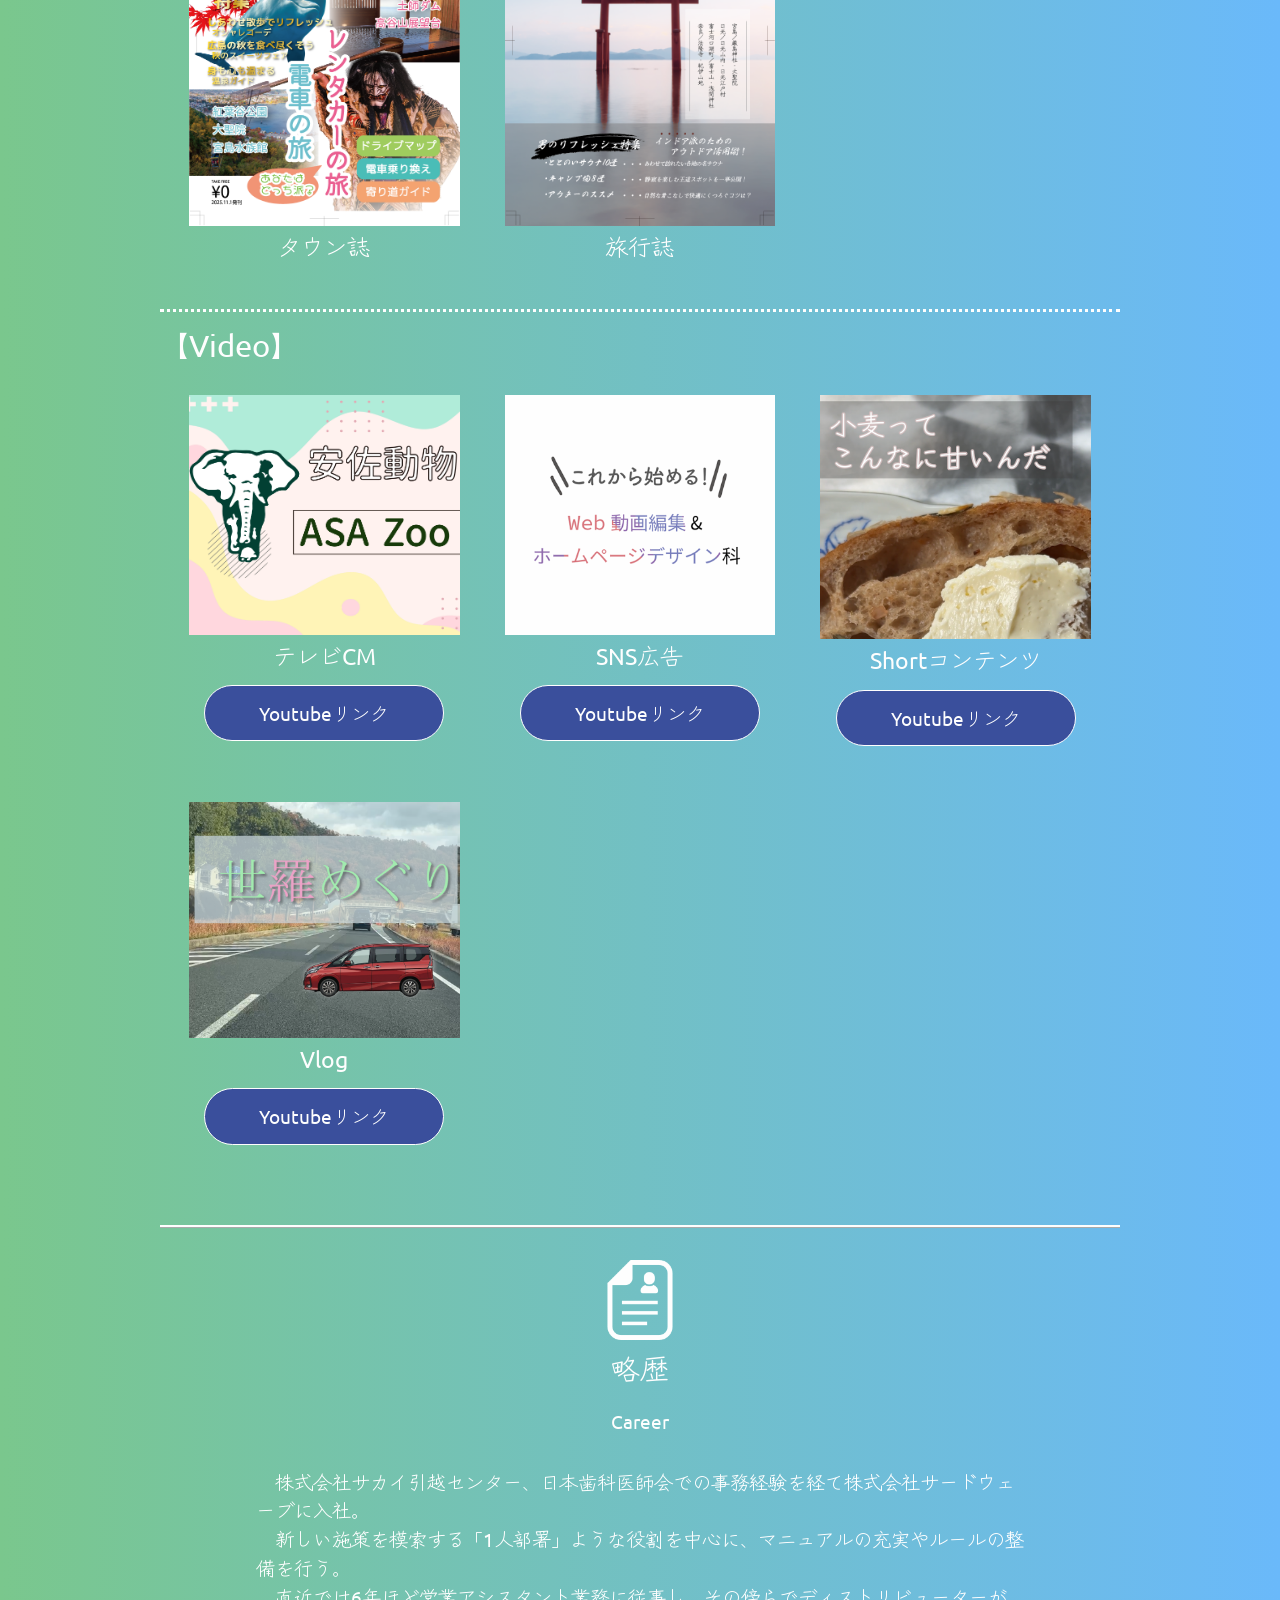
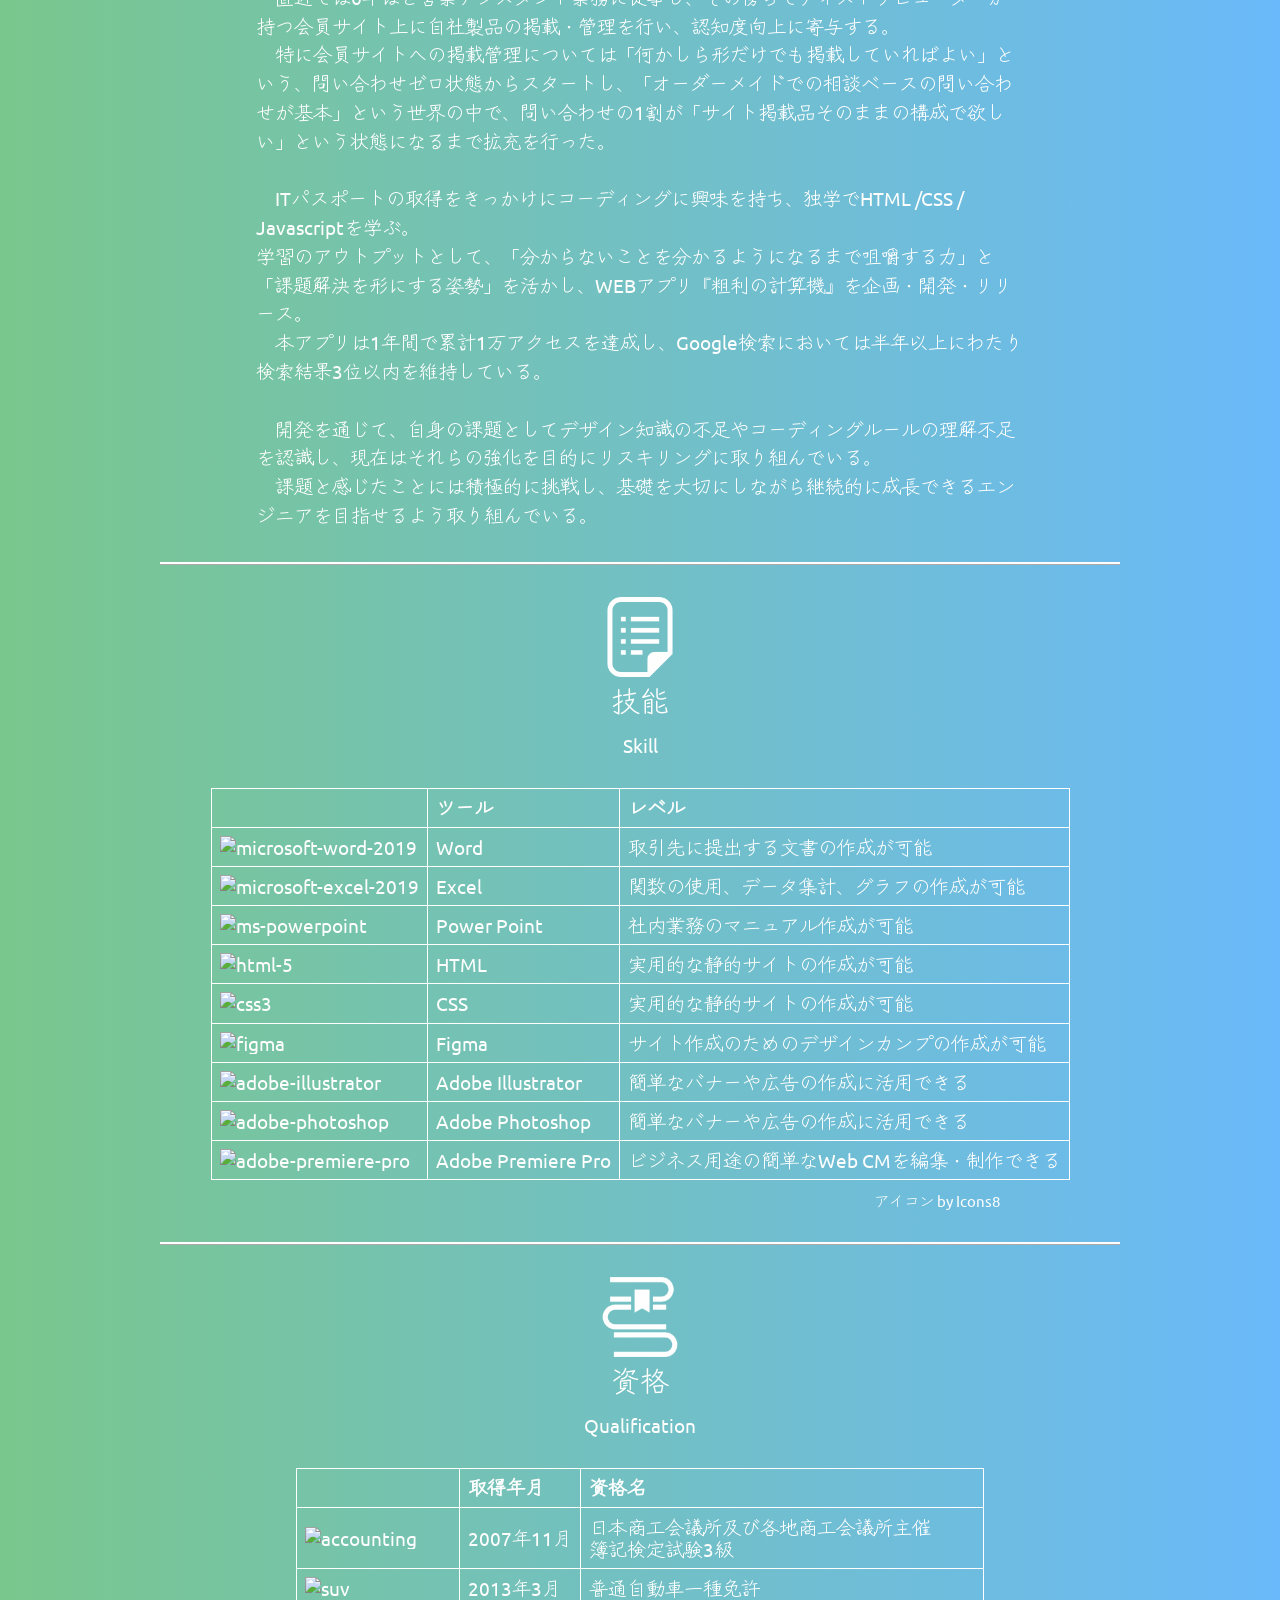
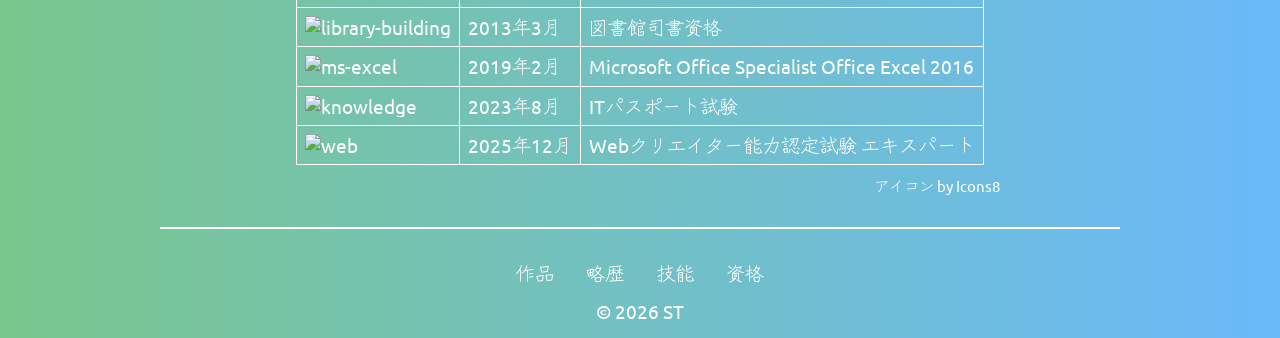
==== commit 39e5955f: "Update: Dark Mode,Correction:Hamburger menu" ====
--- a/index.html
+++ b/index.html
@@ -32,6 +32,14 @@
 </head>
 
 <body>
+  <!-- ダークモード読み込み -->
+  <script>
+    if (localStorage.getItem('isDark') === 'true') {
+      document.body.classList.add('isDark');
+    }
+  </script>
+
+  <title>Portfolio Site</title>
   <header>
     <div class="navSection">
       <div class="logoArea">
@@ -44,6 +52,7 @@
       </div>
     </div>
   </header>
+
 
   <div id="menu">
     <nav>
@@ -64,14 +73,24 @@
         </ul>
       </div>
     </nav>
-
-    <div class="toggleBtn">
-      <span></span>
-      <span></span>
-      <span></span>
-    </div>
-
-    <div id="mask"></div>
+  </div>
+
+  <div class="mode">
+    <span>ライト</span>
+    <div class="toggle">
+      <input id="modeToggle" class="toggleInput" type='checkbox'>
+      <label for="modeToggle" class="toggleLabel">
+    </div>
+    <span>ダーク</span>
+  </div>
+
+  <div class="toggleBtn">
+    <span></span>
+    <span></span>
+    <span></span>
+  </div>
+
+  <div id="mask"></div>
   </div>
 
   <!-- MV -->
@@ -135,7 +154,7 @@
         <h3 class="capitalize">&#12304;site&#12305;<br>
           <span>※サムネイルをクリックすると拡大＋作品コメントが確認できます。</span>
         </h3>
-        <div class="galleryConainer site">
+        <div class="galleryContainer site">
           <div class="galleryWrap">
             <a href="./img/arari.png" target="_blank" rel="noopener noreferrer" data-lightbox="site1" data-title="粗利の計算機<br>
               コーディングに興味を持つきっかけとなったサイトです。<br>
@@ -198,7 +217,7 @@
       <div class="gallery">
         <h3 class="capitalize">&#12304;logo&#12305;</h3>
 
-        <div class="galleryConainer logo">
+        <div class="galleryContainer logo">
           <div class="galleryWrap">
             <a href="./img/owlLogo1.jpg" target="_blank" rel="noopener noreferrer" data-lightbox="logo1" data-title="シマフクロウロゴ1<br>
               日本野鳥の会「シマフクロウ ロゴマーク」デザインコンテスト応募作品です。<br>
@@ -235,7 +254,7 @@
       <div class="gallery">
         <h3 class="capitalize">&#12304;card&#12305;</h3>
 
-        <div class="galleryConainer card">
+        <div class="galleryContainer card">
           <div class="galleryWrap">
             <a href="./img/shopCard1a.webp" target="_blank" rel="noopener noreferrer" data-lightbox="card1" data-title="ショップカード1（表面）<br>
               架空のショップを基にショップカードを作成しました。<br>
@@ -280,7 +299,7 @@
       <div class="gallery">
         <h3 class="capitalize subtitle">&#12304;banner&#12305;</h3>
 
-        <div class="galleryConainer banner">
+        <div class="galleryContainer banner">
           <div class="galleryWrap">
             <a href="./img/sweetsBanner1.webp" target="_blank" rel="noopener noreferrer" data-lightbox="banner1"
               data-title="スイーツフェアバナー<br>同じテーマで5種類のバナーを作成しました。<br>
@@ -360,7 +379,7 @@
       <div class="gallery">
         <h3 class="capitalize">&#12304;magazine&#12305;</h3>
 
-        <div class="galleryConainer magazine">
+        <div class="galleryContainer magazine">
           <div class="galleryWrap">
             <a href="./img/town.webp" target="_blank" rel="noopener noreferrer" data-lightbox="gallery13" data-title="タウン誌<br>
               広島の架空のタウン誌として雑誌の表紙を作成ました。<br>
@@ -397,7 +416,7 @@
       <div class="gallery">
         <h3 class="capitalize">&#12304;video&#12305;</h3>
 
-        <div class="galleryConainer video">
+        <div class="galleryContainer video">
           <div class="galleryWrap">
             <a href="./img/tvcm.png" target="_blank" rel="noopener noreferrer" data-lightbox="gallery15" data-title="テレビCM<br>
               広島にある安佐動物園をモチーフに、架空のCMを作成しました。<br>
--- a/css/style.css
+++ b/css/style.css
@@ -1,4 +1,23 @@
 @charset "utf-8";
+
+:root {
+    --header-h: 80px;
+
+    --black: #333;
+    --white: #fefefe;
+    --submitWhite: #e4e4e4;
+    --lightGreen: #7ac78d;
+    --lightBlue: #6ab9fa;
+    --whiteGray: #ccc;
+    --blue: #3a4f9c;
+    --skyBlue: #bbdaf7;
+
+    --gray: #6c757d;
+    --darkBlue: #070341;
+    --warmOrange: #f3cbae;
+    --orange: #dd9d6f;
+
+}
 
 /* 共通 */
 html {
@@ -18,8 +37,8 @@
     padding: 0;
     font-family: "Ubuntu", "Zen Kurenaido", sans-serif;
     font-size: 1.2em;
-    background: linear-gradient(to right, #7ac78d, #6ab9fa);
-    color: #fefefe;
+    background: linear-gradient(to right, var(--lightGreen), var(--lightBlue));
+    color: var(--white);
 }
 
 section {
@@ -30,7 +49,7 @@
 .topics {
     padding-bottom: 32px;
     margin: 0 auto 32px;
-    border-bottom: 3px ridge #fefefe;
+    border-bottom: 3px ridge var(--white);
 }
 
 .credit {
@@ -43,7 +62,7 @@
     font-size: 1.8em;
     display: flex;
     align-items: center;
-
+    padding-top: 32px;
 }
 
 .icon {
@@ -51,11 +70,7 @@
     border-radius: 16px;
     margin: 0 8px;
     padding: 8px;
-    background-color: #FEFEFE;
-}
-
-:root {
-    --header-h: 80px;
+    background-color: var(--white);
 }
 
 .navSection {
@@ -63,14 +78,14 @@
     justify-content: space-between;
     align-items: center;
     width: 100%;
-    padding: 24px 5%;
+    padding: 32px 5% 80px;
     height: var(--header-h);
     position: fixed;
     top: 0;
     left: 50%;
     transform: translateX(-50%);
     z-index: 100;
-    background: linear-gradient(to right, #7ac78d, #6ab9fa);
+    background: linear-gradient(to right, var(--lightGreen), var(--lightBlue));
 }
 
 h1 {
@@ -79,15 +94,78 @@
 
 .logoArea {
     vertical-align: middle;
+}
+
+/* カラーモードドグル */
+.mode {
+    z-index: 1000;
+    display: flex;
+    gap: 16px;
+    position: fixed;
+    padding: 32px 0;
+    top: -24px;
+    right: 16px;
+    white-space: nowrap;
+    font-size: 16px;
+}
+
+.modeToggle {
+    position: relative;
+    width: 32px;
+    height: 32px;
+    margin: 16px;
+}
+
+.toggleInput {
+    position: absolute;
+    width: 12%;
+    height: 20%;
+    z-index: 3;
+    opacity: 0;
+    cursor: pointer;
+}
+
+.toggleLabel {
+    width: 32px;
+    height: 16px;
+    background: var(--whiteGray);
+    position: relative;
+    display: inline-block;
+    border-radius: 32px;
+    transition: 0.4s;
+    box-sizing: border-box;
+}
+
+.toggleLabel:after {
+    content: "";
+    position: absolute;
+    width: 16px;
+    height: 16px;
+    border-radius: 100%;
+    left: 0;
+    top: 0;
+    z-index: 2;
+    background: var(--white);
+    box-shadow: 0 0 5px rgba(0, 0, 0, 0.2);
+    transition: 0.4s;
+}
+
+.toggleInput:checked+.toggleLabel {
+    background-color: var(--warmOrange);
+}
+
+.toggleInput:checked+.toggleLabel:after {
+    left: 16px;
 }
 
 /* menu */
 #menu {
     z-index: 1000;
+    display: flex;
     position: fixed;
     padding: 32px 0;
-    top: 0;
-    right: 32px;
+    top: 8px;
+    right: 16px;
     white-space: nowrap;
 }
 
@@ -108,7 +186,7 @@
 /* mv */
 .mvArea {
     text-align: center;
-    margin: 88px auto 64px;
+    margin: 112px auto 64px;
     position: relative;
 }
 
@@ -123,7 +201,7 @@
     margin-inline: auto;
     width: fit-content;
     position: absolute;
-    top: 80%;
+    top: 77%;
     left: 50%;
     transform: translateX(-50%);
 }
@@ -131,7 +209,7 @@
 /* マウスホイール */
 .scroll::before {
     animation: 2s scroll infinite;
-    background: #fefefe;
+    background: var(--white);
     border-radius: 3px;
     content: "";
     height: 12px;
@@ -144,7 +222,7 @@
 
 /* マウス */
 .scroll::after {
-    border: 2px solid #fefefe;
+    border: 2px solid var(--white);
     border-radius: 16px;
     content: "";
     display: block;
@@ -214,7 +292,7 @@
 
 .gallery {
     margin-bottom: 16px;
-    border-bottom: 3px dotted #fefefe;
+    border-bottom: 3px dotted var(--white);
 }
 
 .gallery:last-child {
@@ -226,7 +304,7 @@
     font-size: 0.7em;
 }
 
-.galleryConainer {
+.galleryContainer {
     display: flex;
     flex-wrap: wrap;
     justify-content: space-between;
@@ -244,19 +322,19 @@
 
 .galleryWrap .button {
     display: block;
-    border: 1px solid #fefefe;
+    border: 1px solid var(--white);
     padding: 16px;
     border-radius: 32px;
     margin: 0 auto 16px;
     width: 240px;
     text-align: center;
-    background-color: #3a4f9c;
+    background-color: var(--blue);
 }
 
 /* ホバーした時に色を変える */
 .galleryWrap .button:hover {
-    color: #3a4f9c;
-    background-color: #bbdaf7;
+    color: var(--blue);
+    background-color: var(--skyBlue);
     padding: 16px;
     border-radius: 32px;
 }
@@ -317,7 +395,7 @@
 .content table tr,
 .content table th,
 .content table td {
-    border: solid 1px #fefefe;
+    border: solid 1px var(--white);
     vertical-align: middle;
     padding: 8px;
 }
@@ -337,10 +415,10 @@
     display: block;
     font-size: 1.2em;
     text-align: center;
-    color: #3a4f9c;
+    color: var(--blue);
     padding: 16px 0 32px;
     border-radius: 8px;
-    background-color: #fefefe;
+    background-color: var(--white);
 }
 
 .contactArea img {
@@ -352,9 +430,9 @@
 .contactBox {
     position: fixed;
     top: 80%;
-    right: 4%;
+    right: 16px;
     z-index: 1000;
-    box-shadow: 2px #333333;
+    box-shadow: 2px var(--black);
     opacity: 0;
     pointer-events: none;
     transition: opacity 0.3s;
@@ -370,7 +448,7 @@
     font-weight: bold;
     text-align: center;
     white-space: nowrap;
-    color: #3a4f9c;
+    color: var(--blue);
     min-width: 128px;
     text-wrap: wrap;
 }
@@ -383,7 +461,7 @@
     align-items: center;
     justify-content: center;
     padding: 80px;
-    background-color: #FEFEFE;
+    background-color: var(--white);
     border-radius: 60%;
     text-decoration: none;
     color: inherit;
@@ -413,11 +491,11 @@
     gap: 32px;
 }
 
-/* コンタクト下層ページ */
+/* 下層ページ（お問い合わせ） */
 #formWrap {
     max-width: 960px;
     margin: 128px auto 64px;
-    color: #fefefe;
+    color: var(--white);
     line-height: 120%;
     font-size: 90%;
     margin-bottom: 8px;
@@ -431,18 +509,18 @@
     width: 100%;
     margin-bottom: 8px;
     border-collapse: collapse;
-    color: #333;
+    color: var(--black);
 }
 
 input {
-    color: #333;
+    color: var(--black);
 }
 
 table.formTable td,
 table.formTable th {
-    border: 1px solid #ccc;
+    border: 1px solid var(--whiteGray);
     padding: 12px;
-    background: #fefefe;
+    background: var(--white);
 }
 
 table.formTable th {
@@ -459,25 +537,69 @@
 input,
 textarea,
 select {
-    border: 1px solid #333;
-    background-color: #fff;
+    border: 1px solid var(--black);
+    background-color: var(--white);
     padding: 4px 6px;
     font-size: inherit;
 }
 
 input[type="submit"],
 input[type="reset"] {
-    border: 1px solid #333;
-    background-color: #f2f2f2;
+    border: 1px solid var(--black);
+    background-color: var(--white);
     padding: 8px 16px;
     cursor: pointer;
 }
 
 input[type="submit"]:hover,
 input[type="reset"]:hover {
-    background-color: #e0e0e0;
+    background-color: var(--submitWhite);
 }
 
 .caution {
     margin-bottom: 32px;
+}
+
+/* ダークモード */
+/* ダークモード用の背景*/
+body::before {
+    content: "";
+    position: fixed;
+    inset: 0;
+    background: linear-gradient(to right, var(--gray), var(--darkBlue));
+    opacity: 0;
+    transition: opacity 0.8s ease;
+    z-index: -1;
+}
+
+/* ダークモード用の背景（ヘッダー）*/
+.navSection::before {
+    content: "";
+    position: absolute;
+    inset: 0;
+    background: linear-gradient(to right, var(--gray), var(--darkBlue));
+    opacity: 0;
+    transition: opacity 0.8s ease;
+    z-index: -1;
+}
+
+/* isDarkがついたら透明化を解除 */
+body.isDark::before,
+body.isDark .navSection::before {
+    opacity: 1;
+}
+
+/* bodyがダークモードになった時の、一部の要素の色を変更*/
+body.isDark .galleryWrap .button {
+    background-color: var(--orange);
+}
+
+body.isDark .galleryWrap .button:hover {
+    color: var(--darkBlue);
+    background-color: var(--warmOrange);
+}
+
+body.isDark .gallery:last-child {
+    margin-bottom: 0;
+    border-bottom: none;
 }
--- a/css/responsive.css
+++ b/css/responsive.css
@@ -12,14 +12,30 @@
     }
 
     /* ヘッダー */
-    .navSection {
-        display: block;
-    }
-
     h1 {
         align-items: center;
     }
 
+    /* カラーモード */
+    .mode {
+        z-index: 1000;
+        display: flex;
+        gap: 16px;
+        position: fixed;
+        padding: 32px 0;
+        top: -24px;
+        right: 6px;
+        white-space: nowrap;
+        font-size: 16px;
+    }
+
+    .modeToggle {
+        position: relative;
+        width: 32px;
+        height: 32px;
+        margin: 16px;
+    }
+
     /* ハンバーガーメニュー */
     #menu .inner ul {
         display: block;
@@ -28,19 +44,20 @@
     nav {
         display: block;
         position: fixed;
-        background-color: #fefefe;
+        background-color: var(--white);
         width: 240px;
         top: -240px;
         left: 0;
         bottom: 0;
         transition: all 0.5s;
-        z-index: 1000;
         opacity: 0;
+        pointer-events: none;
     }
 
     .open nav {
         top: 0;
         opacity: 1;
+        pointer-events: auto;
     }
 
     nav .inner {
@@ -55,7 +72,7 @@
 
     nav .inner ul li {
         margin: 0;
-        border-bottom: 1px solid #333;
+        border-bottom: 1px solid var(--black);
     }
 
     nav .inner ul li a {
@@ -90,14 +107,14 @@
     }
 
     nav .inner ul li:hover {
-        background: #e4e4e4;
+        background: var(--submitWhite);
     }
 
     .toggleBtn {
         display: block;
         position: fixed;
         top: 32px;
-        right: 32px;
+        right: 8px;
         width: 32px;
         height: 32px;
         z-index: 1000;
@@ -110,7 +127,7 @@
         left: 0;
         width: 32px;
         height: 2px;
-        background-color: #fefefe;
+        background-color: var(--white);
         transition: all 0.5s;
         border-radius: 4px;
     }
@@ -128,7 +145,7 @@
     }
 
     .open .toggleBtn span {
-        background-color: #fefefe;
+        background-color: var(--white);
     }
 
     .open .toggleBtn span:nth-child(1) {
@@ -151,7 +168,7 @@
         width: 48px;
         height: 48px;
         border-radius: 50%;
-        border: 2px solid #fefefe;
+        border: 2px solid var(--white);
         transform: translate(-50%, -50%) rotate(0deg);
         opacity: 0;
     }
@@ -190,15 +207,15 @@
         }
     }
 
-
     #mask {
         display: none;
         transition: all 0.5s;
+        z-index: 0;
     }
 
     .open #mask {
         display: block;
-        background: #333;
+        background: var(--black);
         width: 100%;
         height: 100%;
         top: 0;
@@ -210,7 +227,6 @@
     }
 
     /* mv */
-
     .mvArea img {
         height: 80vh;
         object-fit: cover;
@@ -259,7 +275,6 @@
         margin-bottom: 24px;
     }
 
-
     .galleryWrap {
         width: 100%;
         align-items: center;
@@ -308,7 +323,6 @@
         display: none;
     }
 
-
     /* コンタクト */
     #formWrap {
         width: 95%;
@@ -329,7 +343,6 @@
     #formWrap .caution {
         text-align: left;
     }
-
 
     form input[type="text"],
     form textarea {
@@ -346,4 +359,6 @@
         width: 80%;
         height: 44px;
     }
-}+}
+
+/* ダークモード */
